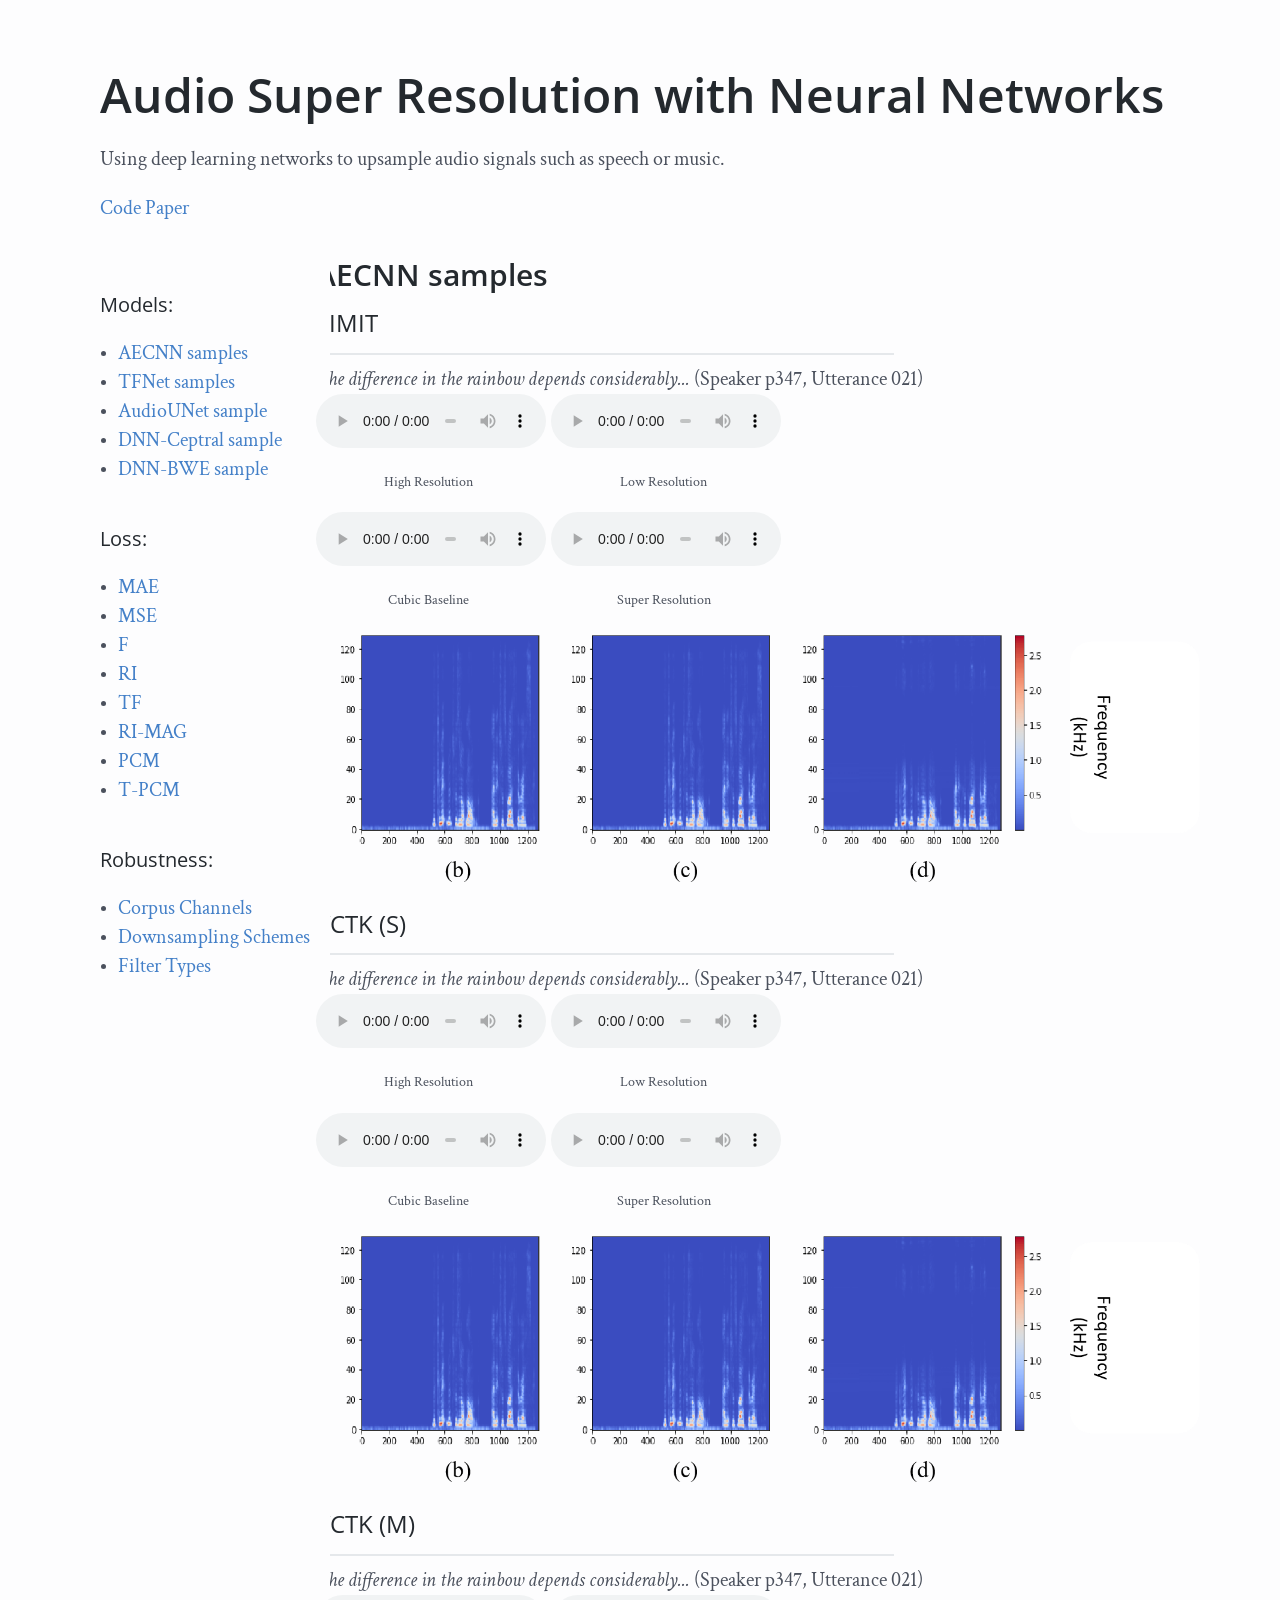
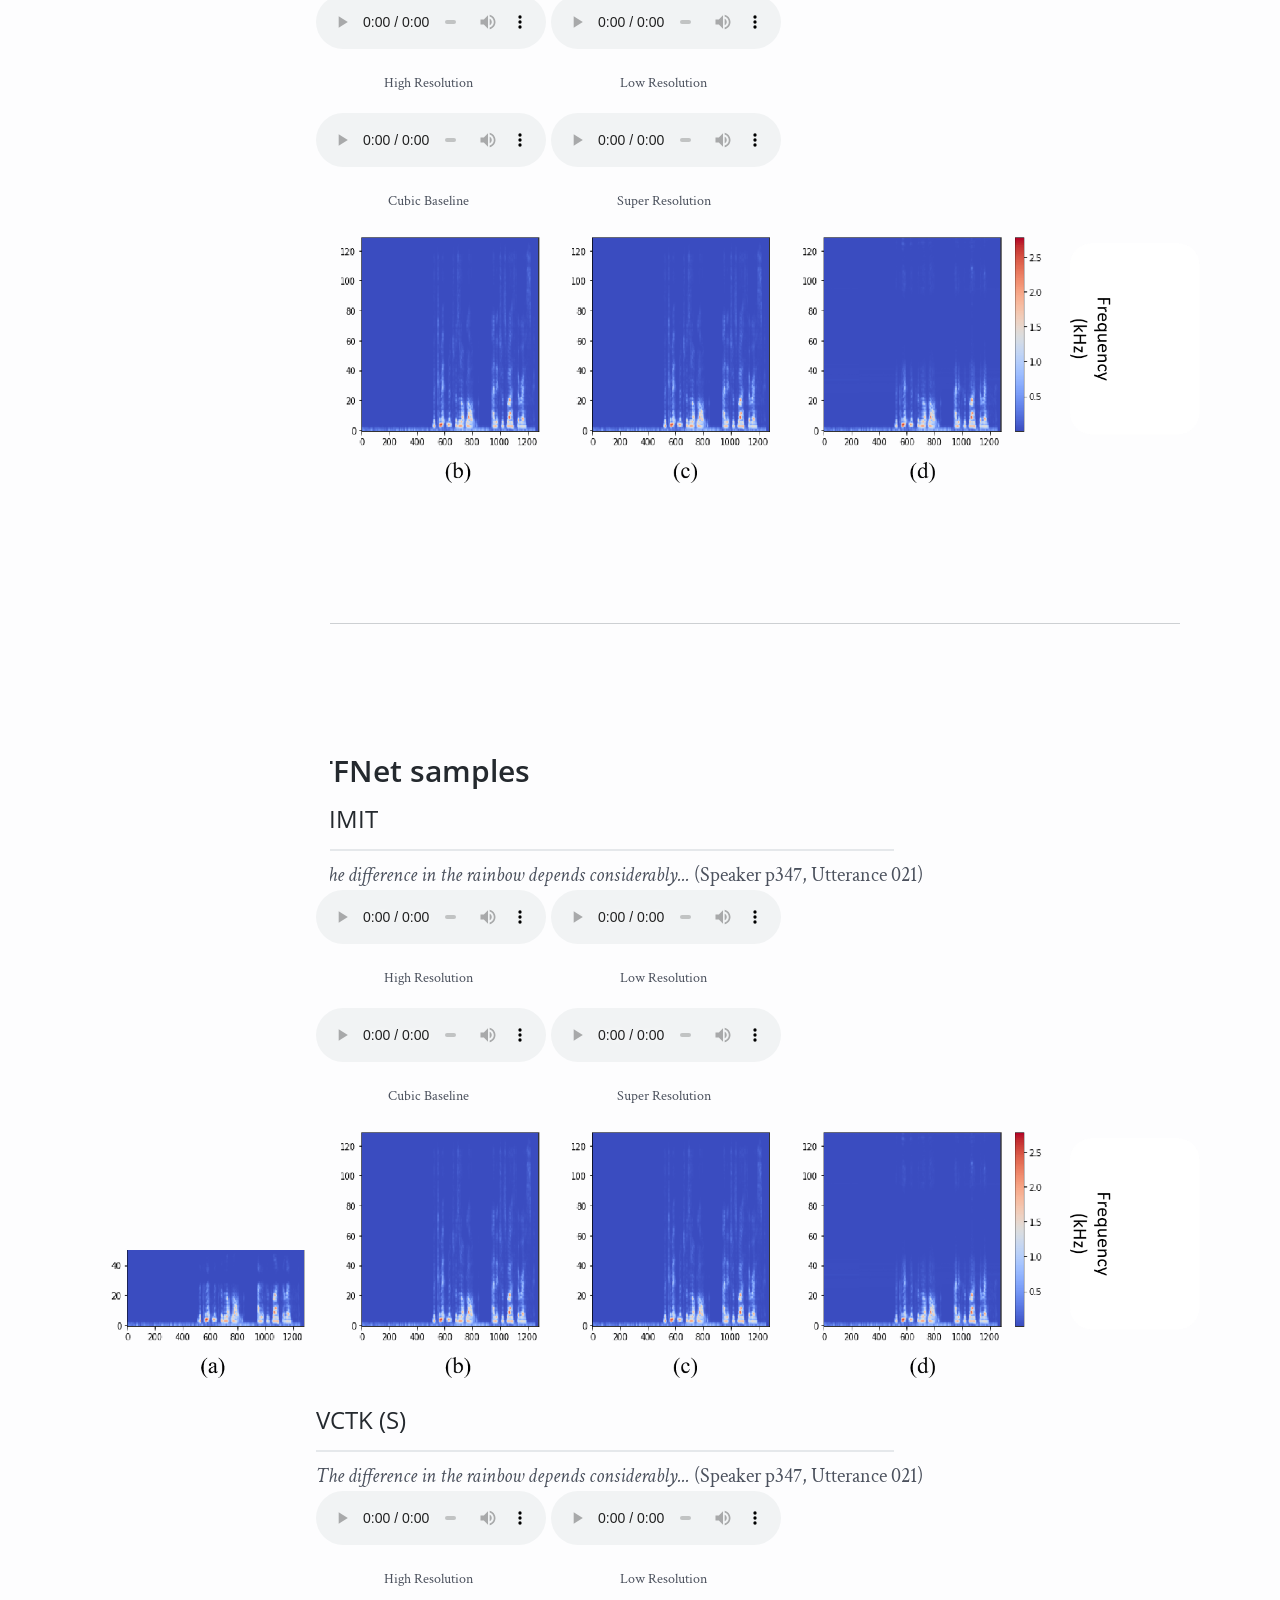
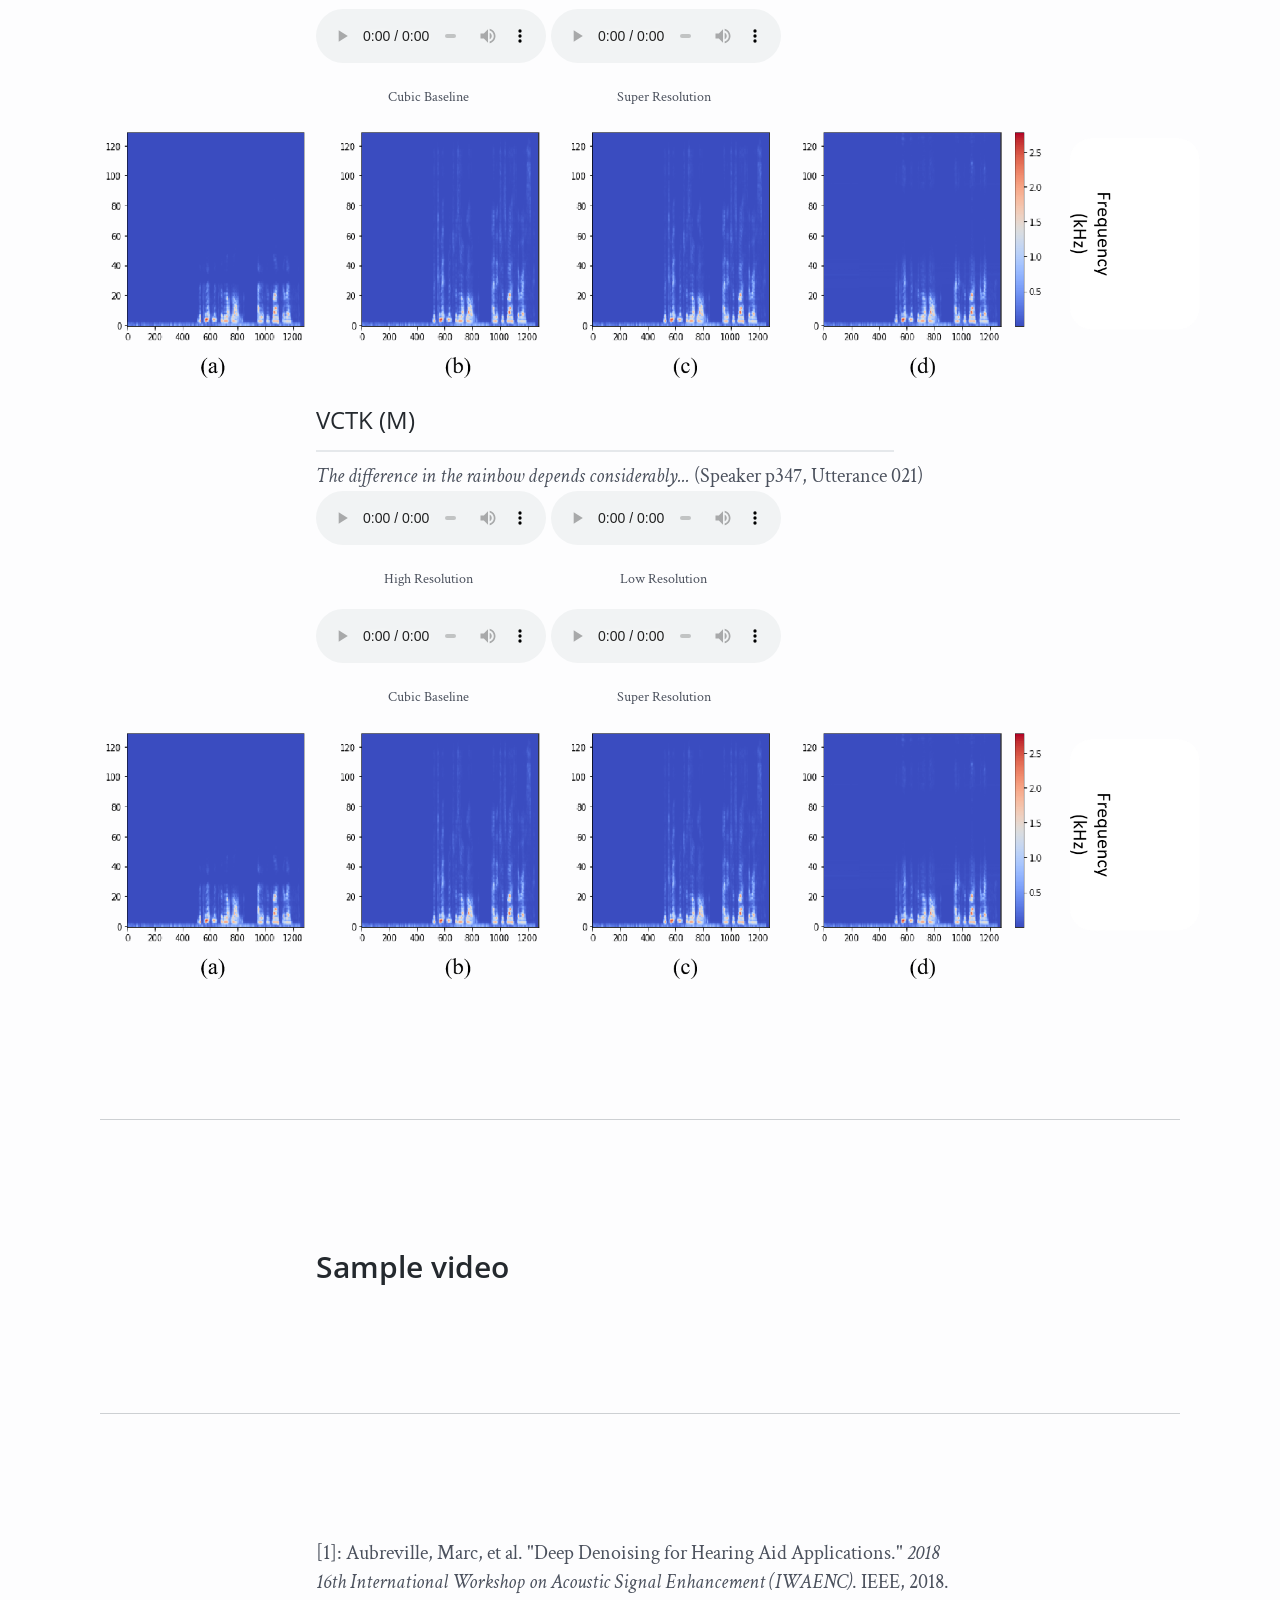
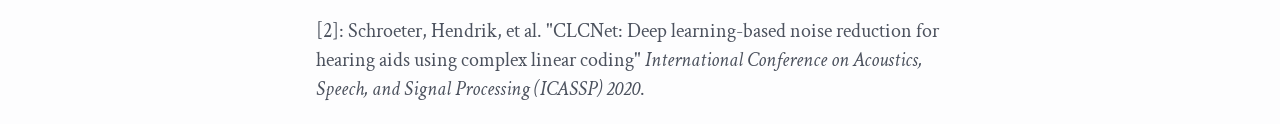
==== SR-display.github.io/index.html @ 7fb0a6fd "Add files via upload" ====
<!DOCTYPE html>
<html lang="en">

<head>
    <title>SR - Audio Samples</title>

    <link href="https://fonts.googleapis.com/css?family=Crimson+Text:400,400i" rel="stylesheet">
    <link href="https://fonts.googleapis.com/css?family=Open+Sans:400,600" rel="stylesheet">
    <link rel="stylesheet" type="text/css" href="index.css">

    <meta charset="utf-8">
    <meta name="viewport" content="width=device-width, initial-scale=1.0">
</head>


<nav>
    <h4>Models:</h4>
        <p>
        <ul class='toc'>
            <li><a href='#AECNN'>AECNN samples</a></li>
            <li><a href='#TFNet'>TFNet samples</a></li>
            <li><a href='#AudioUNet'>AudioUNet sample</a></li>
            <li><a href='#DNN-Ceptral'>DNN-Ceptral sample</a></li>
            <li><a href='#DNN-BWE'>DNN-BWE sample</a></li>
        </ul>
        </p>
    <h4>Loss:</h4>
        <p>
        <ul class='toc'>
            <li><a href='#MAE'>MAE</a></li>
            <li><a href='#MSE'>MSE</a></li>
            <li><a href='#F'>F</a></li>
            <li><a href='#RI'>RI</a></li>
            <li><a href='#TF'>TF</a></li>
            <li><a href='#RI-MAG'>RI-MAG</a></li>
            <li><a href='#PCM'>PCM</a></li>
            <li><a href='#T-PCM'>T-PCM</a></li>
        </ul>
        </p>
    <h4>Robustness:</h4>
        <p>
        <ul class='toc'>
            <li><a href='#Corpus Channels'>Corpus Channels</a></li>
            <li><a href='#Downsampling Schemes'>Downsampling Schemes</a></li>
            <li><a href='#Filter Types'>Filter Types</a></li>
        </ul>
        </p>
</nav>
<body>

    <div class="jumbotron">
        <h2>Audio Super Resolution with Neural Networks</h2>
        <!-- <p>Volodymyr Kuleshov, Zayd S. Enam, Stefano Ermon</p> -->
        <p class="abstract">Using deep learning networks to upsample audio signals such as speech or music.</p>
        <p><a class="btn btn-primary" href="https://github.com/kuleshov/audio-super-res">Code</a> <a class="btn btn-primary" href="https://arxiv.org/abs/1708.00853">Paper</a></p> 
    </div>

    <div id='AECNN' class='section'>
        <h2>AECNN samples</h2>
    </div>
    <div id='timit_aecnn' class='section'>
        <h3>TIMIT</h3>
      <div class="panel panel-default">
        <div class="panel-heading"><em>The difference in the rainbow depends considerably...</em> (Speaker p347, Utterance 021)</div>
        <div class="panel-body">
          <div class="audio">
            <audio controls="">
              <source src="https://raw.githubusercontent.com/kuleshov/audio-super-res/master/samples/msp/4/msp.1.4.hr.wav" type="audio/wav" />
              Your browser does not support the audio element.
            </audio>
            <p style="font-size:14px" align="center">High Resolution</p>
          </div>
          <div class="audio">
            <audio controls="">
              <source src="https://raw.githubusercontent.com/kuleshov/audio-super-res/master/samples/msp/4/msp.1.4.lr.wav" type="audio/wav" />
              Your browser does not support the audio element.
            </audio>
            <p style="font-size:14px" align="center">Low Resolution</p>
          </div>
          <div class="audio">
            <audio controls="">
              <source src="https://raw.githubusercontent.com/kuleshov/audio-super-res/master/samples/msp/4/msp.1.4.sp.wav" type="audio/wav" />
              Your browser does not support the audio element.
            </audio>
            <p style="font-size:14px" align="center">Cubic Baseline</p>
          </div>
          <div class="audio">
            <audio controls="">
              <source src="https://raw.githubusercontent.com/kuleshov/audio-super-res/master/samples/msp/4/msp.1.4.pr.wav" type="audio/wav" />
              Your browser does not support the audio element.
            </audio>
            <p style="font-size:14px" align="center">Super Resolution</p>
          </div>
        </div>
      </div>
    </div>	

    <div align="center">
    <img src="./docs/test.png" width=1100/>
    </div>

    <div id='vctk_s_aecnn' class='section'>
        <h3>VCTK (S)</h3>

      <div class="panel panel-default">
        <div class="panel-heading"><em>The difference in the rainbow depends considerably...</em> (Speaker p347, Utterance 021)</div>
        <div class="panel-body">
          <div class="audio">
            <audio controls="">
              <source src="https://raw.githubusercontent.com/kuleshov/audio-super-res/master/samples/msp/4/msp.1.4.hr.wav" type="audio/wav" />
              Your browser does not support the audio element.
            </audio>
            <p style="font-size:14px" align="center">High Resolution</p>
          </div>
          <div class="audio">
            <audio controls="">
              <source src="https://raw.githubusercontent.com/kuleshov/audio-super-res/master/samples/msp/4/msp.1.4.lr.wav" type="audio/wav" />
              Your browser does not support the audio element.
            </audio>
            <p style="font-size:14px" align="center">Low Resolution</p>
          </div>
          <div class="audio">
            <audio controls="">
              <source src="https://raw.githubusercontent.com/kuleshov/audio-super-res/master/samples/msp/4/msp.1.4.sp.wav" type="audio/wav" />
              Your browser does not support the audio element.
            </audio>
            <p style="font-size:14px" align="center">Cubic Baseline</p>
          </div>
          <div class="audio">
            <audio controls="">
              <source src="https://raw.githubusercontent.com/kuleshov/audio-super-res/master/samples/msp/4/msp.1.4.pr.wav" type="audio/wav" />
              Your browser does not support the audio element.
            </audio>
            <p style="font-size:14px" align="center">Super Resolution</p>
          </div>
        </div>
      </div>
    </div>	

    <div align="center">
    <img src="./docs/test.png" width=1100/>
    </div>

    <div id='vctk_m_aecnn' class='section'>
        <h3>VCTK (M)</h3>

      <div class="panel panel-default">
        <div class="panel-heading"><em>The difference in the rainbow depends considerably...</em> (Speaker p347, Utterance 021)</div>
        <div class="panel-body">
          <div class="audio">
            <audio controls="">
              <source src="https://raw.githubusercontent.com/kuleshov/audio-super-res/master/samples/msp/4/msp.1.4.hr.wav" type="audio/wav" />
              Your browser does not support the audio element.
            </audio>
            <p style="font-size:14px" align="center">High Resolution</p>
          </div>
          <div class="audio">
            <audio controls="">
              <source src="https://raw.githubusercontent.com/kuleshov/audio-super-res/master/samples/msp/4/msp.1.4.lr.wav" type="audio/wav" />
              Your browser does not support the audio element.
            </audio>
            <p style="font-size:14px" align="center">Low Resolution</p>
          </div>
          <div class="audio">
            <audio controls="">
              <source src="https://raw.githubusercontent.com/kuleshov/audio-super-res/master/samples/msp/4/msp.1.4.sp.wav" type="audio/wav" />
              Your browser does not support the audio element.
            </audio>
            <p style="font-size:14px" align="center">Cubic Baseline</p>
          </div>
          <div class="audio">
            <audio controls="">
              <source src="https://raw.githubusercontent.com/kuleshov/audio-super-res/master/samples/msp/4/msp.1.4.pr.wav" type="audio/wav" />
              Your browser does not support the audio element.
            </audio>
            <p style="font-size:14px" align="center">Super Resolution</p>
          </div>
        </div>
      </div>
    </div>	

    <div align="center">
    <img src="./docs/test.png" width=1100/>
    </div>


    <hr>
    <div id='TFNet' class='section'>
        <h2>TFNet samples</h2>
    </div>
    <div id='timit_tfnet' class='section'>
        <h3>TIMIT</h3>
      <div class="panel panel-default">
        <div class="panel-heading"><em>The difference in the rainbow depends considerably...</em> (Speaker p347, Utterance 021)</div>
        <div class="panel-body">
          <div class="audio">
            <audio controls="">
              <source src="https://raw.githubusercontent.com/kuleshov/audio-super-res/master/samples/msp/4/msp.1.4.hr.wav" type="audio/wav" />
              Your browser does not support the audio element.
            </audio>
            <p style="font-size:14px" align="center">High Resolution</p>
          </div>
          <div class="audio">
            <audio controls="">
              <source src="https://raw.githubusercontent.com/kuleshov/audio-super-res/master/samples/msp/4/msp.1.4.lr.wav" type="audio/wav" />
              Your browser does not support the audio element.
            </audio>
            <p style="font-size:14px" align="center">Low Resolution</p>
          </div>
          <div class="audio">
            <audio controls="">
              <source src="https://raw.githubusercontent.com/kuleshov/audio-super-res/master/samples/msp/4/msp.1.4.sp.wav" type="audio/wav" />
              Your browser does not support the audio element.
            </audio>
            <p style="font-size:14px" align="center">Cubic Baseline</p>
          </div>
          <div class="audio">
            <audio controls="">
              <source src="https://raw.githubusercontent.com/kuleshov/audio-super-res/master/samples/msp/4/msp.1.4.pr.wav" type="audio/wav" />
              Your browser does not support the audio element.
            </audio>
            <p style="font-size:14px" align="center">Super Resolution</p>
          </div>
        </div>
      </div>
    </div>	

    <div align="center">
    <img src="./docs/test.png" width=1100/>
    </div>

    <div id='vctk_s_tfnet' class='section'>
        <h3>VCTK (S)</h3>

      <div class="panel panel-default">
        <div class="panel-heading"><em>The difference in the rainbow depends considerably...</em> (Speaker p347, Utterance 021)</div>
        <div class="panel-body">
          <div class="audio">
            <audio controls="">
              <source src="https://raw.githubusercontent.com/kuleshov/audio-super-res/master/samples/msp/4/msp.1.4.hr.wav" type="audio/wav" />
              Your browser does not support the audio element.
            </audio>
            <p style="font-size:14px" align="center">High Resolution</p>
          </div>
          <div class="audio">
            <audio controls="">
              <source src="https://raw.githubusercontent.com/kuleshov/audio-super-res/master/samples/msp/4/msp.1.4.lr.wav" type="audio/wav" />
              Your browser does not support the audio element.
            </audio>
            <p style="font-size:14px" align="center">Low Resolution</p>
          </div>
          <div class="audio">
            <audio controls="">
              <source src="https://raw.githubusercontent.com/kuleshov/audio-super-res/master/samples/msp/4/msp.1.4.sp.wav" type="audio/wav" />
              Your browser does not support the audio element.
            </audio>
            <p style="font-size:14px" align="center">Cubic Baseline</p>
          </div>
          <div class="audio">
            <audio controls="">
              <source src="https://raw.githubusercontent.com/kuleshov/audio-super-res/master/samples/msp/4/msp.1.4.pr.wav" type="audio/wav" />
              Your browser does not support the audio element.
            </audio>
            <p style="font-size:14px" align="center">Super Resolution</p>
          </div>
        </div>
      </div>
    </div>	

    <div align="center">
    <img src="./docs/test.png" width=1100/>
    </div>

    <div id='vctk_m_tfnet' class='section'>
        <h3>VCTK (M)</h3>

      <div class="panel panel-default">
        <div class="panel-heading"><em>The difference in the rainbow depends considerably...</em> (Speaker p347, Utterance 021)</div>
        <div class="panel-body">
          <div class="audio">
            <audio controls="">
              <source src="https://raw.githubusercontent.com/kuleshov/audio-super-res/master/samples/msp/4/msp.1.4.hr.wav" type="audio/wav" />
              Your browser does not support the audio element.
            </audio>
            <p style="font-size:14px" align="center">High Resolution</p>
          </div>
          <div class="audio">
            <audio controls="">
              <source src="https://raw.githubusercontent.com/kuleshov/audio-super-res/master/samples/msp/4/msp.1.4.lr.wav" type="audio/wav" />
              Your browser does not support the audio element.
            </audio>
            <p style="font-size:14px" align="center">Low Resolution</p>
          </div>
          <div class="audio">
            <audio controls="">
              <source src="https://raw.githubusercontent.com/kuleshov/audio-super-res/master/samples/msp/4/msp.1.4.sp.wav" type="audio/wav" />
              Your browser does not support the audio element.
            </audio>
            <p style="font-size:14px" align="center">Cubic Baseline</p>
          </div>
          <div class="audio">
            <audio controls="">
              <source src="https://raw.githubusercontent.com/kuleshov/audio-super-res/master/samples/msp/4/msp.1.4.pr.wav" type="audio/wav" />
              Your browser does not support the audio element.
            </audio>
            <p style="font-size:14px" align="center">Super Resolution</p>
          </div>
        </div>
      </div>
    </div>	

    <div align="center">
    <img src="./docs/test.png" width=1100/>
    </div>

    <hr>

    <div id='Video' class='section'>
        <h2>Sample video</h2>
    </div>


    <hr>
    <div id='refs' class='section'>
    <p>[1]: Aubreville, Marc, et al. "Deep Denoising for Hearing Aid Applications." <i>2018 16th International Workshop on Acoustic Signal Enhancement (IWAENC)</i>. IEEE, 2018.</p>
    <p>[2]: Schroeter, Hendrik, et al. "CLCNet: Deep learning-based noise reduction for hearing aids using complex linear coding" <i>International Conference on Acoustics, Speech, and Signal Processing (ICASSP) 2020</i>.</p>
    </div>

</body>
</html>
---- SR-display.github.io/index.css ----
* {
    margin: 0;
    padding: 0;
    border: None;
    box-sizing: border-box;
    font-family: "Crimson Text", serif;
    font-weight: 400;
    font-size: 20px;
    line-height: 145%;
    color: rgb(75, 81, 93);
}

body {
    background-color: rgb(253, 253, 254);
    margin: 60px 100px 0px 100px;
    min-width: 300px;
}

nav{
    position:  fixed;
    left:  100px;
    top:  250px;
    width:  230px;
    height:  2600px;
    background-color:   rgb(253, 253, 254);
}
.menus{
    margin:  0px 0;
    color: rgb(253, 253, 254);
}

h1, h2, h3, h4 {
    font-family: "Open Sans", sans-serif;
    color: rgb(36, 41, 46);
}

h1 {
    text-align:  center;
    font-size: 40px;
    font-weight: 600;
    margin-bottom: 40px;
}

h2 {
    font-size: 30px;
    font-weight: 600;
    margin: 30px 0px 0px 0px;
}

h3 {
    font-size: 24px;
    font-weight: 400;
    margin: 10px 70px 10px 0px;
    padding-bottom: 12px;
    border-bottom: 2px solid rgb(229,232,235);
}

h4 {
    font-size: 20px;
    font-weight: 400;
    margin: 40px 0px 10px 0px;
}

ul {
    display: table;
    padding-left: 8%;
    margin: 0px 0px;
}

li {
    font-size: 20px;
    margin-top: 10px;
}

li:first-of-type {
    margin-top: 0px;
}

li {
  font-size: 16px;
}

.jumbotron h2 {
  font-size: 48px;
}


a {
    color: rgb(68, 128, 200)
}

a:link {
    text-decoration: none;
}

a:visited {
    text-decoration: none;
}

audio {
  width: 230px;
}
.audio {
  width: 230px;
  float: left;
  margin-right: 5px;
}

audio:focus {
    outline: none;
}

select {
    margin: auto;
    margin-bottom: 20px;
    display: block;
    font-size: 20px;
    width: 170px;
}

hr {
    margin: 125px 0px;
    border-bottom: 1px solid rgb(205, 208, 211);
}

p {
    margin: 15px 0px 20px 0px;
    padding-right: 5px;
}

.section {
    margin-bottom: 100px;
    width: 60%;
    margin: auto;
    max-width: 1200px;
}

.toc > li {
    margin-top: 0px;
}

.text {
    font-size: 16px;
    text-align: center;
    font-style: italic;
    line-height: 120%;
}

.text2 {
    position: absolute;
    bottom: 60px;
}


.labeled-audio {
    text-align: center;
    display: inline;
    max-width: 375px;
    min-width: 305px;
    flex: 1 1 305px;
    margin: 15px 10px;
    position: relative;
}

.labeled-audio2 {
    min-height: 135px;
}

.labeled-audio2 > audio {
    position: absolute;
    left: 0px;
    bottom: 0px;
}

.labeled-audio > p {
    margin: 10px 0px 2px;
}

.playlist {
    display: flex;
    width: 100%;
    justify-content: space-around;
    flex-wrap: wrap;
    margin: 10px 40px 0px 0px;
}

.playlist-title {
    display: block;
    margin: 10px 20%;
    margin-top: 30px;
}
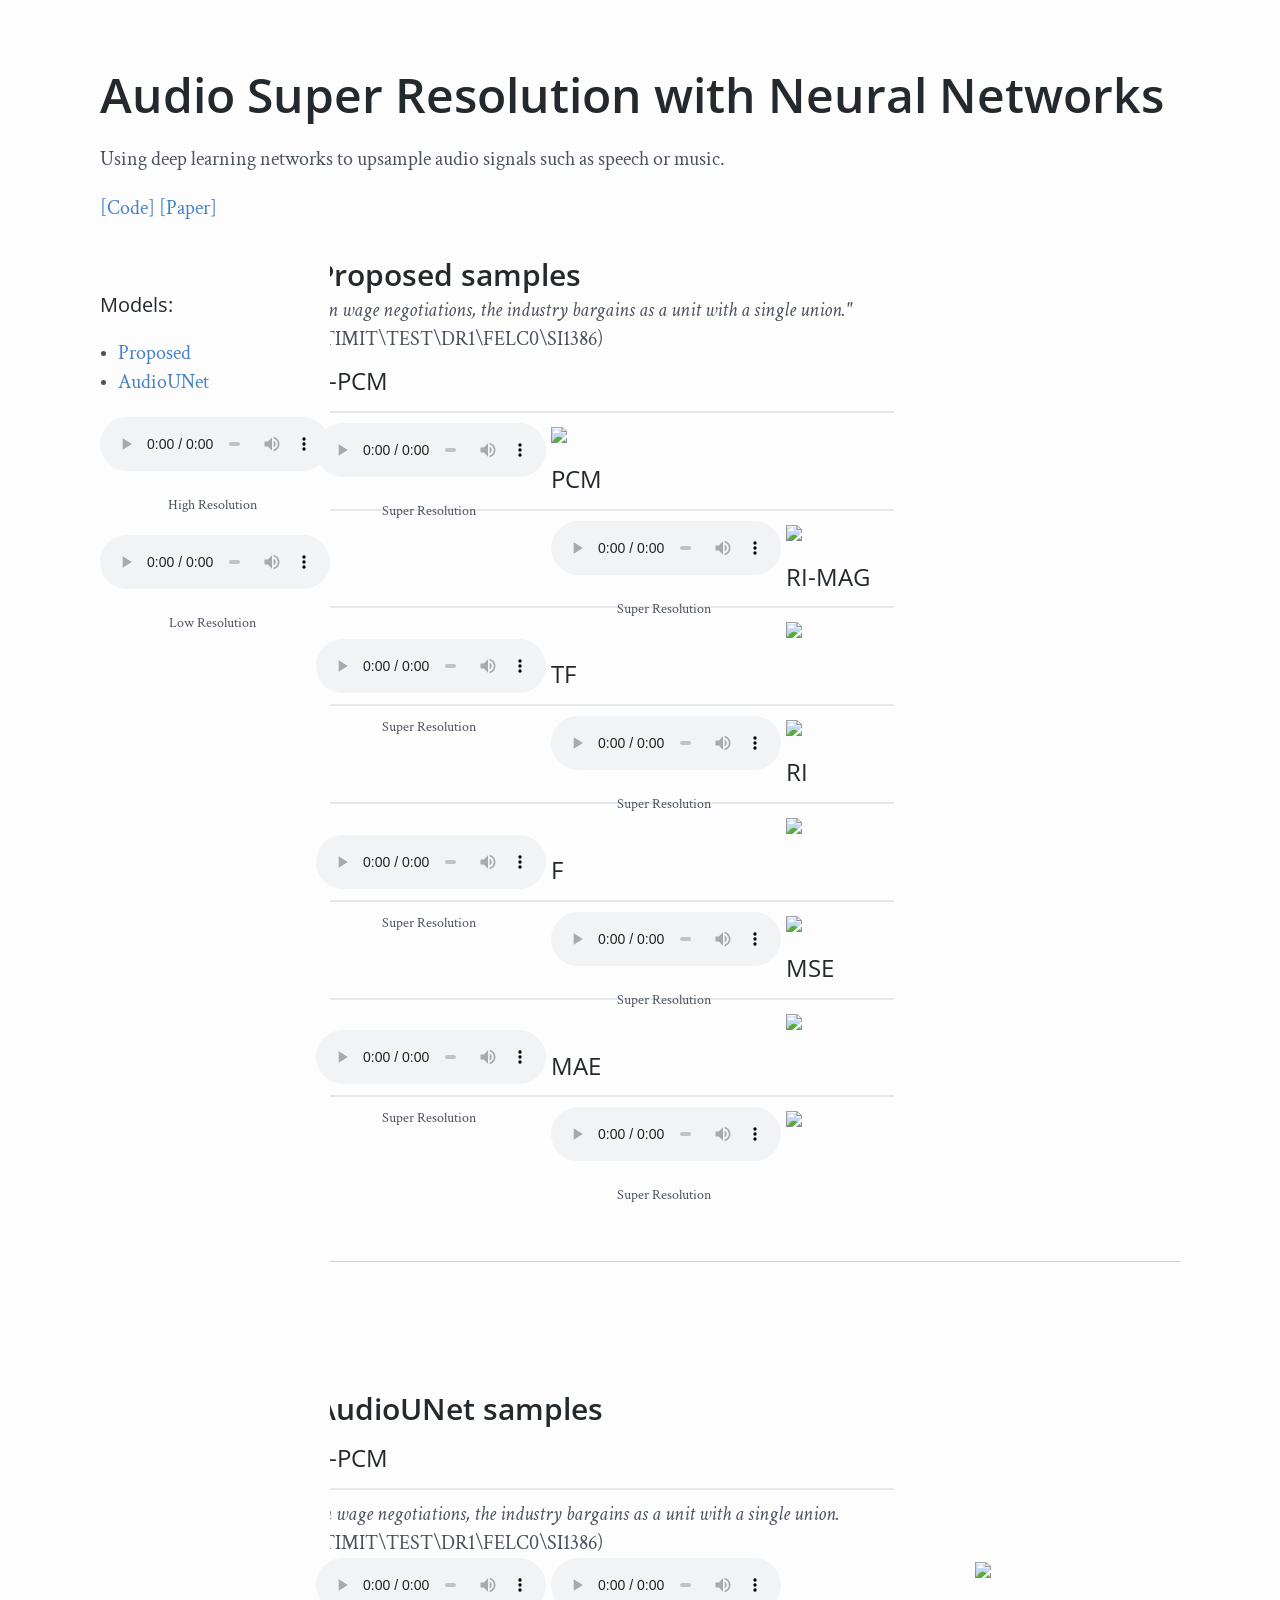
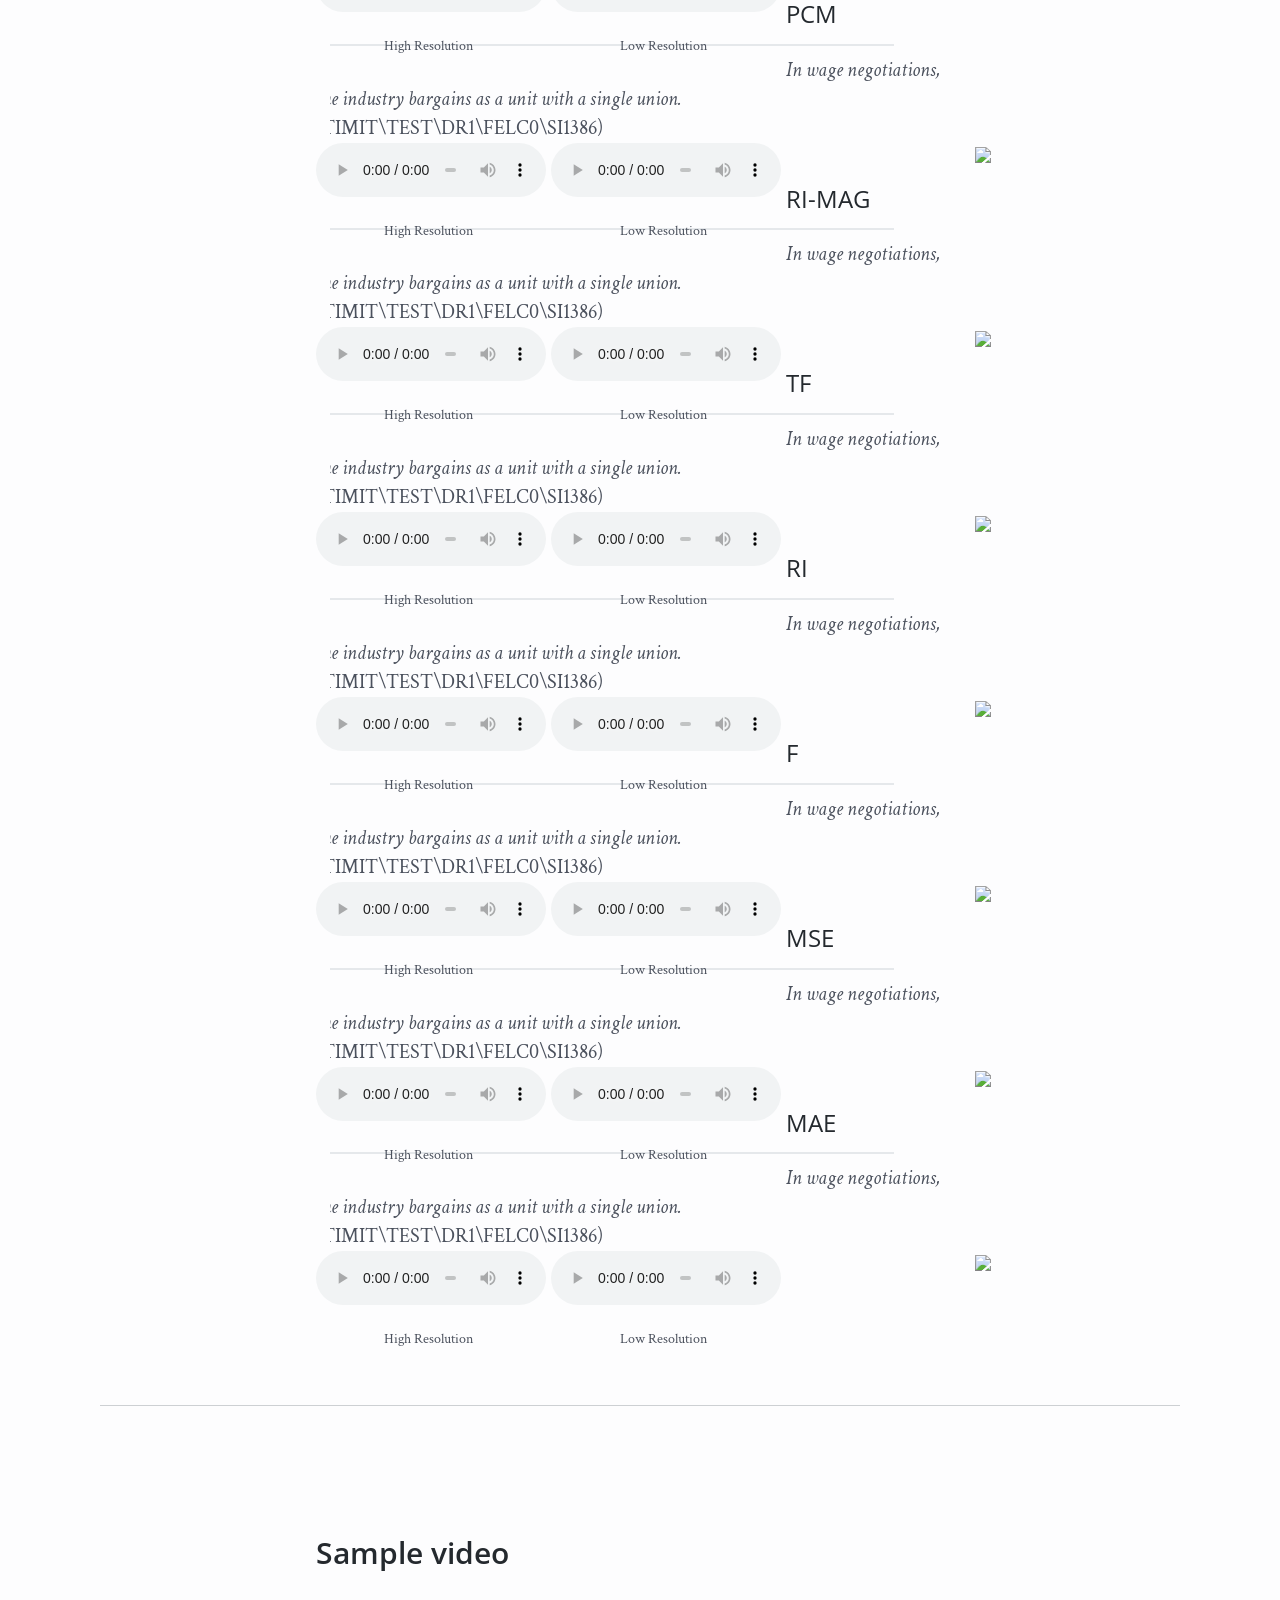
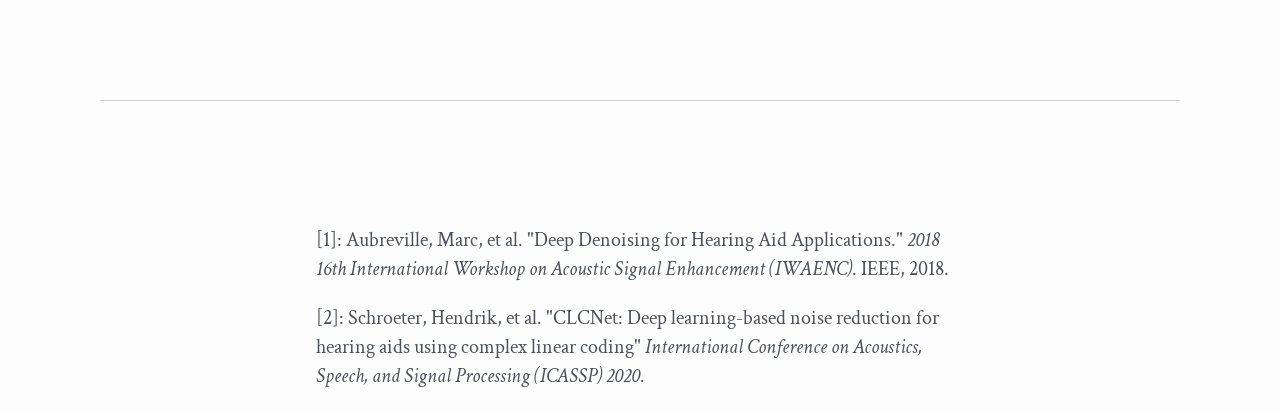
==== commit a610e836: "Add files via upload" ====
--- a/SR-display.github.io/index.html
+++ b/SR-display.github.io/index.html
@@ -17,34 +17,28 @@
     <h4>Models:</h4>
         <p>
         <ul class='toc'>
-            <li><a href='#AECNN'>AECNN samples</a></li>
-            <li><a href='#TFNet'>TFNet samples</a></li>
-            <li><a href='#AudioUNet'>AudioUNet sample</a></li>
-            <li><a href='#DNN-Ceptral'>DNN-Ceptral sample</a></li>
-            <li><a href='#DNN-BWE'>DNN-BWE sample</a></li>
+            <li><a href='#Proposed'>Proposed</a></li>
+            <li><a href='#AudioUNet'>AudioUNet</a></li>
         </ul>
         </p>
-    <h4>Loss:</h4>
-        <p>
-        <ul class='toc'>
-            <li><a href='#MAE'>MAE</a></li>
-            <li><a href='#MSE'>MSE</a></li>
-            <li><a href='#F'>F</a></li>
-            <li><a href='#RI'>RI</a></li>
-            <li><a href='#TF'>TF</a></li>
-            <li><a href='#RI-MAG'>RI-MAG</a></li>
-            <li><a href='#PCM'>PCM</a></li>
-            <li><a href='#T-PCM'>T-PCM</a></li>
-        </ul>
-        </p>
-    <h4>Robustness:</h4>
-        <p>
-        <ul class='toc'>
-            <li><a href='#Corpus Channels'>Corpus Channels</a></li>
-            <li><a href='#Downsampling Schemes'>Downsampling Schemes</a></li>
-            <li><a href='#Filter Types'>Filter Types</a></li>
-        </ul>
-        </p>
+   <div class="panel-body">
+          <div class="audio">
+            <audio controls="">
+              <source src="https://raw.githubusercontent.com/tan90xx/audio-super-resolution-tf/main/data/SI1386.WAV.wav" type="audio/wav" />
+              Your browser does not support the audio element.
+            </audio>
+            <p style="font-size:14px" align="center">High Resolution</p>
+          </div>
+    </div>
+   <div class="panel-body">
+          <div class="audio">
+            <audio controls="">
+              <source src="https://raw.githubusercontent.com/tan90xx/audio-super-resolution-tf/main/data/SI1386.WAV.wav.lr.wav" type="audio/wav" />
+              Your browser does not support the audio element.
+            </audio>
+            <p style="font-size:14px" align="center">Low Resolution</p>
+          </div>
+    </div>
 </nav>
 <body>
 
@@ -52,266 +46,373 @@
         <h2>Audio Super Resolution with Neural Networks</h2>
         <!-- <p>Volodymyr Kuleshov, Zayd S. Enam, Stefano Ermon</p> -->
         <p class="abstract">Using deep learning networks to upsample audio signals such as speech or music.</p>
-        <p><a class="btn btn-primary" href="https://github.com/kuleshov/audio-super-res">Code</a> <a class="btn btn-primary" href="https://arxiv.org/abs/1708.00853">Paper</a></p> 
-    </div>
-
-    <div id='AECNN' class='section'>
-        <h2>AECNN samples</h2>
-    </div>
-    <div id='timit_aecnn' class='section'>
-        <h3>TIMIT</h3>
-      <div class="panel panel-default">
-        <div class="panel-heading"><em>The difference in the rainbow depends considerably...</em> (Speaker p347, Utterance 021)</div>
-        <div class="panel-body">
-          <div class="audio">
-            <audio controls="">
-              <source src="https://raw.githubusercontent.com/kuleshov/audio-super-res/master/samples/msp/4/msp.1.4.hr.wav" type="audio/wav" />
-              Your browser does not support the audio element.
-            </audio>
-            <p style="font-size:14px" align="center">High Resolution</p>
-          </div>
-          <div class="audio">
-            <audio controls="">
-              <source src="https://raw.githubusercontent.com/kuleshov/audio-super-res/master/samples/msp/4/msp.1.4.lr.wav" type="audio/wav" />
-              Your browser does not support the audio element.
-            </audio>
-            <p style="font-size:14px" align="center">Low Resolution</p>
-          </div>
-          <div class="audio">
-            <audio controls="">
-              <source src="https://raw.githubusercontent.com/kuleshov/audio-super-res/master/samples/msp/4/msp.1.4.sp.wav" type="audio/wav" />
-              Your browser does not support the audio element.
-            </audio>
-            <p style="font-size:14px" align="center">Cubic Baseline</p>
-          </div>
-          <div class="audio">
-            <audio controls="">
-              <source src="https://raw.githubusercontent.com/kuleshov/audio-super-res/master/samples/msp/4/msp.1.4.pr.wav" type="audio/wav" />
-              Your browser does not support the audio element.
-            </audio>
-            <p style="font-size:14px" align="center">Super Resolution</p>
-          </div>
-        </div>
-      </div>
-    </div>	
-
-    <div align="center">
-    <img src="./docs/test.png" width=1100/>
-    </div>
-
-    <div id='vctk_s_aecnn' class='section'>
-        <h3>VCTK (S)</h3>
-
-      <div class="panel panel-default">
-        <div class="panel-heading"><em>The difference in the rainbow depends considerably...</em> (Speaker p347, Utterance 021)</div>
-        <div class="panel-body">
-          <div class="audio">
-            <audio controls="">
-              <source src="https://raw.githubusercontent.com/kuleshov/audio-super-res/master/samples/msp/4/msp.1.4.hr.wav" type="audio/wav" />
-              Your browser does not support the audio element.
-            </audio>
-            <p style="font-size:14px" align="center">High Resolution</p>
-          </div>
-          <div class="audio">
-            <audio controls="">
-              <source src="https://raw.githubusercontent.com/kuleshov/audio-super-res/master/samples/msp/4/msp.1.4.lr.wav" type="audio/wav" />
-              Your browser does not support the audio element.
-            </audio>
-            <p style="font-size:14px" align="center">Low Resolution</p>
-          </div>
-          <div class="audio">
-            <audio controls="">
-              <source src="https://raw.githubusercontent.com/kuleshov/audio-super-res/master/samples/msp/4/msp.1.4.sp.wav" type="audio/wav" />
-              Your browser does not support the audio element.
-            </audio>
-            <p style="font-size:14px" align="center">Cubic Baseline</p>
-          </div>
-          <div class="audio">
-            <audio controls="">
-              <source src="https://raw.githubusercontent.com/kuleshov/audio-super-res/master/samples/msp/4/msp.1.4.pr.wav" type="audio/wav" />
-              Your browser does not support the audio element.
-            </audio>
-            <p style="font-size:14px" align="center">Super Resolution</p>
-          </div>
-        </div>
-      </div>
-    </div>	
-
-    <div align="center">
-    <img src="./docs/test.png" width=1100/>
-    </div>
-
-    <div id='vctk_m_aecnn' class='section'>
-        <h3>VCTK (M)</h3>
-
-      <div class="panel panel-default">
-        <div class="panel-heading"><em>The difference in the rainbow depends considerably...</em> (Speaker p347, Utterance 021)</div>
-        <div class="panel-body">
-          <div class="audio">
-            <audio controls="">
-              <source src="https://raw.githubusercontent.com/kuleshov/audio-super-res/master/samples/msp/4/msp.1.4.hr.wav" type="audio/wav" />
-              Your browser does not support the audio element.
-            </audio>
-            <p style="font-size:14px" align="center">High Resolution</p>
-          </div>
-          <div class="audio">
-            <audio controls="">
-              <source src="https://raw.githubusercontent.com/kuleshov/audio-super-res/master/samples/msp/4/msp.1.4.lr.wav" type="audio/wav" />
-              Your browser does not support the audio element.
-            </audio>
-            <p style="font-size:14px" align="center">Low Resolution</p>
-          </div>
-          <div class="audio">
-            <audio controls="">
-              <source src="https://raw.githubusercontent.com/kuleshov/audio-super-res/master/samples/msp/4/msp.1.4.sp.wav" type="audio/wav" />
-              Your browser does not support the audio element.
-            </audio>
-            <p style="font-size:14px" align="center">Cubic Baseline</p>
-          </div>
-          <div class="audio">
-            <audio controls="">
-              <source src="https://raw.githubusercontent.com/kuleshov/audio-super-res/master/samples/msp/4/msp.1.4.pr.wav" type="audio/wav" />
-              Your browser does not support the audio element.
-            </audio>
-            <p style="font-size:14px" align="center">Super Resolution</p>
-          </div>
-        </div>
-      </div>
-    </div>	
-
-    <div align="center">
-    <img src="./docs/test.png" width=1100/>
-    </div>
-
+        <p><a class="btn btn-primary" href="https://github.com/tan90xx/audio-super-resolution-tf">[Code]</a> <a class="btn btn-primary" href="https://ieeexplore.ieee.org/document/9335252">[Paper]</a></p> 
+    </div>
+
+    <div id='Proposed' class='section'>
+        <h2>Proposed samples</h2>
+       <div class="panel-heading"><em>"In wage negotiations, the industry bargains as a unit with a single union."</em> (TIMIT\TEST\DR1\FELC0\SI1386)</div>
+    </div>
+
+    <div id='T-PCM' class='section'>
+        <h3>T-PCM</h3>
+      <div class="panel panel-default">
+        <div class="panel-body">
+          <div class="audio">
+            <audio controls="">
+              <source src="https://raw.githubusercontent.com/tan90xx/audio-super-resolution-tf/main/test_on_timit0.01/proposed/T-PCM/SI1386.WAV.wav.pr.wav" type="audio/wav" />
+              Your browser does not support the audio element.
+            </audio>
+            <p style="font-size:14px" align="center">Super Resolution</p>
+          </div>
+        </div>
+      </div>
+    </div>	
+    <div align="left">
+    <img src="https://raw.githubusercontent.com/tan90xx/audio-super-resolution-tf/main/test_on_timit0.01/proposed/T-PCM/下载.png" width=1000/>
+    </div>
+
+    <div id='PCM' class='section'>
+        <h3>PCM</h3>
+      <div class="panel panel-default">
+        <div class="panel-body">
+          <div class="audio">
+            <audio controls="">
+              <source src="https://raw.githubusercontent.com/tan90xx/audio-super-resolution-tf/main/test_on_timit0.01/proposed/PCM/SI1386.WAV.wav.pr.wav" type="audio/wav" />
+              Your browser does not support the audio element.
+            </audio>
+            <p style="font-size:14px" align="center">Super Resolution</p>
+          </div>
+        </div>
+      </div>
+    </div>	
+    <div align="left">
+    <img src="https://raw.githubusercontent.com/tan90xx/audio-super-resolution-tf/main/test_on_timit0.01/proposed/PCM/下载.png" width=1000/>
+    </div>
+
+    <div id='RI-MAG' class='section'>
+        <h3>RI-MAG</h3>
+      <div class="panel panel-default">
+        <div class="panel-body">
+          <div class="audio">
+            <audio controls="">
+              <source src="https://raw.githubusercontent.com/tan90xx/audio-super-resolution-tf/main/test_on_timit0.01/proposed/RI-MAG/SI1386.WAV.wav.pr.wav" type="audio/wav" />
+              Your browser does not support the audio element.
+            </audio>
+            <p style="font-size:14px" align="center">Super Resolution</p>
+          </div>
+        </div>
+      </div>
+    </div>	
+    <div align="left">
+    <img src="https://raw.githubusercontent.com/tan90xx/audio-super-resolution-tf/main/test_on_timit0.01/proposed/RI-MAG/下载.png" width=1000/>
+    </div>
+
+    <div id='TF' class='section'>
+        <h3>TF</h3>
+      <div class="panel panel-default">
+        <div class="panel-body">
+          <div class="audio">
+            <audio controls="">
+              <source src="https://raw.githubusercontent.com/tan90xx/audio-super-resolution-tf/main/test_on_timit0.01/proposed/TF/SI1386.WAV.wav.pr.wav" type="audio/wav" />
+              Your browser does not support the audio element.
+            </audio>
+            <p style="font-size:14px" align="center">Super Resolution</p>
+          </div>
+        </div>
+      </div>
+    </div>	
+    <div align="left">
+    <img src="https://raw.githubusercontent.com/tan90xx/audio-super-resolution-tf/main/test_on_timit0.01/proposed/TF/下载.png" width=1000/>
+    </div>
+
+
+    <div id='RI' class='section'>
+        <h3>RI</h3>
+      <div class="panel panel-default">
+        <div class="panel-body">
+          <div class="audio">
+            <audio controls="">
+              <source src="https://raw.githubusercontent.com/tan90xx/audio-super-resolution-tf/main/test_on_timit0.01/proposed/RI/SI1386.WAV.wav.pr.wav" type="audio/wav" />
+              Your browser does not support the audio element.
+            </audio>
+            <p style="font-size:14px" align="center">Super Resolution</p>
+          </div>
+        </div>
+      </div>
+    </div>	
+    <div align="left">
+    <img src="https://raw.githubusercontent.com/tan90xx/audio-super-resolution-tf/main/test_on_timit0.01/proposed/RI/下载.png" width=1000/>
+    </div>
+
+    <div id='F' class='section'>
+        <h3>F</h3>
+      <div class="panel panel-default">
+        <div class="panel-body">
+          <div class="audio">
+            <audio controls="">
+              <source src="https://raw.githubusercontent.com/tan90xx/audio-super-resolution-tf/main/test_on_timit0.01/proposed/F/SI1386.WAV.wav.pr.wav" type="audio/wav" />
+              Your browser does not support the audio element.
+            </audio>
+            <p style="font-size:14px" align="center">Super Resolution</p>
+          </div>
+        </div>
+      </div>
+    </div>	
+    <div align="left">
+    <img src="https://raw.githubusercontent.com/tan90xx/audio-super-resolution-tf/main/test_on_timit0.01/proposed/F/下载.png" width=1000/>
+    </div>
+
+
+    <div id='MSE' class='section'>
+        <h3>MSE</h3>
+      <div class="panel panel-default">
+        <div class="panel-body">
+          <div class="audio">
+            <audio controls="">
+              <source src="https://raw.githubusercontent.com/tan90xx/audio-super-resolution-tf/main/test_on_timit0.01/proposed/MSE/SI1386.WAV.wav.pr.wav" type="audio/wav" />
+              Your browser does not support the audio element.
+            </audio>
+            <p style="font-size:14px" align="center">Super Resolution</p>
+          </div>
+        </div>
+      </div>
+    </div>	
+    <div align="left">
+    <img src="https://raw.githubusercontent.com/tan90xx/audio-super-resolution-tf/main/test_on_timit0.01/proposed/MSE/下载.png" width=1000/>
+    </div>
+
+    <div id='MAE' class='section'>
+        <h3>MAE</h3>
+      <div class="panel panel-default">
+        <div class="panel-body">
+          <div class="audio">
+            <audio controls="">
+              <source src="https://raw.githubusercontent.com/tan90xx/audio-super-resolution-tf/main/test_on_timit0.01/proposed/MAE/SI1386.WAV.wav.pr.wav" type="audio/wav" />
+              Your browser does not support the audio element.
+            </audio>
+            <p style="font-size:14px" align="center">Super Resolution</p>
+          </div>
+        </div>
+      </div>
+    </div>	
+    <div align="left">
+    <img src="https://raw.githubusercontent.com/tan90xx/audio-super-resolution-tf/main/test_on_timit0.01/proposed/MAE/下载.png" width=1000/>
+    </div>
 
     <hr>
-    <div id='TFNet' class='section'>
-        <h2>TFNet samples</h2>
-    </div>
-    <div id='timit_tfnet' class='section'>
-        <h3>TIMIT</h3>
-      <div class="panel panel-default">
-        <div class="panel-heading"><em>The difference in the rainbow depends considerably...</em> (Speaker p347, Utterance 021)</div>
-        <div class="panel-body">
-          <div class="audio">
-            <audio controls="">
-              <source src="https://raw.githubusercontent.com/kuleshov/audio-super-res/master/samples/msp/4/msp.1.4.hr.wav" type="audio/wav" />
-              Your browser does not support the audio element.
-            </audio>
-            <p style="font-size:14px" align="center">High Resolution</p>
-          </div>
-          <div class="audio">
-            <audio controls="">
-              <source src="https://raw.githubusercontent.com/kuleshov/audio-super-res/master/samples/msp/4/msp.1.4.lr.wav" type="audio/wav" />
-              Your browser does not support the audio element.
-            </audio>
-            <p style="font-size:14px" align="center">Low Resolution</p>
-          </div>
-          <div class="audio">
-            <audio controls="">
-              <source src="https://raw.githubusercontent.com/kuleshov/audio-super-res/master/samples/msp/4/msp.1.4.sp.wav" type="audio/wav" />
-              Your browser does not support the audio element.
-            </audio>
-            <p style="font-size:14px" align="center">Cubic Baseline</p>
-          </div>
-          <div class="audio">
-            <audio controls="">
-              <source src="https://raw.githubusercontent.com/kuleshov/audio-super-res/master/samples/msp/4/msp.1.4.pr.wav" type="audio/wav" />
-              Your browser does not support the audio element.
-            </audio>
-            <p style="font-size:14px" align="center">Super Resolution</p>
-          </div>
-        </div>
-      </div>
-    </div>	
-
-    <div align="center">
-    <img src="./docs/test.png" width=1100/>
-    </div>
-
-    <div id='vctk_s_tfnet' class='section'>
-        <h3>VCTK (S)</h3>
-
-      <div class="panel panel-default">
-        <div class="panel-heading"><em>The difference in the rainbow depends considerably...</em> (Speaker p347, Utterance 021)</div>
-        <div class="panel-body">
-          <div class="audio">
-            <audio controls="">
-              <source src="https://raw.githubusercontent.com/kuleshov/audio-super-res/master/samples/msp/4/msp.1.4.hr.wav" type="audio/wav" />
-              Your browser does not support the audio element.
-            </audio>
-            <p style="font-size:14px" align="center">High Resolution</p>
-          </div>
-          <div class="audio">
-            <audio controls="">
-              <source src="https://raw.githubusercontent.com/kuleshov/audio-super-res/master/samples/msp/4/msp.1.4.lr.wav" type="audio/wav" />
-              Your browser does not support the audio element.
-            </audio>
-            <p style="font-size:14px" align="center">Low Resolution</p>
-          </div>
-          <div class="audio">
-            <audio controls="">
-              <source src="https://raw.githubusercontent.com/kuleshov/audio-super-res/master/samples/msp/4/msp.1.4.sp.wav" type="audio/wav" />
-              Your browser does not support the audio element.
-            </audio>
-            <p style="font-size:14px" align="center">Cubic Baseline</p>
-          </div>
-          <div class="audio">
-            <audio controls="">
-              <source src="https://raw.githubusercontent.com/kuleshov/audio-super-res/master/samples/msp/4/msp.1.4.pr.wav" type="audio/wav" />
-              Your browser does not support the audio element.
-            </audio>
-            <p style="font-size:14px" align="center">Super Resolution</p>
-          </div>
-        </div>
-      </div>
-    </div>	
-
-    <div align="center">
-    <img src="./docs/test.png" width=1100/>
-    </div>
-
-    <div id='vctk_m_tfnet' class='section'>
-        <h3>VCTK (M)</h3>
-
-      <div class="panel panel-default">
-        <div class="panel-heading"><em>The difference in the rainbow depends considerably...</em> (Speaker p347, Utterance 021)</div>
-        <div class="panel-body">
-          <div class="audio">
-            <audio controls="">
-              <source src="https://raw.githubusercontent.com/kuleshov/audio-super-res/master/samples/msp/4/msp.1.4.hr.wav" type="audio/wav" />
-              Your browser does not support the audio element.
-            </audio>
-            <p style="font-size:14px" align="center">High Resolution</p>
-          </div>
-          <div class="audio">
-            <audio controls="">
-              <source src="https://raw.githubusercontent.com/kuleshov/audio-super-res/master/samples/msp/4/msp.1.4.lr.wav" type="audio/wav" />
-              Your browser does not support the audio element.
-            </audio>
-            <p style="font-size:14px" align="center">Low Resolution</p>
-          </div>
-          <div class="audio">
-            <audio controls="">
-              <source src="https://raw.githubusercontent.com/kuleshov/audio-super-res/master/samples/msp/4/msp.1.4.sp.wav" type="audio/wav" />
-              Your browser does not support the audio element.
-            </audio>
-            <p style="font-size:14px" align="center">Cubic Baseline</p>
-          </div>
-          <div class="audio">
-            <audio controls="">
-              <source src="https://raw.githubusercontent.com/kuleshov/audio-super-res/master/samples/msp/4/msp.1.4.pr.wav" type="audio/wav" />
-              Your browser does not support the audio element.
-            </audio>
-            <p style="font-size:14px" align="center">Super Resolution</p>
-          </div>
-        </div>
-      </div>
-    </div>	
-
-    <div align="center">
-    <img src="./docs/test.png" width=1100/>
-    </div>
+    <div id='AudioUNet' class='section'>
+        <h2>AudioUNet samples</h2>
+    </div>
+    <div id='T-PCM' class='section'>
+        <h3>T-PCM</h3>
+      <div class="panel panel-default">
+        <div class="panel-heading"><em>In wage negotiations, the industry bargains as a unit with a single union.</em> (TIMIT\TEST\DR1\FELC0\SI1386)</div>
+        <div class="panel-body">
+          <div class="audio">
+            <audio controls="">
+              <source src="https://raw.githubusercontent.com/tan90xx/audio-super-resolution-tf/main/test_on_timit0.01/audiounet/T-PCM/SI1386.WAV.wav.pr.wav" type="audio/wav" />
+              Your browser does not support the audio element.
+            </audio>
+            <p style="font-size:14px" align="center">High Resolution</p>
+          </div>
+          <div class="audio">
+            <audio controls="">
+              <source src="https://raw.githubusercontent.com/tan90xx/audio-super-resolution-tf/main/test_on_timit0.01/audiounet/T-PCM/SI1386.WAV.wav.pr.wav" type="audio/wav" />
+              Your browser does not support the audio element.
+            </audio>
+            <p style="font-size:14px" align="center">Low Resolution</p>
+          </div>
+        </div>
+      </div>
+    </div>	
+    <div align="center">
+    <img src="https://raw.githubusercontent.com/tan90xx/audio-super-resolution-tf/main/test_on_timit0.01/audiounet/T-PCM/下载.png" width=1100/>
+    </div>
+
+    <div id='timit_audiounet' class='section'>
+        <h3>PCM</h3>
+      <div class="panel panel-default">
+        <div class="panel-heading"><em>In wage negotiations, the industry bargains as a unit with a single union.</em> (TIMIT\TEST\DR1\FELC0\SI1386)</div>
+        <div class="panel-body">
+          <div class="audio">
+            <audio controls="">
+              <source src="https://raw.githubusercontent.com/tan90xx/audio-super-resolution-tf/main/test_on_timit0.01/audiounet/PCM/SI1386.WAV.wav.pr.wav" type="audio/wav" />
+              Your browser does not support the audio element.
+            </audio>
+            <p style="font-size:14px" align="center">High Resolution</p>
+          </div>
+          <div class="audio">
+            <audio controls="">
+              <source src="https://raw.githubusercontent.com/tan90xx/audio-super-resolution-tf/main/test_on_timit0.01/audiounet/PCM/SI1386.WAV.wav.pr.wav" type="audio/wav" />
+              Your browser does not support the audio element.
+            </audio>
+            <p style="font-size:14px" align="center">Low Resolution</p>
+          </div>
+        </div>
+      </div>
+    </div>	
+    <div align="center">
+    <img src="https://raw.githubusercontent.com/tan90xx/audio-super-resolution-tf/main/test_on_timit0.01/audiounet/PCM/下载.png" width=1100/>
+    </div>
+
+    <div id='timit_audiounet' class='section'>
+        <h3>RI-MAG</h3>
+      <div class="panel panel-default">
+        <div class="panel-heading"><em>In wage negotiations, the industry bargains as a unit with a single union.</em> (TIMIT\TEST\DR1\FELC0\SI1386)</div>
+        <div class="panel-body">
+          <div class="audio">
+            <audio controls="">
+              <source src="https://raw.githubusercontent.com/tan90xx/audio-super-resolution-tf/main/test_on_timit0.01/audiounet/RI-MAG/SI1386.WAV.wav.pr.wav" type="audio/wav" />
+              Your browser does not support the audio element.
+            </audio>
+            <p style="font-size:14px" align="center">High Resolution</p>
+          </div>
+          <div class="audio">
+            <audio controls="">
+              <source src="https://raw.githubusercontent.com/tan90xx/audio-super-resolution-tf/main/test_on_timit0.01/audiounet/RI-MAG/SI1386.WAV.wav.pr.wav" type="audio/wav" />
+              Your browser does not support the audio element.
+            </audio>
+            <p style="font-size:14px" align="center">Low Resolution</p>
+          </div>
+        </div>
+      </div>
+    </div>	
+    <div align="center">
+    <img src="https://raw.githubusercontent.com/tan90xx/audio-super-resolution-tf/main/test_on_timit0.01/audiounet/RI-MAG/下载.png" width=1100/>
+    </div>
+
+    <div id='timit_audiounet' class='section'>
+        <h3>TF</h3>
+      <div class="panel panel-default">
+        <div class="panel-heading"><em>In wage negotiations, the industry bargains as a unit with a single union.</em> (TIMIT\TEST\DR1\FELC0\SI1386)</div>
+        <div class="panel-body">
+          <div class="audio">
+            <audio controls="">
+              <source src="https://raw.githubusercontent.com/tan90xx/audio-super-resolution-tf/main/test_on_timit0.01/audiounet/TF/SI1386.WAV.wav.pr.wav" type="audio/wav" />
+              Your browser does not support the audio element.
+            </audio>
+            <p style="font-size:14px" align="center">High Resolution</p>
+          </div>
+          <div class="audio">
+            <audio controls="">
+              <source src="https://raw.githubusercontent.com/tan90xx/audio-super-resolution-tf/main/test_on_timit0.01/audiounet/TF/SI1386.WAV.wav.pr.wav" type="audio/wav" />
+              Your browser does not support the audio element.
+            </audio>
+            <p style="font-size:14px" align="center">Low Resolution</p>
+          </div>
+        </div>
+      </div>
+    </div>	
+    <div align="center">
+    <img src="https://raw.githubusercontent.com/tan90xx/audio-super-resolution-tf/main/test_on_timit0.01/audiounet/TF/下载.png" width=1100/>
+    </div>
+
+
+    <div id='timit_audiounet' class='section'>
+        <h3>RI</h3>
+      <div class="panel panel-default">
+        <div class="panel-heading"><em>In wage negotiations, the industry bargains as a unit with a single union.</em> (TIMIT\TEST\DR1\FELC0\SI1386)</div>
+        <div class="panel-body">
+          <div class="audio">
+            <audio controls="">
+              <source src="https://raw.githubusercontent.com/tan90xx/audio-super-resolution-tf/main/test_on_timit0.01/audiounet/RI/SI1386.WAV.wav.pr.wav" type="audio/wav" />
+              Your browser does not support the audio element.
+            </audio>
+            <p style="font-size:14px" align="center">High Resolution</p>
+          </div>
+          <div class="audio">
+            <audio controls="">
+              <source src="https://raw.githubusercontent.com/tan90xx/audio-super-resolution-tf/main/test_on_timit0.01/audiounet/RI/SI1386.WAV.wav.pr.wav" type="audio/wav" />
+              Your browser does not support the audio element.
+            </audio>
+            <p style="font-size:14px" align="center">Low Resolution</p>
+          </div>
+        </div>
+      </div>
+    </div>	
+    <div align="center">
+    <img src="https://raw.githubusercontent.com/tan90xx/audio-super-resolution-tf/main/test_on_timit0.01/audiounet/RI/下载.png" width=1100/>
+    </div>
+
+    <div id='timit_audiounet' class='section'>
+        <h3>F</h3>
+      <div class="panel panel-default">
+        <div class="panel-heading"><em>In wage negotiations, the industry bargains as a unit with a single union.</em> (TIMIT\TEST\DR1\FELC0\SI1386)</div>
+        <div class="panel-body">
+          <div class="audio">
+            <audio controls="">
+              <source src="https://raw.githubusercontent.com/tan90xx/audio-super-resolution-tf/main/test_on_timit0.01/audiounet/F/SI1386.WAV.wav.pr.wav" type="audio/wav" />
+              Your browser does not support the audio element.
+            </audio>
+            <p style="font-size:14px" align="center">High Resolution</p>
+          </div>
+          <div class="audio">
+            <audio controls="">
+              <source src="https://raw.githubusercontent.com/tan90xx/audio-super-resolution-tf/main/test_on_timit0.01/audiounet/F/SI1386.WAV.wav.pr.wav" type="audio/wav" />
+              Your browser does not support the audio element.
+            </audio>
+            <p style="font-size:14px" align="center">Low Resolution</p>
+          </div>
+        </div>
+      </div>
+    </div>	
+    <div align="center">
+    <img src="https://raw.githubusercontent.com/tan90xx/audio-super-resolution-tf/main/test_on_timit0.01/audiounet/F/下载.png" width=1100/>
+    </div>
+
+
+    <div id='timit_audiounet' class='section'>
+        <h3>MSE</h3>
+      <div class="panel panel-default">
+        <div class="panel-heading"><em>In wage negotiations, the industry bargains as a unit with a single union.</em> (TIMIT\TEST\DR1\FELC0\SI1386)</div>
+        <div class="panel-body">
+          <div class="audio">
+            <audio controls="">
+              <source src="https://raw.githubusercontent.com/tan90xx/audio-super-resolution-tf/main/test_on_timit0.01/audiounet/MSE/SI1386.WAV.wav.pr.wav" type="audio/wav" />
+              Your browser does not support the audio element.
+            </audio>
+            <p style="font-size:14px" align="center">High Resolution</p>
+          </div>
+          <div class="audio">
+            <audio controls="">
+              <source src="https://raw.githubusercontent.com/tan90xx/audio-super-resolution-tf/main/test_on_timit0.01/audiounet/MSE/SI1386.WAV.wav.pr.wav" type="audio/wav" />
+              Your browser does not support the audio element.
+            </audio>
+            <p style="font-size:14px" align="center">Low Resolution</p>
+          </div>
+        </div>
+      </div>
+    </div>	
+    <div align="center">
+    <img src="https://raw.githubusercontent.com/tan90xx/audio-super-resolution-tf/main/test_on_timit0.01/audiounet/MSE/下载.png" width=1100/>
+    </div>
+
+    <div id='timit_audiounet' class='section'>
+        <h3>MAE</h3>
+      <div class="panel panel-default">
+        <div class="panel-heading"><em>In wage negotiations, the industry bargains as a unit with a single union.</em> (TIMIT\TEST\DR1\FELC0\SI1386)</div>
+        <div class="panel-body">
+          <div class="audio">
+            <audio controls="">
+              <source src="https://raw.githubusercontent.com/tan90xx/audio-super-resolution-tf/main/test_on_timit0.01/audiounet/MAE/SI1386.WAV.wav.pr.wav" type="audio/wav" />
+              Your browser does not support the audio element.
+            </audio>
+            <p style="font-size:14px" align="center">High Resolution</p>
+          </div>
+          <div class="audio">
+            <audio controls="">
+              <source src="https://raw.githubusercontent.com/tan90xx/audio-super-resolution-tf/main/test_on_timit0.01/audiounet/MAE/SI1386.WAV.wav.pr.wav" type="audio/wav" />
+              Your browser does not support the audio element.
+            </audio>
+            <p style="font-size:14px" align="center">Low Resolution</p>
+          </div>
+        </div>
+      </div>
+    </div>	
+    <div align="center">
+    <img src="https://raw.githubusercontent.com/tan90xx/audio-super-resolution-tf/main/test_on_timit0.01/audiounet/MAE/下载.png" width=1100/>
+    </div> 
 
     <hr>
 
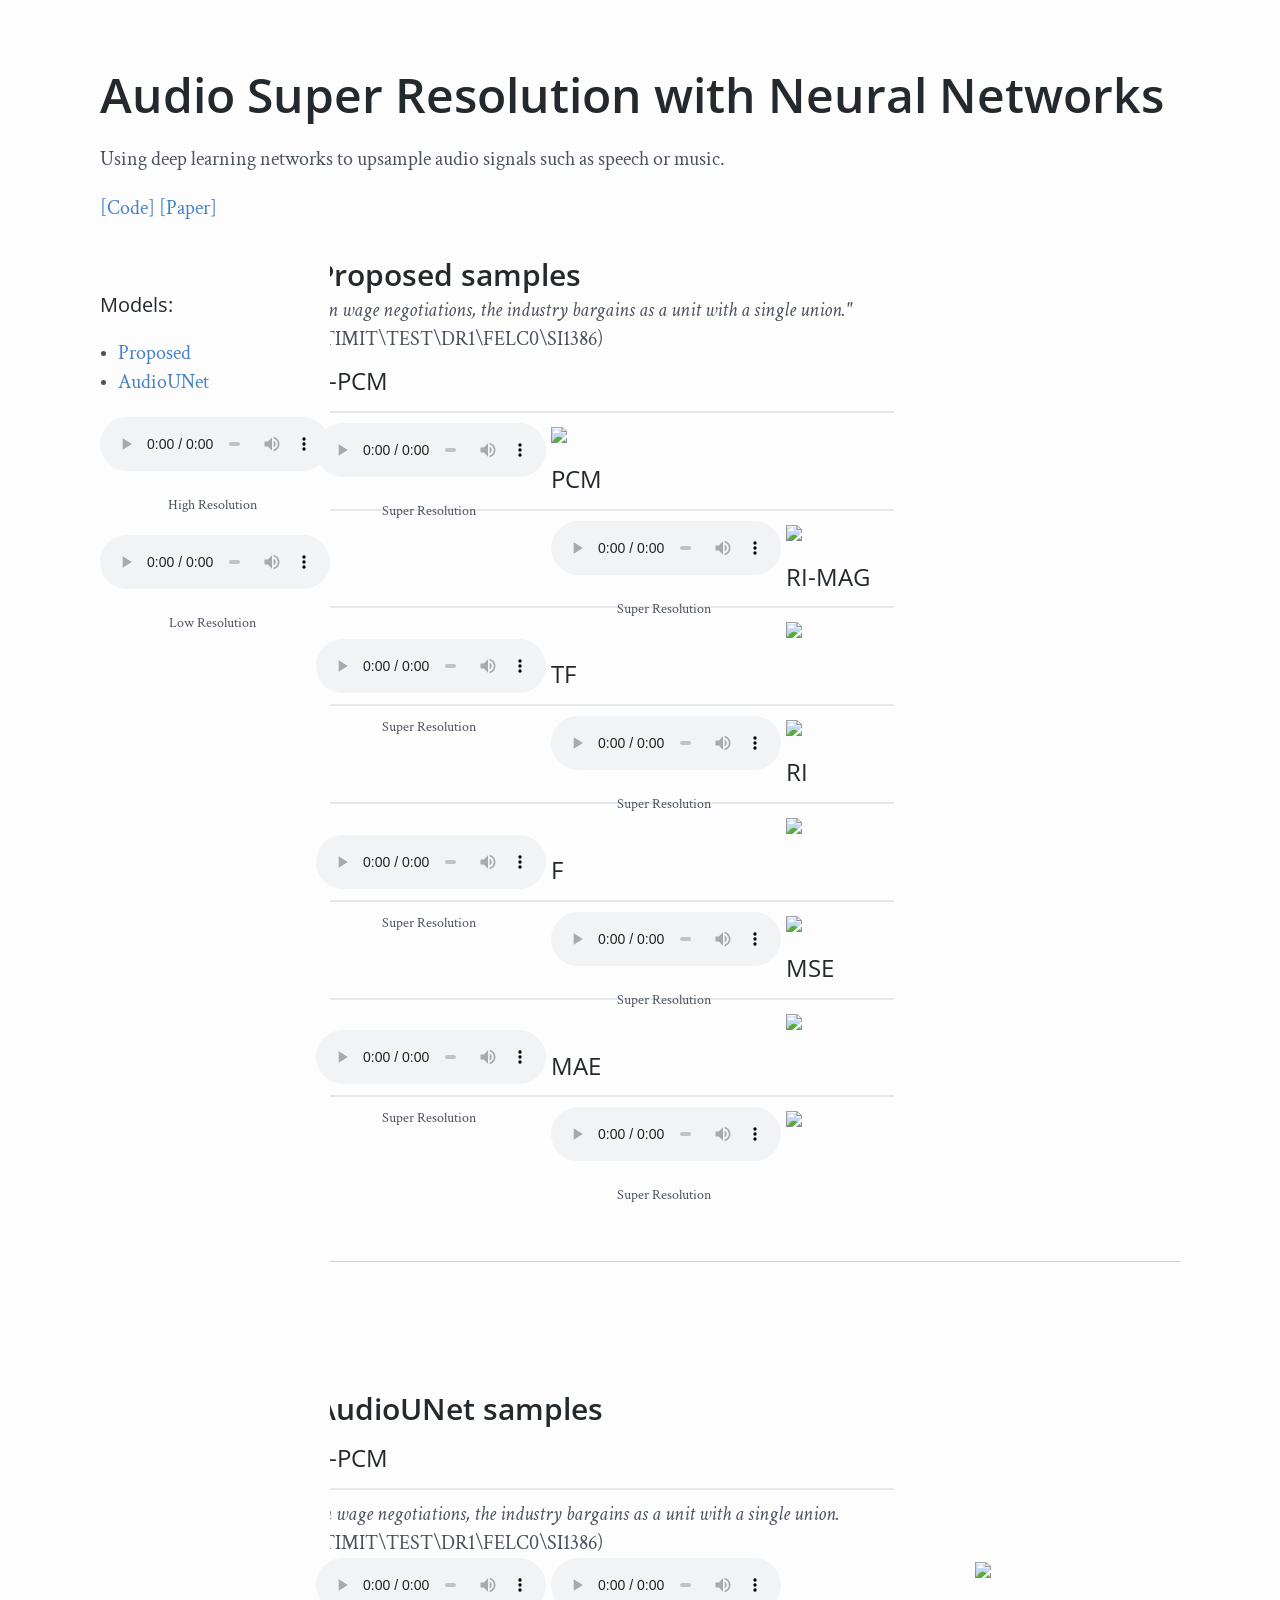
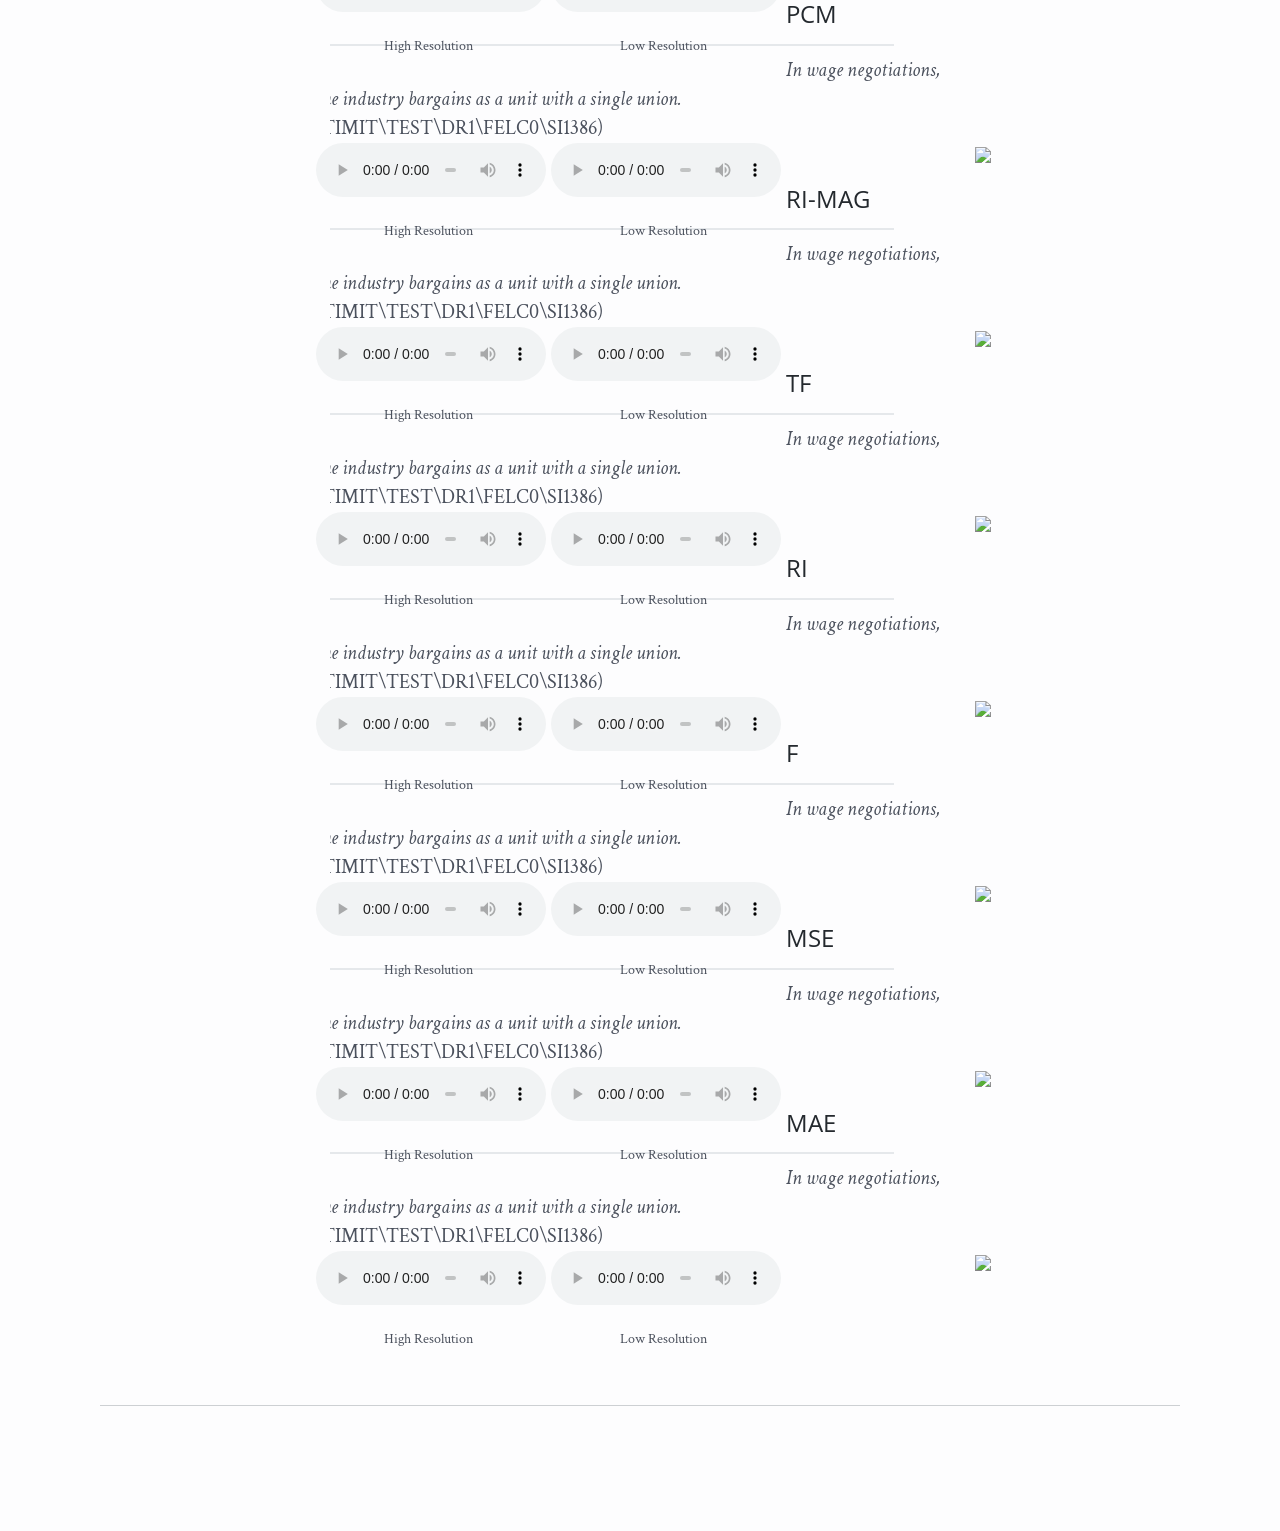
==== commit 2af9bfee: "Re upload" ====
--- a/SR-display.github.io/index.html
+++ b/SR-display.github.io/index.html
@@ -24,7 +24,7 @@
    <div class="panel-body">
           <div class="audio">
             <audio controls="">
-              <source src="https://raw.githubusercontent.com/tan90xx/audio-super-resolution-tf/main/data/SI1386.WAV.wav" type="audio/wav" />
+              <source src="https://raw.githubusercontent.com/tan90xx/audio-super-resolution-tf/main/data/samples/SI1386.WAV.wav" type="audio/wav" />
               Your browser does not support the audio element.
             </audio>
             <p style="font-size:14px" align="center">High Resolution</p>
@@ -33,7 +33,7 @@
    <div class="panel-body">
           <div class="audio">
             <audio controls="">
-              <source src="https://raw.githubusercontent.com/tan90xx/audio-super-resolution-tf/main/data/SI1386.WAV.wav.lr.wav" type="audio/wav" />
+              <source src="https://raw.githubusercontent.com/tan90xx/audio-super-resolution-tf/main/data/samples/SI1386.WAV.wav.lr.wav" type="audio/wav" />
               Your browser does not support the audio element.
             </audio>
             <p style="font-size:14px" align="center">Low Resolution</p>
@@ -60,16 +60,16 @@
         <div class="panel-body">
           <div class="audio">
             <audio controls="">
-              <source src="https://raw.githubusercontent.com/tan90xx/audio-super-resolution-tf/main/test_on_timit0.01/proposed/T-PCM/SI1386.WAV.wav.pr.wav" type="audio/wav" />
-              Your browser does not support the audio element.
-            </audio>
-            <p style="font-size:14px" align="center">Super Resolution</p>
-          </div>
-        </div>
-      </div>
-    </div>	
-    <div align="left">
-    <img src="https://raw.githubusercontent.com/tan90xx/audio-super-resolution-tf/main/test_on_timit0.01/proposed/T-PCM/下载.png" width=1000/>
+              <source src="https://raw.githubusercontent.com/tan90xx/audio-super-resolution-tf/main/samples/test_timit0.01/proposed/T-PCM/SI1386.WAV.wav.pr.wav" type="audio/wav" />
+              Your browser does not support the audio element.
+            </audio>
+            <p style="font-size:14px" align="center">Super Resolution</p>
+          </div>
+        </div>
+      </div>
+    </div>	
+    <div align="left">
+    <img src="https://raw.githubusercontent.com/tan90xx/audio-super-resolution-tf/main/samples/test_timit0.01/proposed/T-PCM/下载.png" width=1000/>
     </div>
 
     <div id='PCM' class='section'>
@@ -78,16 +78,16 @@
         <div class="panel-body">
           <div class="audio">
             <audio controls="">
-              <source src="https://raw.githubusercontent.com/tan90xx/audio-super-resolution-tf/main/test_on_timit0.01/proposed/PCM/SI1386.WAV.wav.pr.wav" type="audio/wav" />
-              Your browser does not support the audio element.
-            </audio>
-            <p style="font-size:14px" align="center">Super Resolution</p>
-          </div>
-        </div>
-      </div>
-    </div>	
-    <div align="left">
-    <img src="https://raw.githubusercontent.com/tan90xx/audio-super-resolution-tf/main/test_on_timit0.01/proposed/PCM/下载.png" width=1000/>
+              <source src="https://raw.githubusercontent.com/tan90xx/audio-super-resolution-tf/main/samples/test_timit0.01/proposed/PCM/SI1386.WAV.wav.pr.wav" type="audio/wav" />
+              Your browser does not support the audio element.
+            </audio>
+            <p style="font-size:14px" align="center">Super Resolution</p>
+          </div>
+        </div>
+      </div>
+    </div>	
+    <div align="left">
+    <img src="https://raw.githubusercontent.com/tan90xx/audio-super-resolution-tf/main/samples/test_timit0.01/proposed/PCM/下载.png" width=1000/>
     </div>
 
     <div id='RI-MAG' class='section'>
@@ -96,16 +96,16 @@
         <div class="panel-body">
           <div class="audio">
             <audio controls="">
-              <source src="https://raw.githubusercontent.com/tan90xx/audio-super-resolution-tf/main/test_on_timit0.01/proposed/RI-MAG/SI1386.WAV.wav.pr.wav" type="audio/wav" />
-              Your browser does not support the audio element.
-            </audio>
-            <p style="font-size:14px" align="center">Super Resolution</p>
-          </div>
-        </div>
-      </div>
-    </div>	
-    <div align="left">
-    <img src="https://raw.githubusercontent.com/tan90xx/audio-super-resolution-tf/main/test_on_timit0.01/proposed/RI-MAG/下载.png" width=1000/>
+              <source src="https://raw.githubusercontent.com/tan90xx/audio-super-resolution-tf/main/samples/test_timit0.01/proposed/RI-MAG/SI1386.WAV.wav.pr.wav" type="audio/wav" />
+              Your browser does not support the audio element.
+            </audio>
+            <p style="font-size:14px" align="center">Super Resolution</p>
+          </div>
+        </div>
+      </div>
+    </div>	
+    <div align="left">
+    <img src="https://raw.githubusercontent.com/tan90xx/audio-super-resolution-tf/main/samples/test_timit0.01/proposed/RI-MAG/下载.png" width=1000/>
     </div>
 
     <div id='TF' class='section'>
@@ -114,16 +114,16 @@
         <div class="panel-body">
           <div class="audio">
             <audio controls="">
-              <source src="https://raw.githubusercontent.com/tan90xx/audio-super-resolution-tf/main/test_on_timit0.01/proposed/TF/SI1386.WAV.wav.pr.wav" type="audio/wav" />
-              Your browser does not support the audio element.
-            </audio>
-            <p style="font-size:14px" align="center">Super Resolution</p>
-          </div>
-        </div>
-      </div>
-    </div>	
-    <div align="left">
-    <img src="https://raw.githubusercontent.com/tan90xx/audio-super-resolution-tf/main/test_on_timit0.01/proposed/TF/下载.png" width=1000/>
+              <source src="https://raw.githubusercontent.com/tan90xx/audio-super-resolution-tf/main/samples/test_timit0.01/proposed/TF/SI1386.WAV.wav.pr.wav" type="audio/wav" />
+              Your browser does not support the audio element.
+            </audio>
+            <p style="font-size:14px" align="center">Super Resolution</p>
+          </div>
+        </div>
+      </div>
+    </div>	
+    <div align="left">
+    <img src="https://raw.githubusercontent.com/tan90xx/audio-super-resolution-tf/main/samples/test_timit0.01/proposed/TF/下载.png" width=1000/>
     </div>
 
 
@@ -133,16 +133,16 @@
         <div class="panel-body">
           <div class="audio">
             <audio controls="">
-              <source src="https://raw.githubusercontent.com/tan90xx/audio-super-resolution-tf/main/test_on_timit0.01/proposed/RI/SI1386.WAV.wav.pr.wav" type="audio/wav" />
-              Your browser does not support the audio element.
-            </audio>
-            <p style="font-size:14px" align="center">Super Resolution</p>
-          </div>
-        </div>
-      </div>
-    </div>	
-    <div align="left">
-    <img src="https://raw.githubusercontent.com/tan90xx/audio-super-resolution-tf/main/test_on_timit0.01/proposed/RI/下载.png" width=1000/>
+              <source src="https://raw.githubusercontent.com/tan90xx/audio-super-resolution-tf/main/samples/test_timit0.01/proposed/RI/SI1386.WAV.wav.pr.wav" type="audio/wav" />
+              Your browser does not support the audio element.
+            </audio>
+            <p style="font-size:14px" align="center">Super Resolution</p>
+          </div>
+        </div>
+      </div>
+    </div>	
+    <div align="left">
+    <img src="https://raw.githubusercontent.com/tan90xx/audio-super-resolution-tf/main/samples/test_timit0.01/proposed/RI/下载.png" width=1000/>
     </div>
 
     <div id='F' class='section'>
@@ -151,16 +151,16 @@
         <div class="panel-body">
           <div class="audio">
             <audio controls="">
-              <source src="https://raw.githubusercontent.com/tan90xx/audio-super-resolution-tf/main/test_on_timit0.01/proposed/F/SI1386.WAV.wav.pr.wav" type="audio/wav" />
-              Your browser does not support the audio element.
-            </audio>
-            <p style="font-size:14px" align="center">Super Resolution</p>
-          </div>
-        </div>
-      </div>
-    </div>	
-    <div align="left">
-    <img src="https://raw.githubusercontent.com/tan90xx/audio-super-resolution-tf/main/test_on_timit0.01/proposed/F/下载.png" width=1000/>
+              <source src="https://raw.githubusercontent.com/tan90xx/audio-super-resolution-tf/main/samples/test_timit0.01/proposed/F/SI1386.WAV.wav.pr.wav" type="audio/wav" />
+              Your browser does not support the audio element.
+            </audio>
+            <p style="font-size:14px" align="center">Super Resolution</p>
+          </div>
+        </div>
+      </div>
+    </div>	
+    <div align="left">
+    <img src="https://raw.githubusercontent.com/tan90xx/audio-super-resolution-tf/main/samples/test_timit0.01/proposed/F/下载.png" width=1000/>
     </div>
 
 
@@ -170,16 +170,16 @@
         <div class="panel-body">
           <div class="audio">
             <audio controls="">
-              <source src="https://raw.githubusercontent.com/tan90xx/audio-super-resolution-tf/main/test_on_timit0.01/proposed/MSE/SI1386.WAV.wav.pr.wav" type="audio/wav" />
-              Your browser does not support the audio element.
-            </audio>
-            <p style="font-size:14px" align="center">Super Resolution</p>
-          </div>
-        </div>
-      </div>
-    </div>	
-    <div align="left">
-    <img src="https://raw.githubusercontent.com/tan90xx/audio-super-resolution-tf/main/test_on_timit0.01/proposed/MSE/下载.png" width=1000/>
+              <source src="https://raw.githubusercontent.com/tan90xx/audio-super-resolution-tf/main/samples/test_timit0.01/proposed/MSE/SI1386.WAV.wav.pr.wav" type="audio/wav" />
+              Your browser does not support the audio element.
+            </audio>
+            <p style="font-size:14px" align="center">Super Resolution</p>
+          </div>
+        </div>
+      </div>
+    </div>	
+    <div align="left">
+    <img src="https://raw.githubusercontent.com/tan90xx/audio-super-resolution-tf/main/samples/test_timit0.01/proposed/MSE/下载.png" width=1000/>
     </div>
 
     <div id='MAE' class='section'>
@@ -188,16 +188,16 @@
         <div class="panel-body">
           <div class="audio">
             <audio controls="">
-              <source src="https://raw.githubusercontent.com/tan90xx/audio-super-resolution-tf/main/test_on_timit0.01/proposed/MAE/SI1386.WAV.wav.pr.wav" type="audio/wav" />
-              Your browser does not support the audio element.
-            </audio>
-            <p style="font-size:14px" align="center">Super Resolution</p>
-          </div>
-        </div>
-      </div>
-    </div>	
-    <div align="left">
-    <img src="https://raw.githubusercontent.com/tan90xx/audio-super-resolution-tf/main/test_on_timit0.01/proposed/MAE/下载.png" width=1000/>
+              <source src="https://raw.githubusercontent.com/tan90xx/audio-super-resolution-tf/main/samples/test_timit0.01/proposed/MAE/SI1386.WAV.wav.pr.wav" type="audio/wav" />
+              Your browser does not support the audio element.
+            </audio>
+            <p style="font-size:14px" align="center">Super Resolution</p>
+          </div>
+        </div>
+      </div>
+    </div>	
+    <div align="left">
+    <img src="https://raw.githubusercontent.com/tan90xx/audio-super-resolution-tf/main/samples/test_timit0.01/proposed/MAE/下载.png" width=1000/>
     </div>
 
     <hr>
@@ -211,23 +211,23 @@
         <div class="panel-body">
           <div class="audio">
             <audio controls="">
-              <source src="https://raw.githubusercontent.com/tan90xx/audio-super-resolution-tf/main/test_on_timit0.01/audiounet/T-PCM/SI1386.WAV.wav.pr.wav" type="audio/wav" />
-              Your browser does not support the audio element.
-            </audio>
-            <p style="font-size:14px" align="center">High Resolution</p>
-          </div>
-          <div class="audio">
-            <audio controls="">
-              <source src="https://raw.githubusercontent.com/tan90xx/audio-super-resolution-tf/main/test_on_timit0.01/audiounet/T-PCM/SI1386.WAV.wav.pr.wav" type="audio/wav" />
-              Your browser does not support the audio element.
-            </audio>
-            <p style="font-size:14px" align="center">Low Resolution</p>
-          </div>
-        </div>
-      </div>
-    </div>	
-    <div align="center">
-    <img src="https://raw.githubusercontent.com/tan90xx/audio-super-resolution-tf/main/test_on_timit0.01/audiounet/T-PCM/下载.png" width=1100/>
+              <source src="https://raw.githubusercontent.com/tan90xx/audio-super-resolution-tf/main/samples/test_timit0.01/audiounet/T-PCM/SI1386.WAV.wav.pr.wav" type="audio/wav" />
+              Your browser does not support the audio element.
+            </audio>
+            <p style="font-size:14px" align="center">High Resolution</p>
+          </div>
+          <div class="audio">
+            <audio controls="">
+              <source src="https://raw.githubusercontent.com/tan90xx/audio-super-resolution-tf/main/samples/test_timit0.01/audiounet/T-PCM/SI1386.WAV.wav.pr.wav" type="audio/wav" />
+              Your browser does not support the audio element.
+            </audio>
+            <p style="font-size:14px" align="center">Low Resolution</p>
+          </div>
+        </div>
+      </div>
+    </div>	
+    <div align="center">
+    <img src="https://raw.githubusercontent.com/tan90xx/audio-super-resolution-tf/main/samples/test_timit0.01/audiounet/T-PCM/下载.png" width=1100/>
     </div>
 
     <div id='timit_audiounet' class='section'>
@@ -237,23 +237,23 @@
         <div class="panel-body">
           <div class="audio">
             <audio controls="">
-              <source src="https://raw.githubusercontent.com/tan90xx/audio-super-resolution-tf/main/test_on_timit0.01/audiounet/PCM/SI1386.WAV.wav.pr.wav" type="audio/wav" />
-              Your browser does not support the audio element.
-            </audio>
-            <p style="font-size:14px" align="center">High Resolution</p>
-          </div>
-          <div class="audio">
-            <audio controls="">
-              <source src="https://raw.githubusercontent.com/tan90xx/audio-super-resolution-tf/main/test_on_timit0.01/audiounet/PCM/SI1386.WAV.wav.pr.wav" type="audio/wav" />
-              Your browser does not support the audio element.
-            </audio>
-            <p style="font-size:14px" align="center">Low Resolution</p>
-          </div>
-        </div>
-      </div>
-    </div>	
-    <div align="center">
-    <img src="https://raw.githubusercontent.com/tan90xx/audio-super-resolution-tf/main/test_on_timit0.01/audiounet/PCM/下载.png" width=1100/>
+              <source src="https://raw.githubusercontent.com/tan90xx/audio-super-resolution-tf/main/samples/test_timit0.01/audiounet/PCM/SI1386.WAV.wav.pr.wav" type="audio/wav" />
+              Your browser does not support the audio element.
+            </audio>
+            <p style="font-size:14px" align="center">High Resolution</p>
+          </div>
+          <div class="audio">
+            <audio controls="">
+              <source src="https://raw.githubusercontent.com/tan90xx/audio-super-resolution-tf/main/samples/test_timit0.01/audiounet/PCM/SI1386.WAV.wav.pr.wav" type="audio/wav" />
+              Your browser does not support the audio element.
+            </audio>
+            <p style="font-size:14px" align="center">Low Resolution</p>
+          </div>
+        </div>
+      </div>
+    </div>	
+    <div align="center">
+    <img src="https://raw.githubusercontent.com/tan90xx/audio-super-resolution-tf/main/samples/test_timit0.01/audiounet/PCM/下载.png" width=1100/>
     </div>
 
     <div id='timit_audiounet' class='section'>
@@ -263,23 +263,23 @@
         <div class="panel-body">
           <div class="audio">
             <audio controls="">
-              <source src="https://raw.githubusercontent.com/tan90xx/audio-super-resolution-tf/main/test_on_timit0.01/audiounet/RI-MAG/SI1386.WAV.wav.pr.wav" type="audio/wav" />
-              Your browser does not support the audio element.
-            </audio>
-            <p style="font-size:14px" align="center">High Resolution</p>
-          </div>
-          <div class="audio">
-            <audio controls="">
-              <source src="https://raw.githubusercontent.com/tan90xx/audio-super-resolution-tf/main/test_on_timit0.01/audiounet/RI-MAG/SI1386.WAV.wav.pr.wav" type="audio/wav" />
-              Your browser does not support the audio element.
-            </audio>
-            <p style="font-size:14px" align="center">Low Resolution</p>
-          </div>
-        </div>
-      </div>
-    </div>	
-    <div align="center">
-    <img src="https://raw.githubusercontent.com/tan90xx/audio-super-resolution-tf/main/test_on_timit0.01/audiounet/RI-MAG/下载.png" width=1100/>
+              <source src="https://raw.githubusercontent.com/tan90xx/audio-super-resolution-tf/main/samples/test_timit0.01/audiounet/RI-MAG/SI1386.WAV.wav.pr.wav" type="audio/wav" />
+              Your browser does not support the audio element.
+            </audio>
+            <p style="font-size:14px" align="center">High Resolution</p>
+          </div>
+          <div class="audio">
+            <audio controls="">
+              <source src="https://raw.githubusercontent.com/tan90xx/audio-super-resolution-tf/main/samples/test_timit0.01/audiounet/RI-MAG/SI1386.WAV.wav.pr.wav" type="audio/wav" />
+              Your browser does not support the audio element.
+            </audio>
+            <p style="font-size:14px" align="center">Low Resolution</p>
+          </div>
+        </div>
+      </div>
+    </div>	
+    <div align="center">
+    <img src="https://raw.githubusercontent.com/tan90xx/audio-super-resolution-tf/main/samples/test_timit0.01/audiounet/RI-MAG/下载.png" width=1100/>
     </div>
 
     <div id='timit_audiounet' class='section'>
@@ -289,23 +289,23 @@
         <div class="panel-body">
           <div class="audio">
             <audio controls="">
-              <source src="https://raw.githubusercontent.com/tan90xx/audio-super-resolution-tf/main/test_on_timit0.01/audiounet/TF/SI1386.WAV.wav.pr.wav" type="audio/wav" />
-              Your browser does not support the audio element.
-            </audio>
-            <p style="font-size:14px" align="center">High Resolution</p>
-          </div>
-          <div class="audio">
-            <audio controls="">
-              <source src="https://raw.githubusercontent.com/tan90xx/audio-super-resolution-tf/main/test_on_timit0.01/audiounet/TF/SI1386.WAV.wav.pr.wav" type="audio/wav" />
-              Your browser does not support the audio element.
-            </audio>
-            <p style="font-size:14px" align="center">Low Resolution</p>
-          </div>
-        </div>
-      </div>
-    </div>	
-    <div align="center">
-    <img src="https://raw.githubusercontent.com/tan90xx/audio-super-resolution-tf/main/test_on_timit0.01/audiounet/TF/下载.png" width=1100/>
+              <source src="https://raw.githubusercontent.com/tan90xx/audio-super-resolution-tf/main/samples/test_timit0.01/audiounet/TF/SI1386.WAV.wav.pr.wav" type="audio/wav" />
+              Your browser does not support the audio element.
+            </audio>
+            <p style="font-size:14px" align="center">High Resolution</p>
+          </div>
+          <div class="audio">
+            <audio controls="">
+              <source src="https://raw.githubusercontent.com/tan90xx/audio-super-resolution-tf/main/samples/test_timit0.01/audiounet/TF/SI1386.WAV.wav.pr.wav" type="audio/wav" />
+              Your browser does not support the audio element.
+            </audio>
+            <p style="font-size:14px" align="center">Low Resolution</p>
+          </div>
+        </div>
+      </div>
+    </div>	
+    <div align="center">
+    <img src="https://raw.githubusercontent.com/tan90xx/audio-super-resolution-tf/main/samples/test_timit0.01/audiounet/TF/下载.png" width=1100/>
     </div>
 
 
@@ -316,23 +316,23 @@
         <div class="panel-body">
           <div class="audio">
             <audio controls="">
-              <source src="https://raw.githubusercontent.com/tan90xx/audio-super-resolution-tf/main/test_on_timit0.01/audiounet/RI/SI1386.WAV.wav.pr.wav" type="audio/wav" />
-              Your browser does not support the audio element.
-            </audio>
-            <p style="font-size:14px" align="center">High Resolution</p>
-          </div>
-          <div class="audio">
-            <audio controls="">
-              <source src="https://raw.githubusercontent.com/tan90xx/audio-super-resolution-tf/main/test_on_timit0.01/audiounet/RI/SI1386.WAV.wav.pr.wav" type="audio/wav" />
-              Your browser does not support the audio element.
-            </audio>
-            <p style="font-size:14px" align="center">Low Resolution</p>
-          </div>
-        </div>
-      </div>
-    </div>	
-    <div align="center">
-    <img src="https://raw.githubusercontent.com/tan90xx/audio-super-resolution-tf/main/test_on_timit0.01/audiounet/RI/下载.png" width=1100/>
+              <source src="https://raw.githubusercontent.com/tan90xx/audio-super-resolution-tf/main/samples/test_timit0.01/audiounet/RI/SI1386.WAV.wav.pr.wav" type="audio/wav" />
+              Your browser does not support the audio element.
+            </audio>
+            <p style="font-size:14px" align="center">High Resolution</p>
+          </div>
+          <div class="audio">
+            <audio controls="">
+              <source src="https://raw.githubusercontent.com/tan90xx/audio-super-resolution-tf/main/samples/test_timit0.01/audiounet/RI/SI1386.WAV.wav.pr.wav" type="audio/wav" />
+              Your browser does not support the audio element.
+            </audio>
+            <p style="font-size:14px" align="center">Low Resolution</p>
+          </div>
+        </div>
+      </div>
+    </div>	
+    <div align="center">
+    <img src="https://raw.githubusercontent.com/tan90xx/audio-super-resolution-tf/main/samples/test_timit0.01/audiounet/RI/下载.png" width=1100/>
     </div>
 
     <div id='timit_audiounet' class='section'>
@@ -342,23 +342,23 @@
         <div class="panel-body">
           <div class="audio">
             <audio controls="">
-              <source src="https://raw.githubusercontent.com/tan90xx/audio-super-resolution-tf/main/test_on_timit0.01/audiounet/F/SI1386.WAV.wav.pr.wav" type="audio/wav" />
-              Your browser does not support the audio element.
-            </audio>
-            <p style="font-size:14px" align="center">High Resolution</p>
-          </div>
-          <div class="audio">
-            <audio controls="">
-              <source src="https://raw.githubusercontent.com/tan90xx/audio-super-resolution-tf/main/test_on_timit0.01/audiounet/F/SI1386.WAV.wav.pr.wav" type="audio/wav" />
-              Your browser does not support the audio element.
-            </audio>
-            <p style="font-size:14px" align="center">Low Resolution</p>
-          </div>
-        </div>
-      </div>
-    </div>	
-    <div align="center">
-    <img src="https://raw.githubusercontent.com/tan90xx/audio-super-resolution-tf/main/test_on_timit0.01/audiounet/F/下载.png" width=1100/>
+              <source src="https://raw.githubusercontent.com/tan90xx/audio-super-resolution-tf/main/samples/test_timit0.01/audiounet/F/SI1386.WAV.wav.pr.wav" type="audio/wav" />
+              Your browser does not support the audio element.
+            </audio>
+            <p style="font-size:14px" align="center">High Resolution</p>
+          </div>
+          <div class="audio">
+            <audio controls="">
+              <source src="https://raw.githubusercontent.com/tan90xx/audio-super-resolution-tf/main/samples/test_timit0.01/audiounet/F/SI1386.WAV.wav.pr.wav" type="audio/wav" />
+              Your browser does not support the audio element.
+            </audio>
+            <p style="font-size:14px" align="center">Low Resolution</p>
+          </div>
+        </div>
+      </div>
+    </div>	
+    <div align="center">
+    <img src="https://raw.githubusercontent.com/tan90xx/audio-super-resolution-tf/main/samples/test_timit0.01/audiounet/F/下载.png" width=1100/>
     </div>
 
 
@@ -369,23 +369,23 @@
         <div class="panel-body">
           <div class="audio">
             <audio controls="">
-              <source src="https://raw.githubusercontent.com/tan90xx/audio-super-resolution-tf/main/test_on_timit0.01/audiounet/MSE/SI1386.WAV.wav.pr.wav" type="audio/wav" />
-              Your browser does not support the audio element.
-            </audio>
-            <p style="font-size:14px" align="center">High Resolution</p>
-          </div>
-          <div class="audio">
-            <audio controls="">
-              <source src="https://raw.githubusercontent.com/tan90xx/audio-super-resolution-tf/main/test_on_timit0.01/audiounet/MSE/SI1386.WAV.wav.pr.wav" type="audio/wav" />
-              Your browser does not support the audio element.
-            </audio>
-            <p style="font-size:14px" align="center">Low Resolution</p>
-          </div>
-        </div>
-      </div>
-    </div>	
-    <div align="center">
-    <img src="https://raw.githubusercontent.com/tan90xx/audio-super-resolution-tf/main/test_on_timit0.01/audiounet/MSE/下载.png" width=1100/>
+              <source src="https://raw.githubusercontent.com/tan90xx/audio-super-resolution-tf/main/samples/test_timit0.01/audiounet/MSE/SI1386.WAV.wav.pr.wav" type="audio/wav" />
+              Your browser does not support the audio element.
+            </audio>
+            <p style="font-size:14px" align="center">High Resolution</p>
+          </div>
+          <div class="audio">
+            <audio controls="">
+              <source src="https://raw.githubusercontent.com/tan90xx/audio-super-resolution-tf/main/samples/test_timit0.01/audiounet/MSE/SI1386.WAV.wav.pr.wav" type="audio/wav" />
+              Your browser does not support the audio element.
+            </audio>
+            <p style="font-size:14px" align="center">Low Resolution</p>
+          </div>
+        </div>
+      </div>
+    </div>	
+    <div align="center">
+    <img src="https://raw.githubusercontent.com/tan90xx/audio-super-resolution-tf/main/samples/test_timit0.01/audiounet/MSE/下载.png" width=1100/>
     </div>
 
     <div id='timit_audiounet' class='section'>
@@ -395,37 +395,26 @@
         <div class="panel-body">
           <div class="audio">
             <audio controls="">
-              <source src="https://raw.githubusercontent.com/tan90xx/audio-super-resolution-tf/main/test_on_timit0.01/audiounet/MAE/SI1386.WAV.wav.pr.wav" type="audio/wav" />
-              Your browser does not support the audio element.
-            </audio>
-            <p style="font-size:14px" align="center">High Resolution</p>
-          </div>
-          <div class="audio">
-            <audio controls="">
-              <source src="https://raw.githubusercontent.com/tan90xx/audio-super-resolution-tf/main/test_on_timit0.01/audiounet/MAE/SI1386.WAV.wav.pr.wav" type="audio/wav" />
-              Your browser does not support the audio element.
-            </audio>
-            <p style="font-size:14px" align="center">Low Resolution</p>
-          </div>
-        </div>
-      </div>
-    </div>	
-    <div align="center">
-    <img src="https://raw.githubusercontent.com/tan90xx/audio-super-resolution-tf/main/test_on_timit0.01/audiounet/MAE/下载.png" width=1100/>
+              <source src="https://raw.githubusercontent.com/tan90xx/audio-super-resolution-tf/main/samples/test_timit0.01/audiounet/MAE/SI1386.WAV.wav.pr.wav" type="audio/wav" />
+              Your browser does not support the audio element.
+            </audio>
+            <p style="font-size:14px" align="center">High Resolution</p>
+          </div>
+          <div class="audio">
+            <audio controls="">
+              <source src="https://raw.githubusercontent.com/tan90xx/audio-super-resolution-tf/main/samples/test_timit0.01/audiounet/MAE/SI1386.WAV.wav.pr.wav" type="audio/wav" />
+              Your browser does not support the audio element.
+            </audio>
+            <p style="font-size:14px" align="center">Low Resolution</p>
+          </div>
+        </div>
+      </div>
+    </div>	
+    <div align="center">
+    <img src="https://raw.githubusercontent.com/tan90xx/audio-super-resolution-tf/main/samples/test_timit0.01/audiounet/MAE/下载.png" width=1100/>
     </div> 
 
     <hr>
-
-    <div id='Video' class='section'>
-        <h2>Sample video</h2>
-    </div>
-
-
-    <hr>
-    <div id='refs' class='section'>
-    <p>[1]: Aubreville, Marc, et al. "Deep Denoising for Hearing Aid Applications." <i>2018 16th International Workshop on Acoustic Signal Enhancement (IWAENC)</i>. IEEE, 2018.</p>
-    <p>[2]: Schroeter, Hendrik, et al. "CLCNet: Deep learning-based noise reduction for hearing aids using complex linear coding" <i>International Conference on Acoustics, Speech, and Signal Processing (ICASSP) 2020</i>.</p>
-    </div>
 
 </body>
 </html>
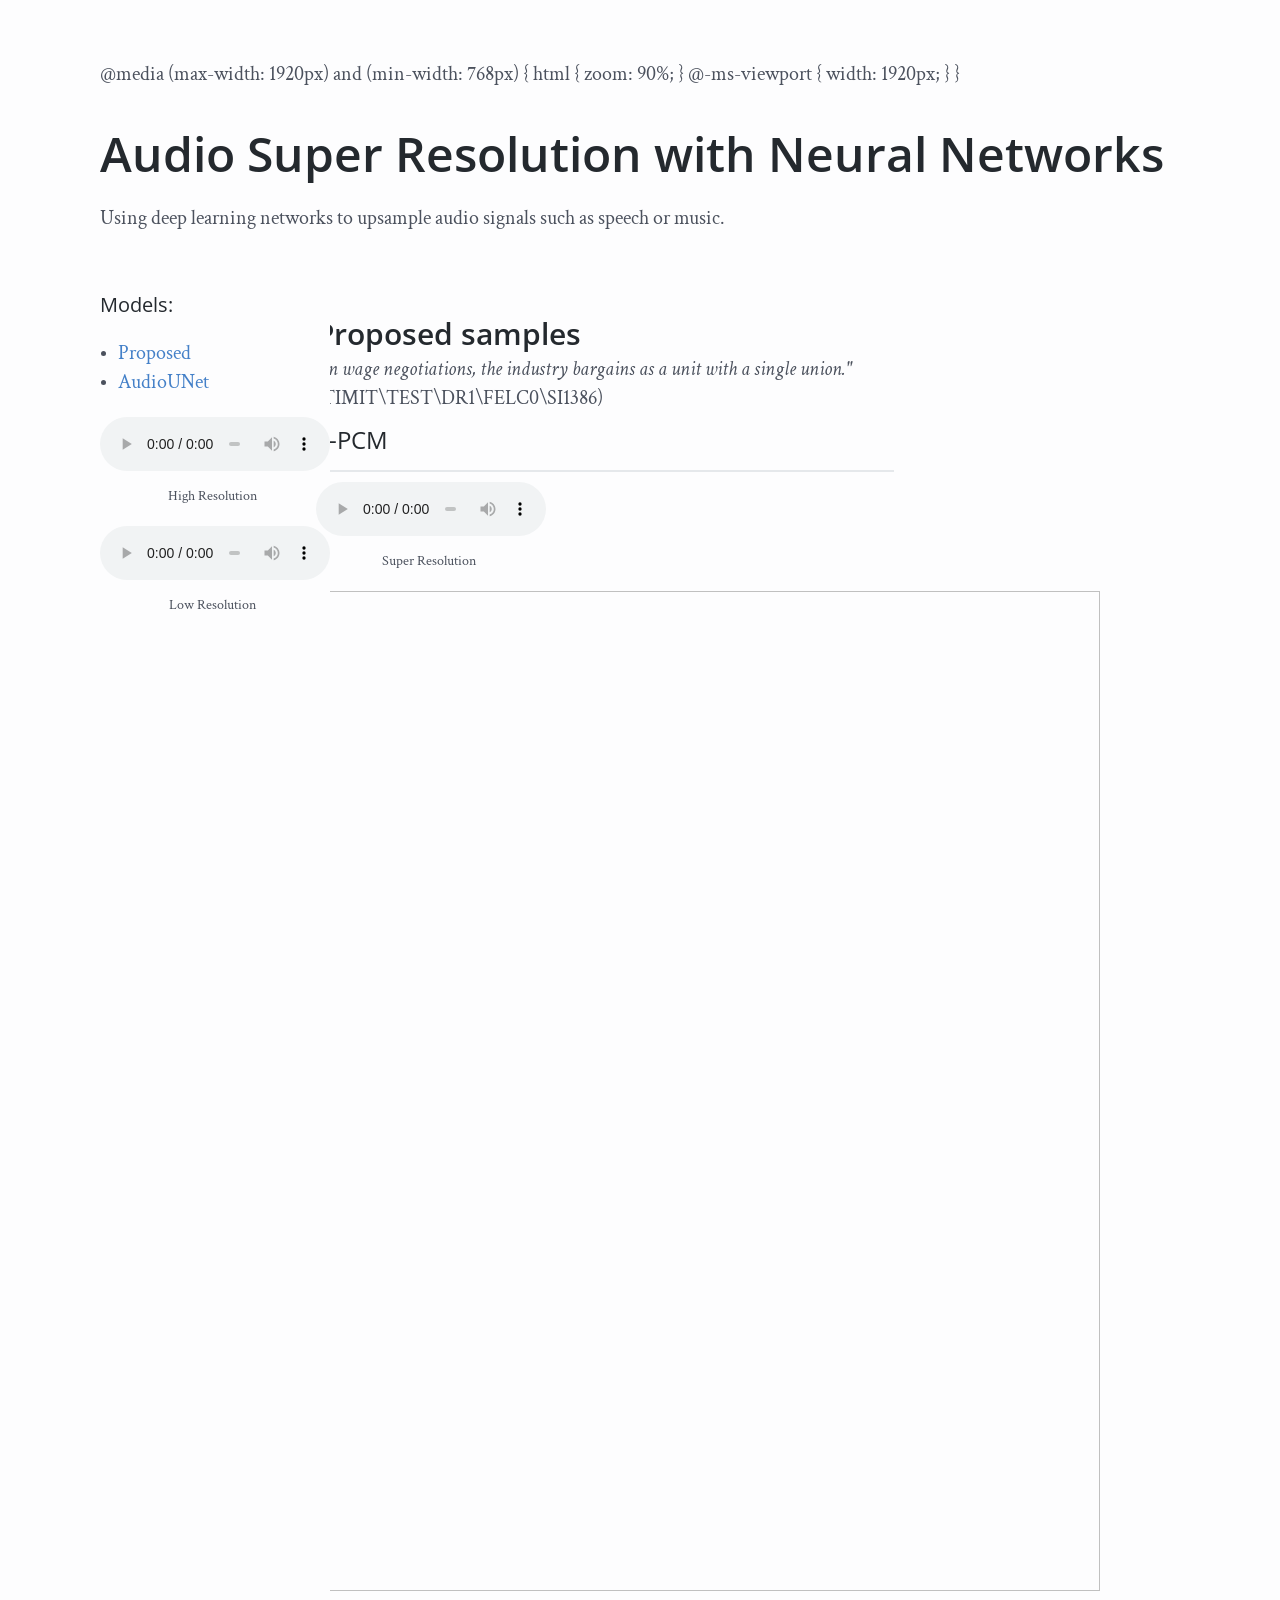
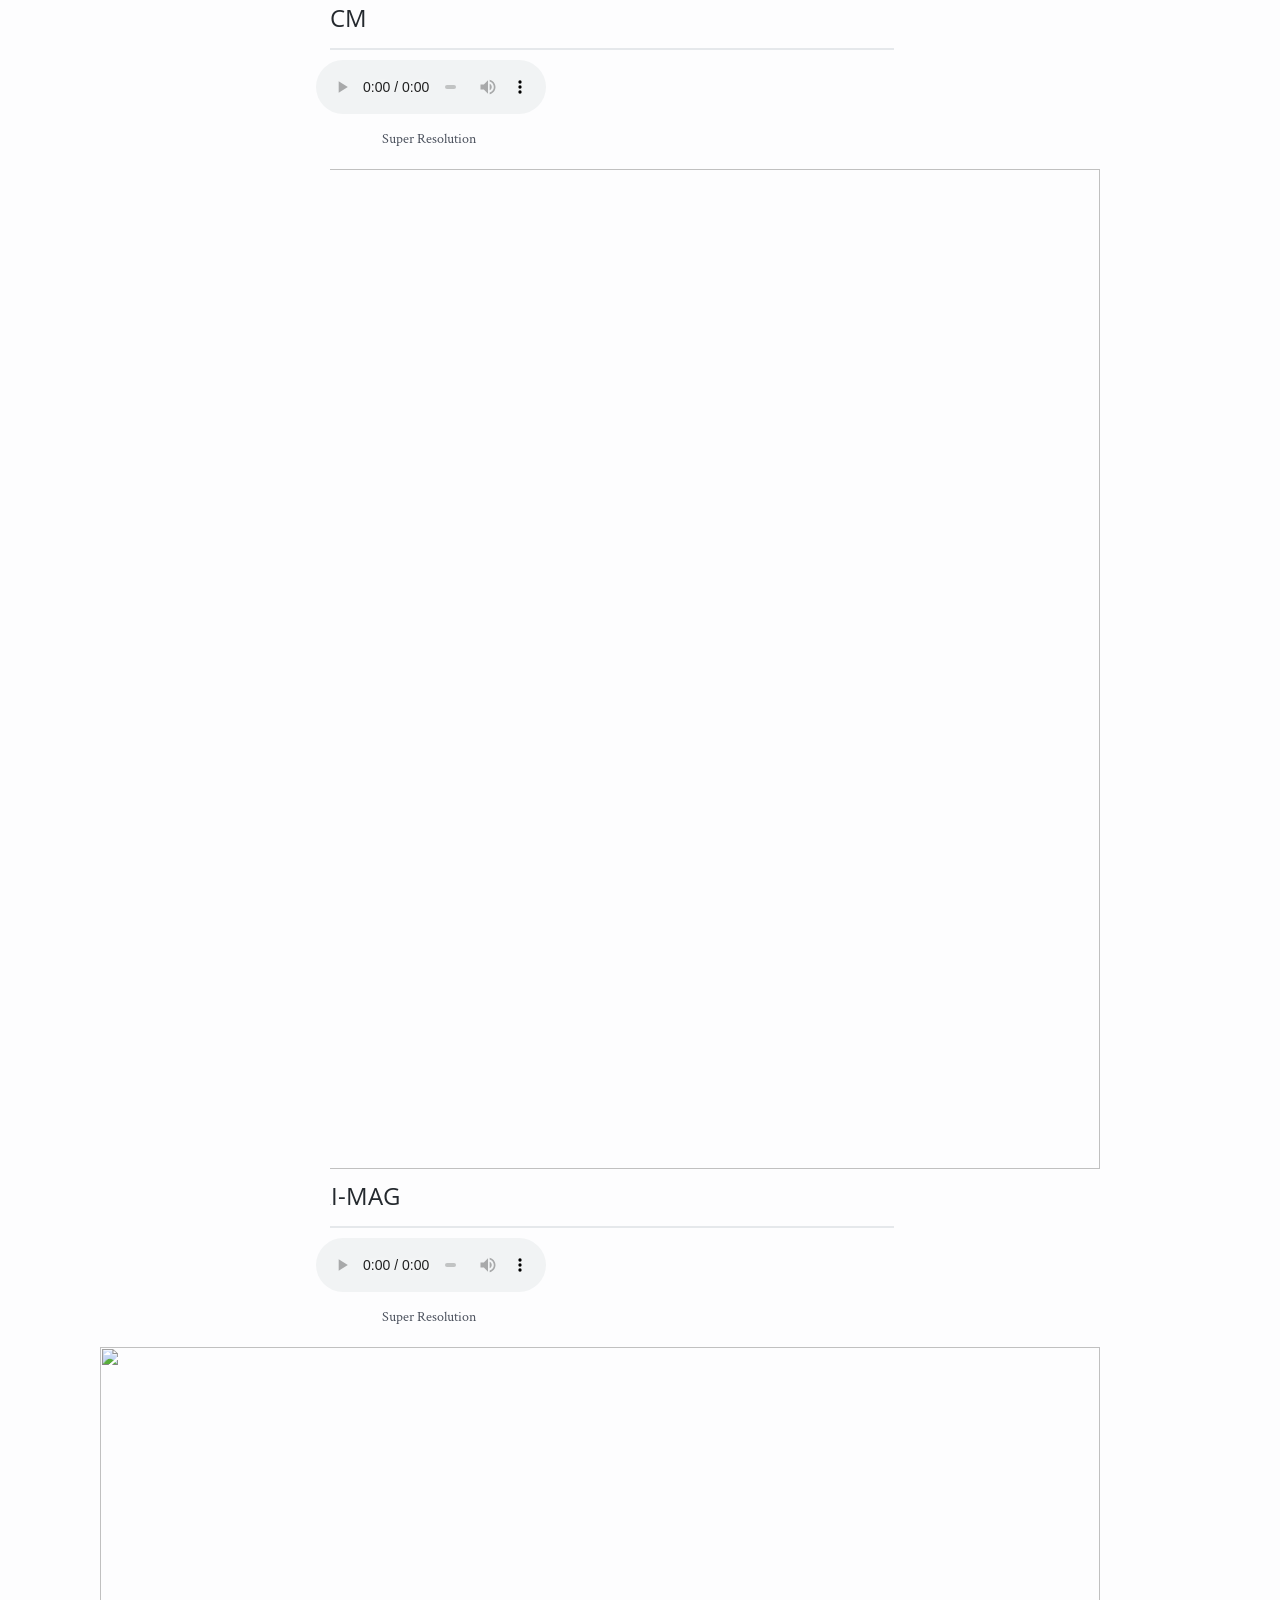
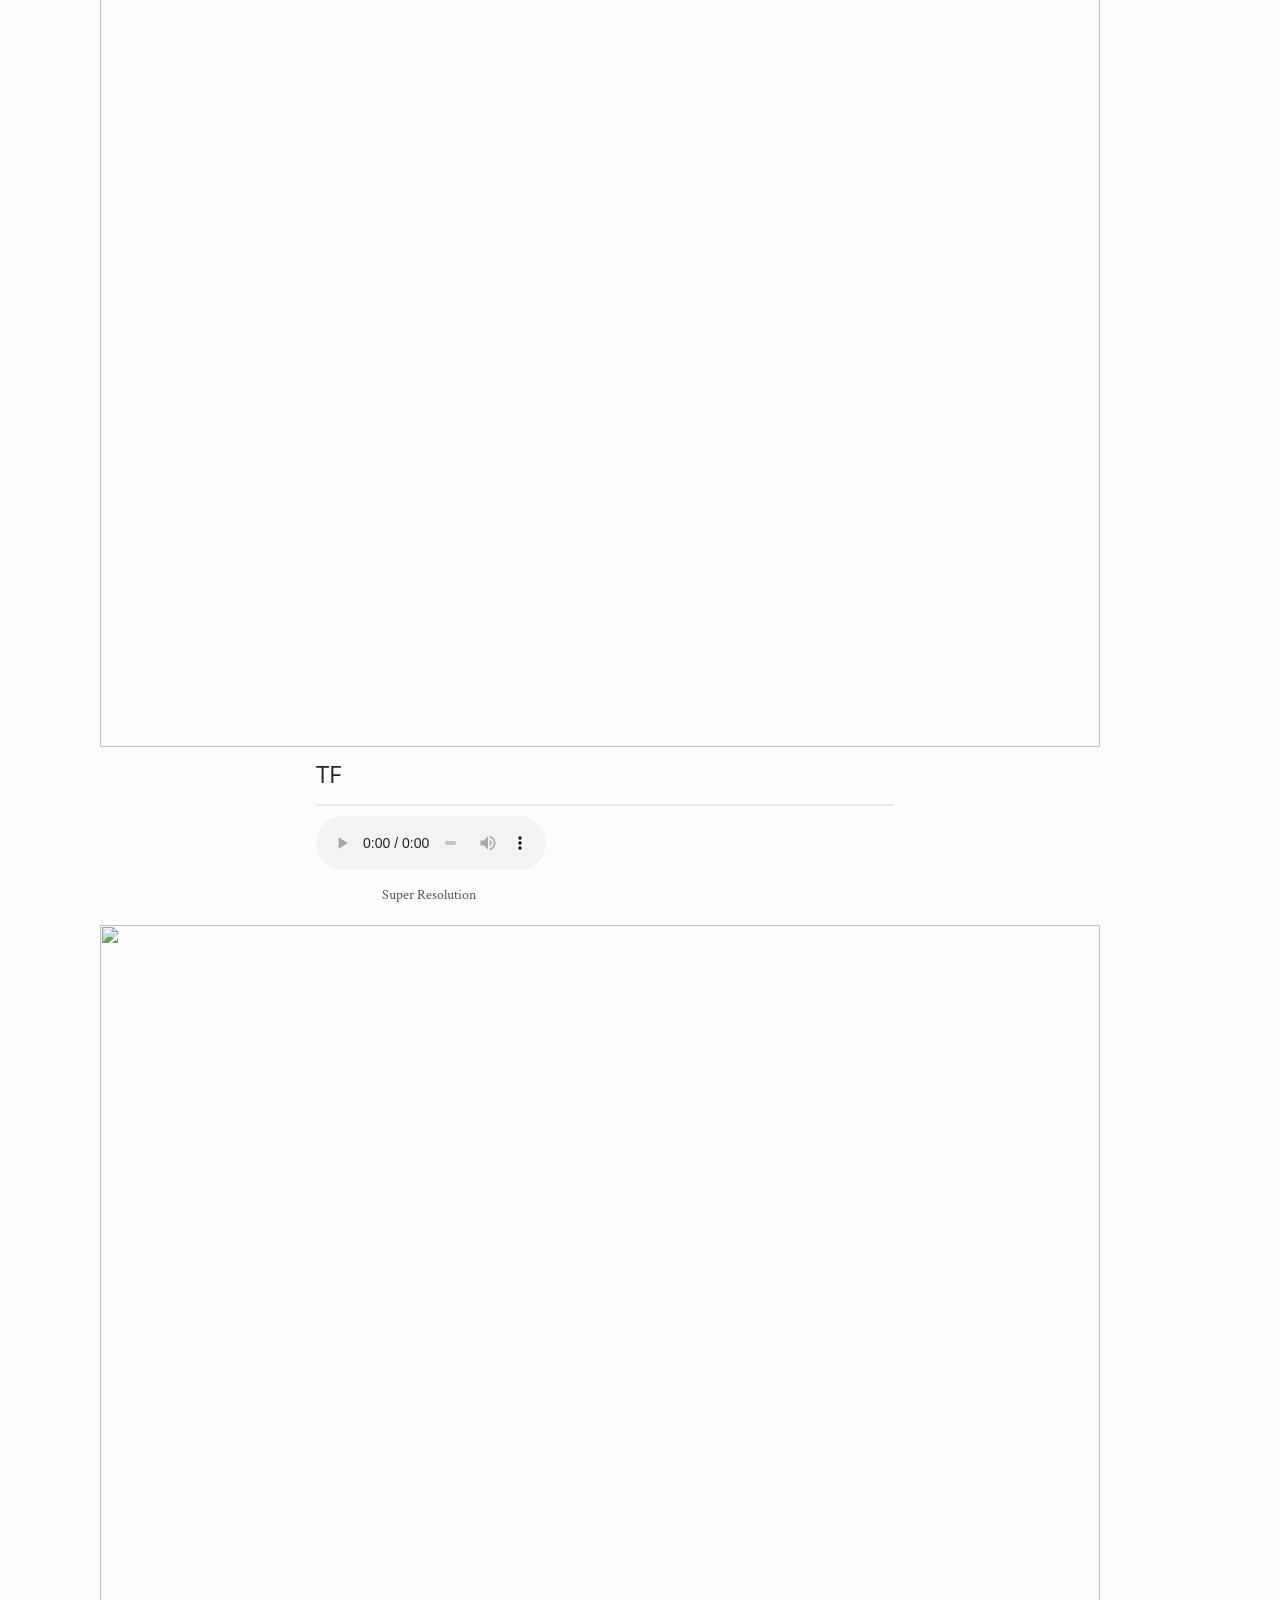
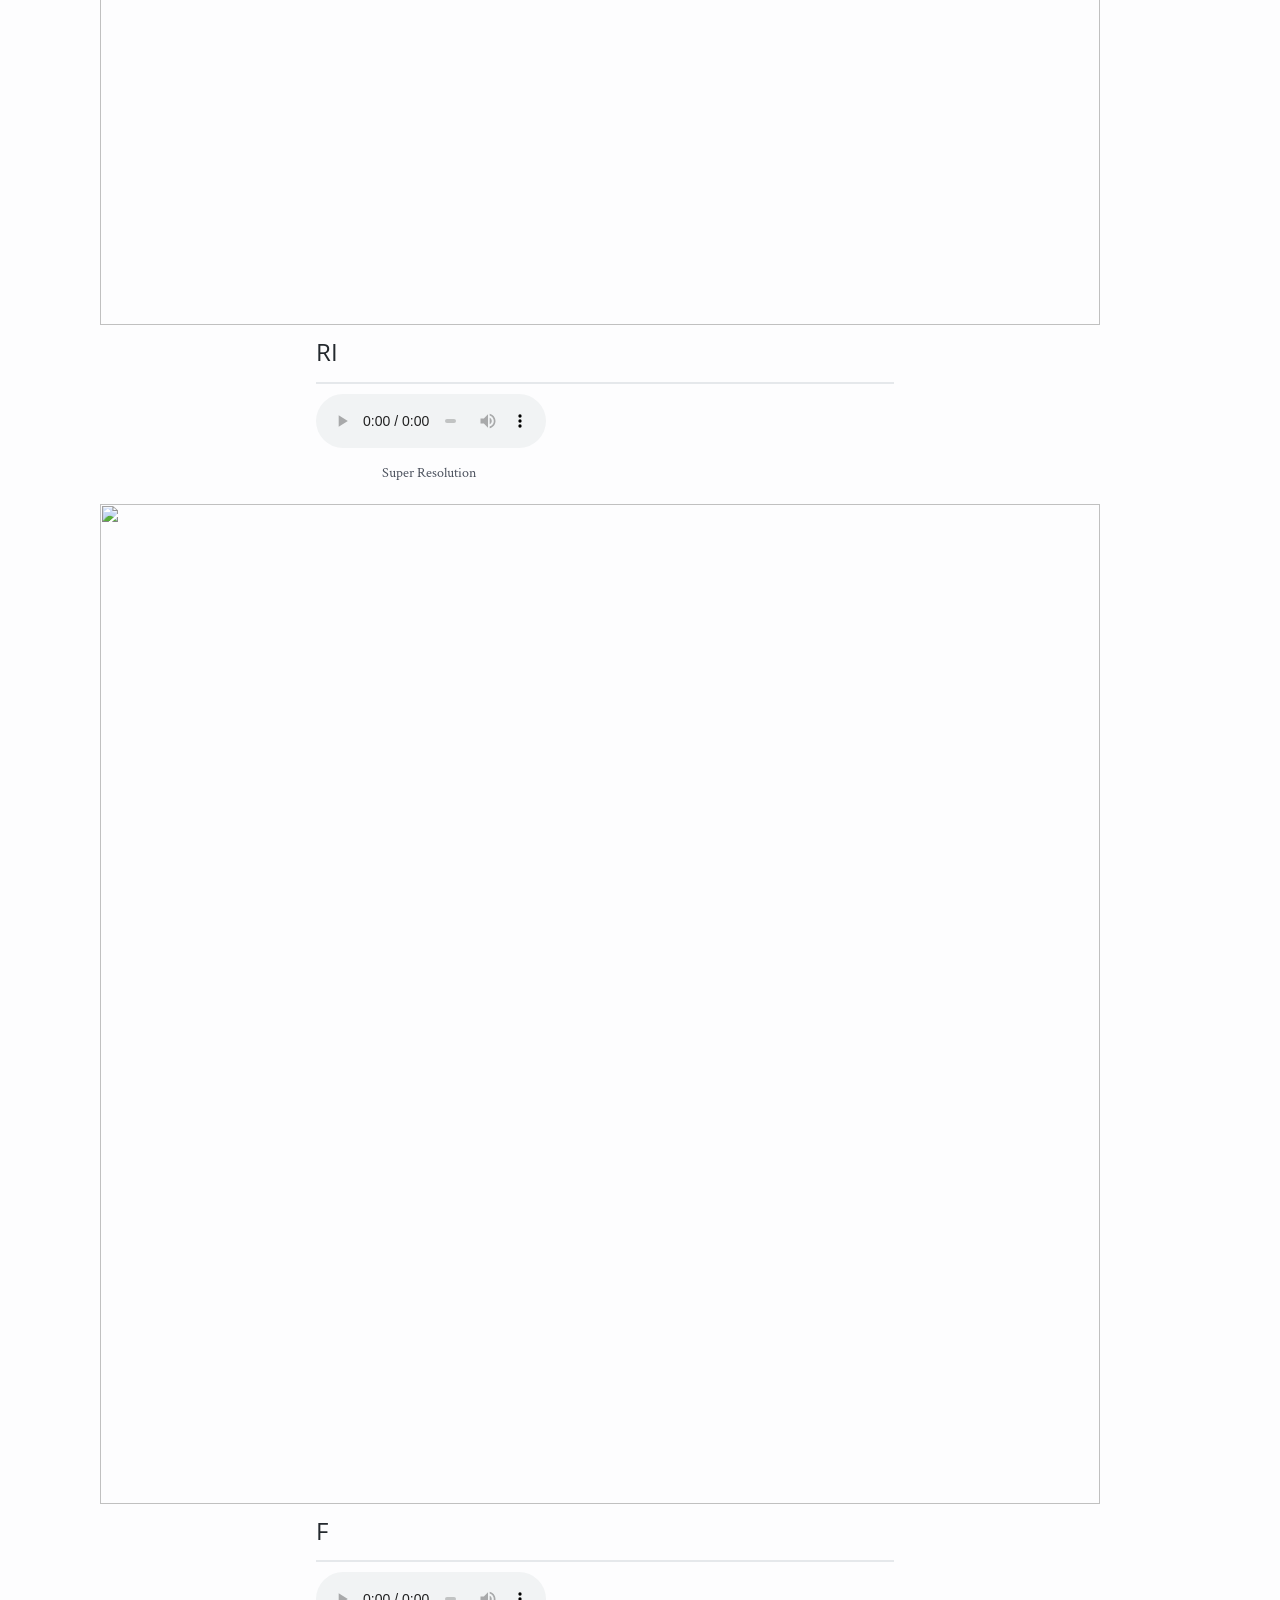
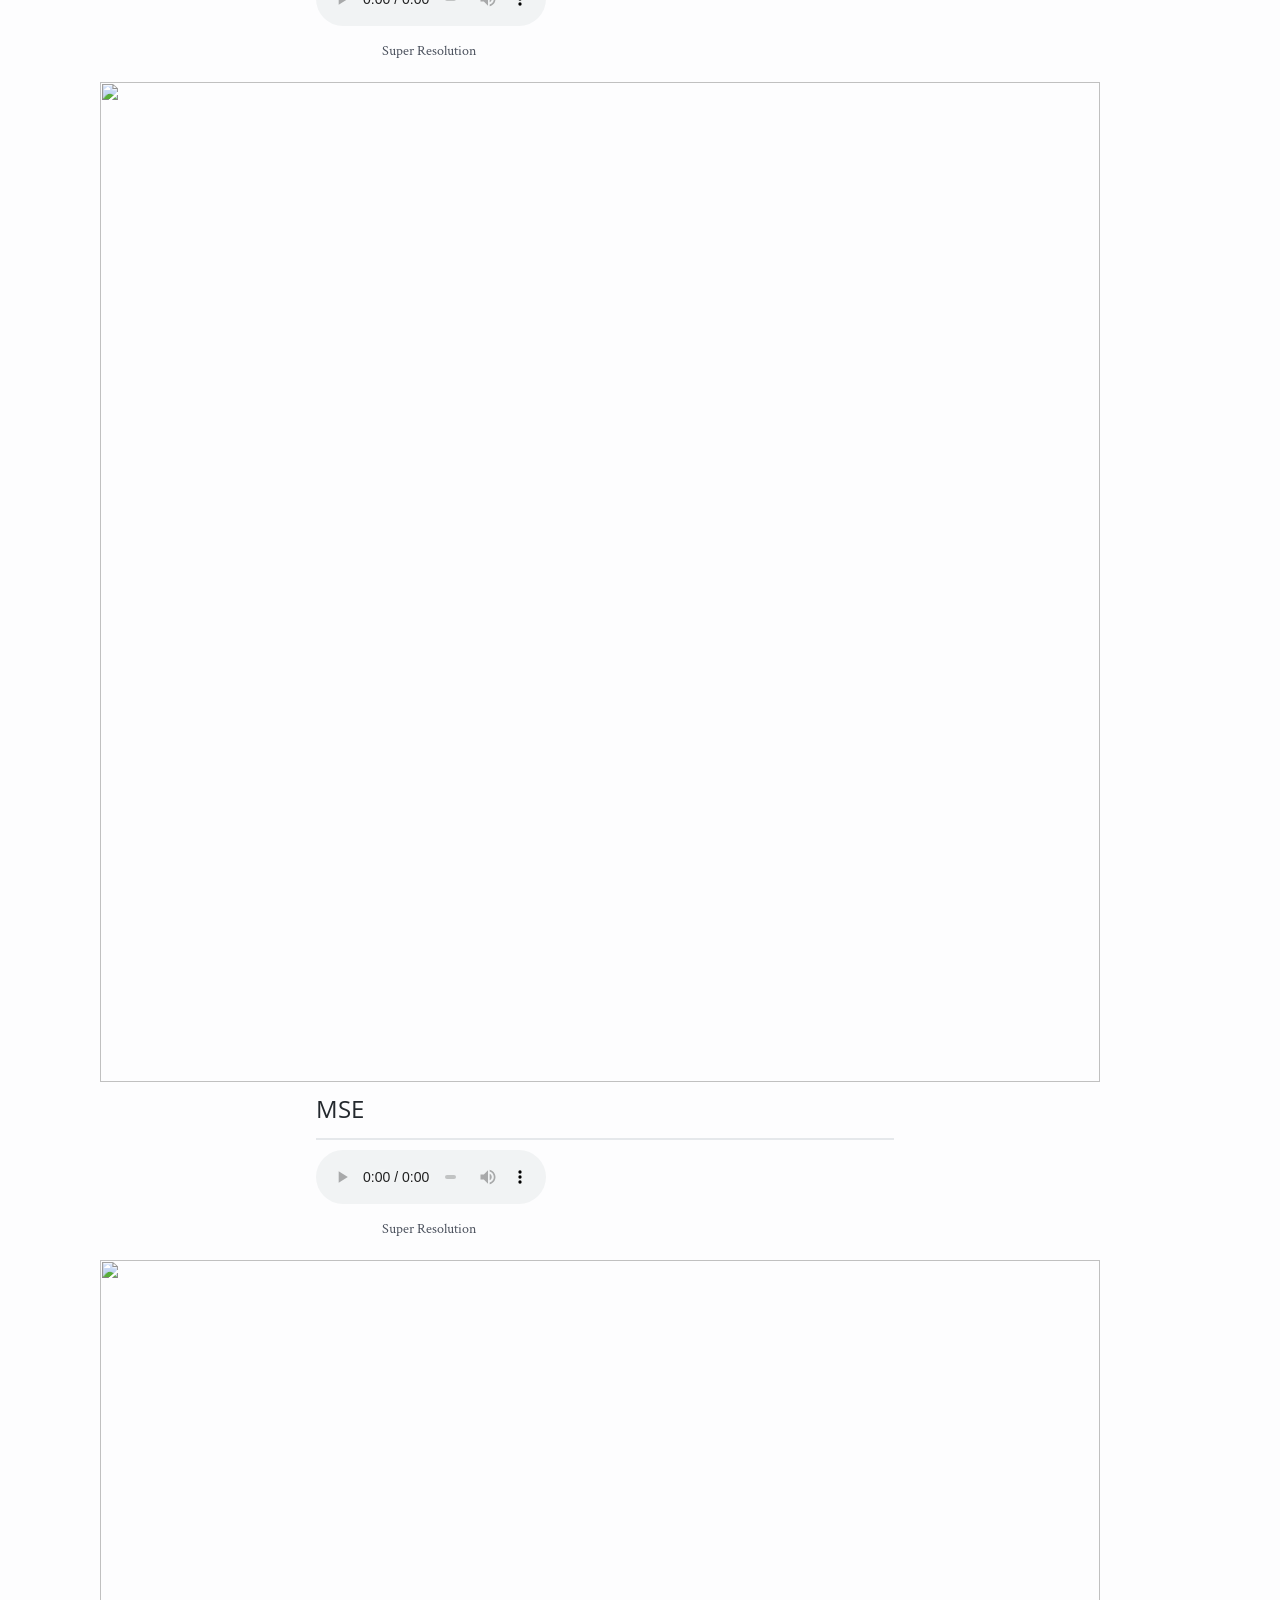
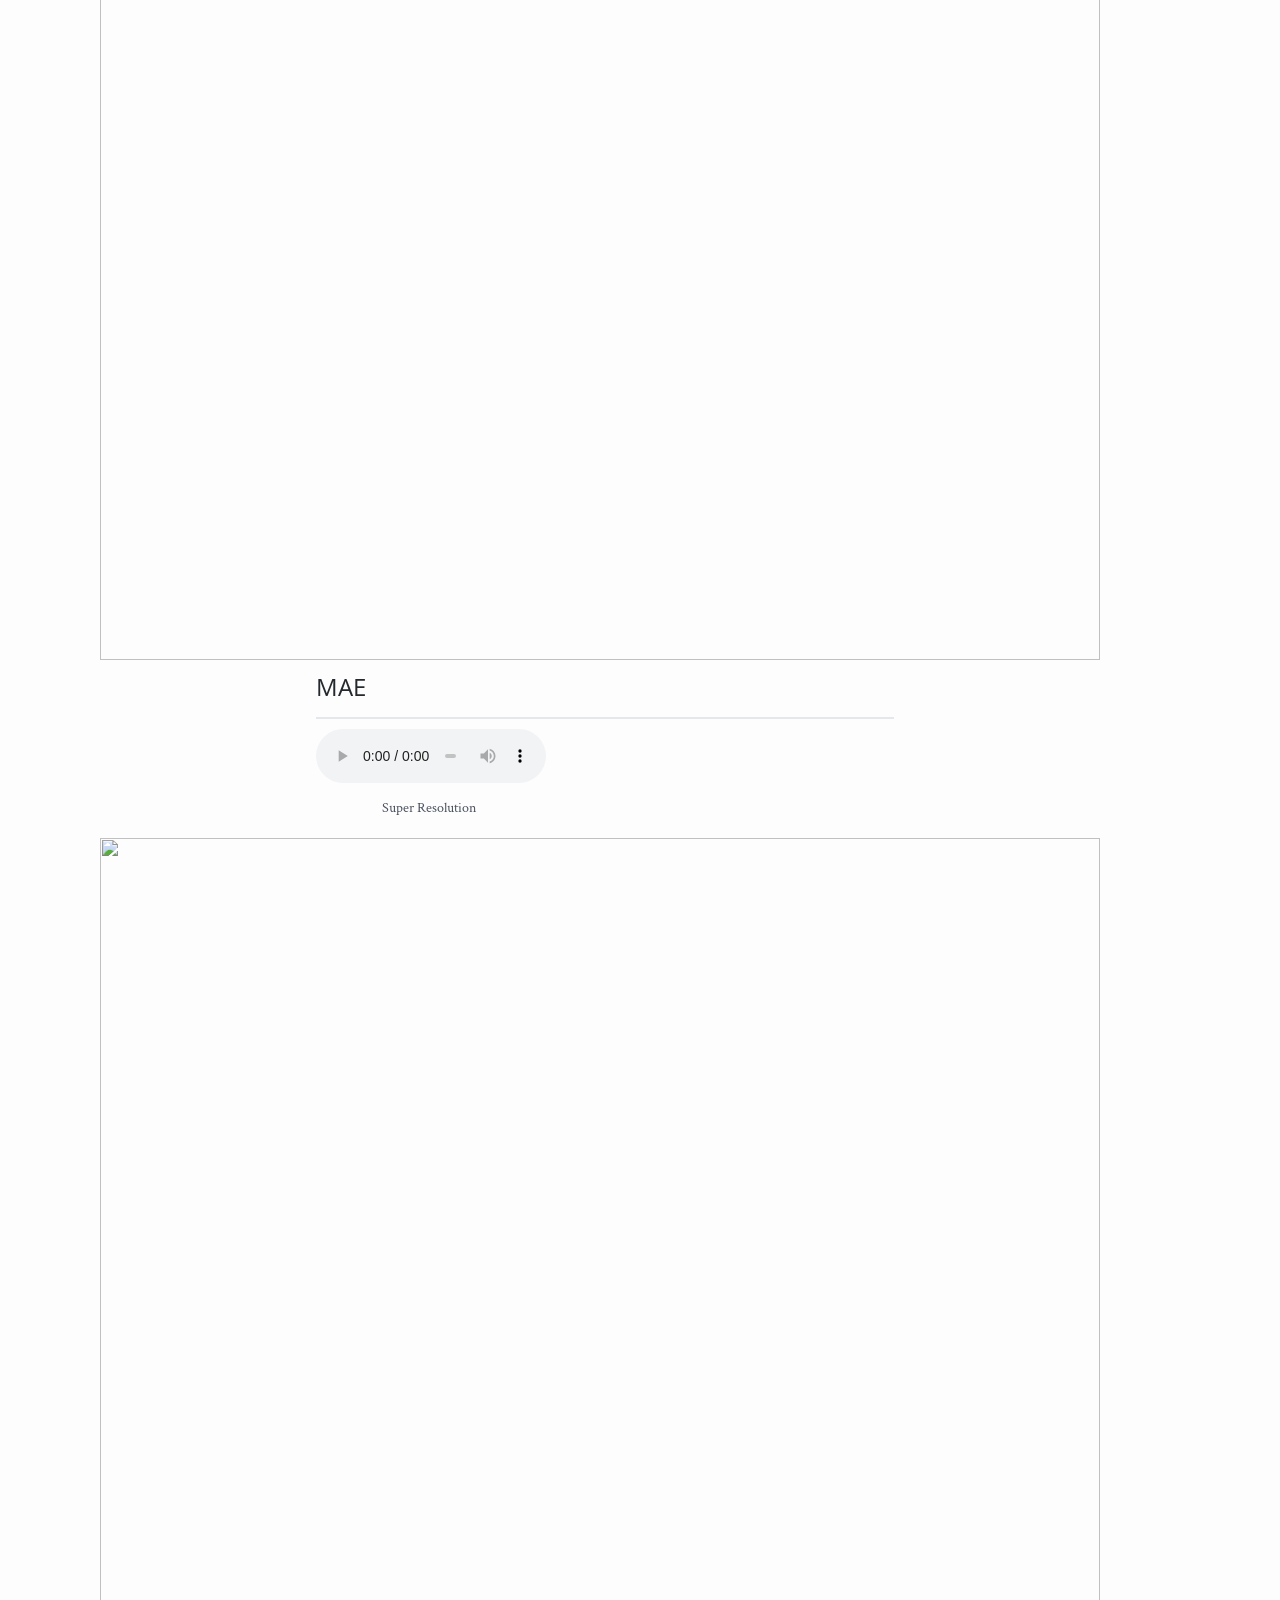
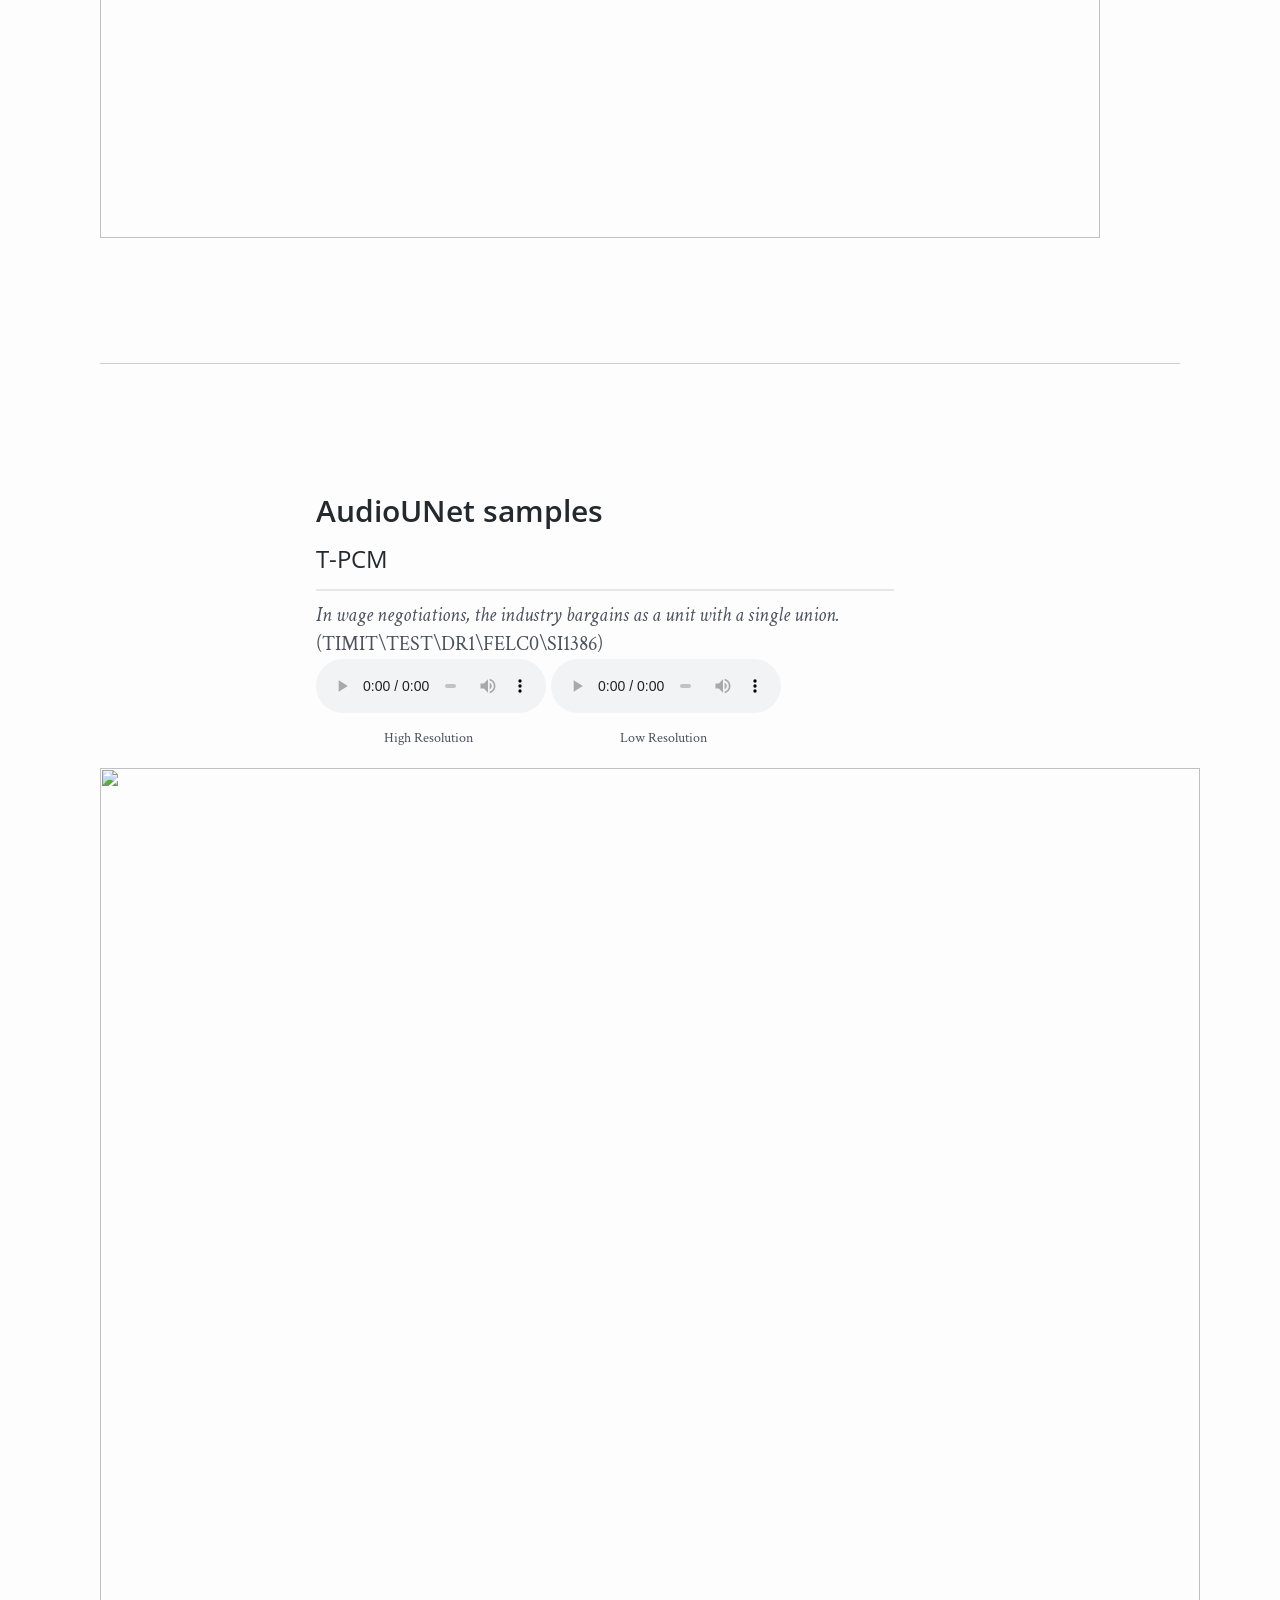
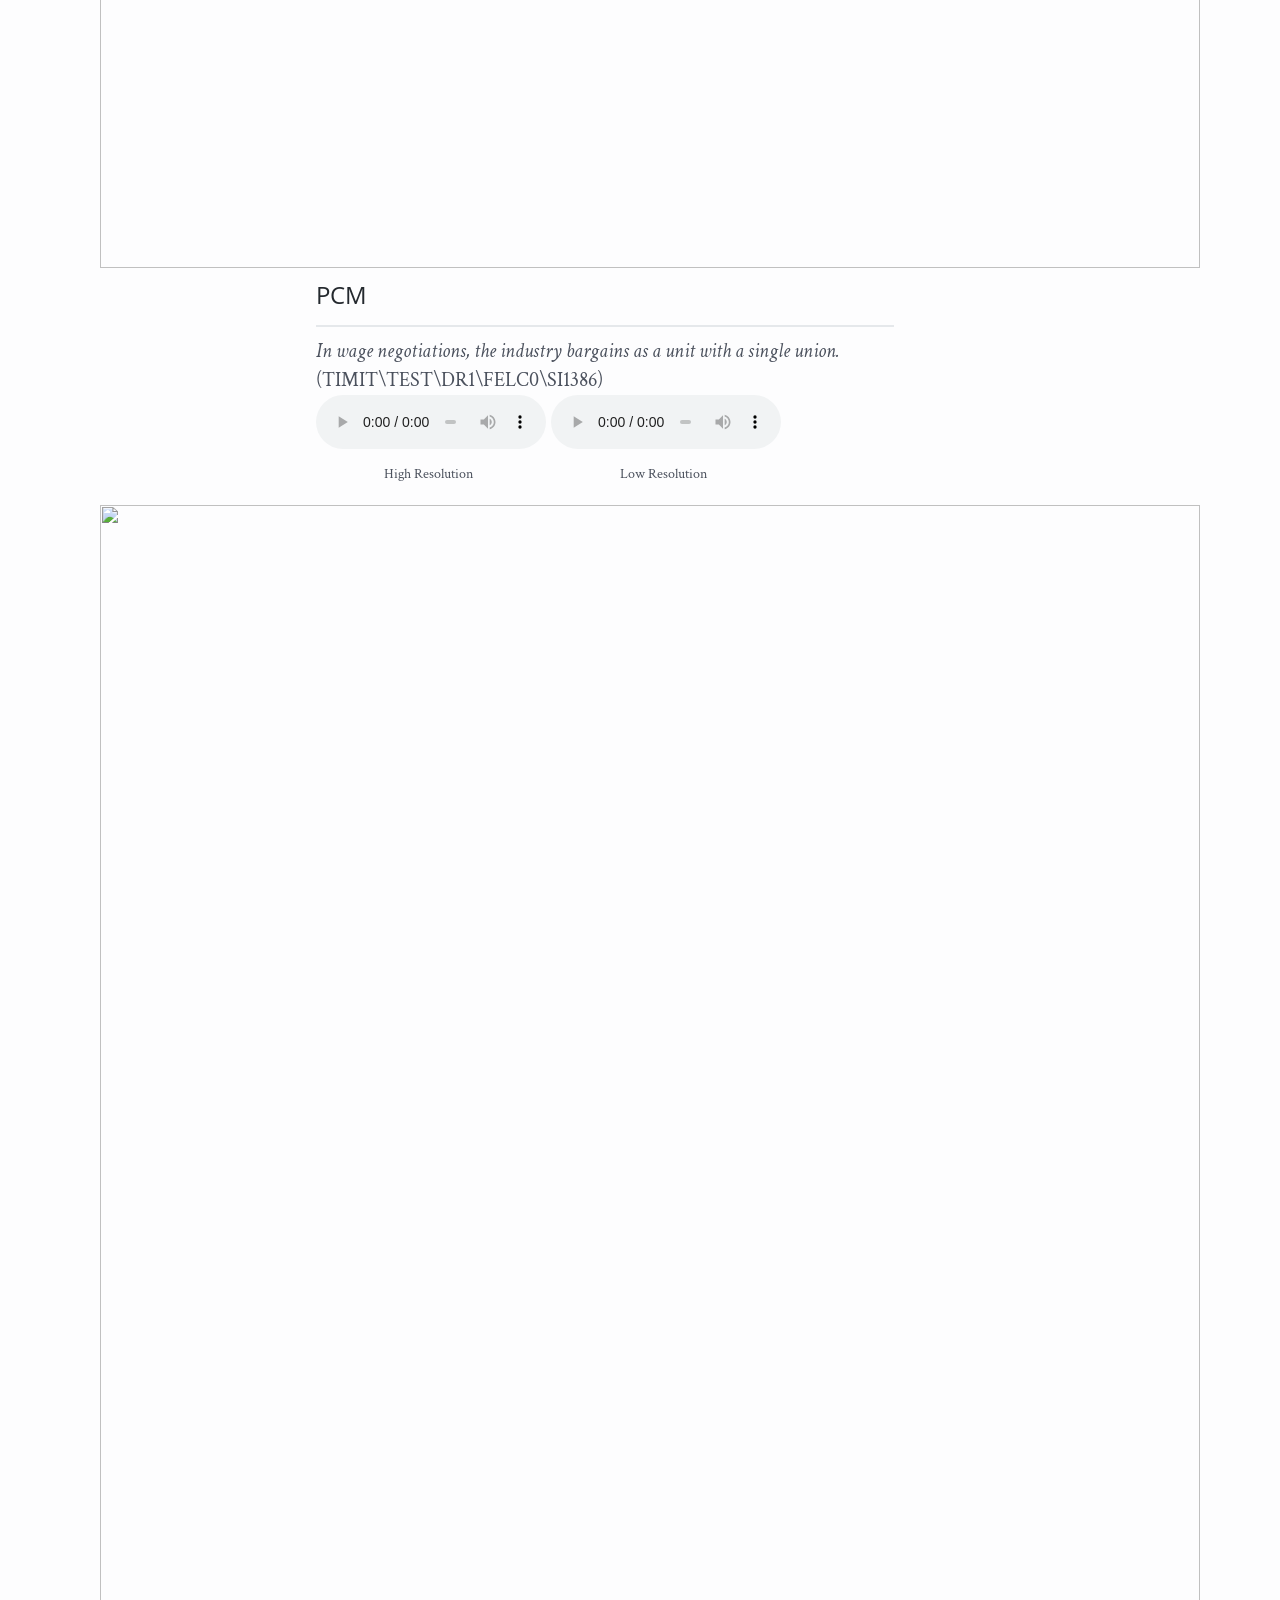
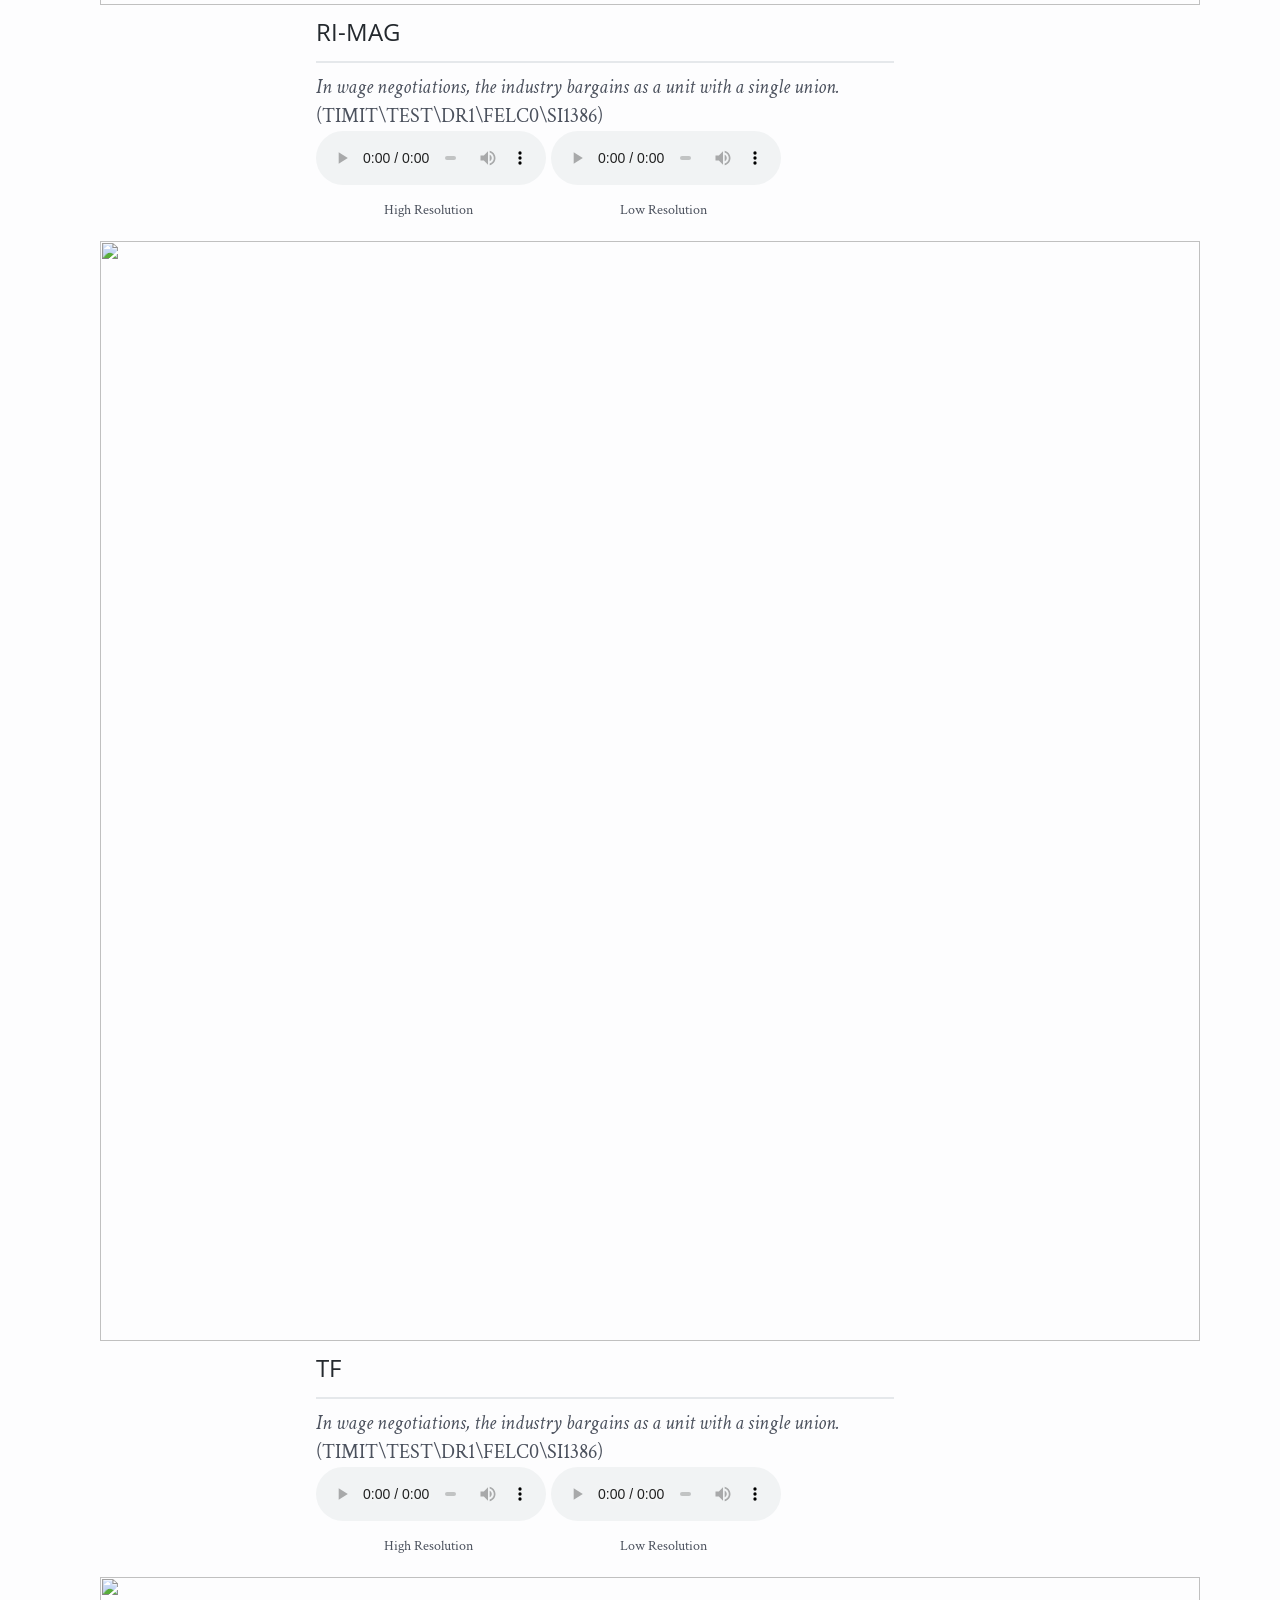
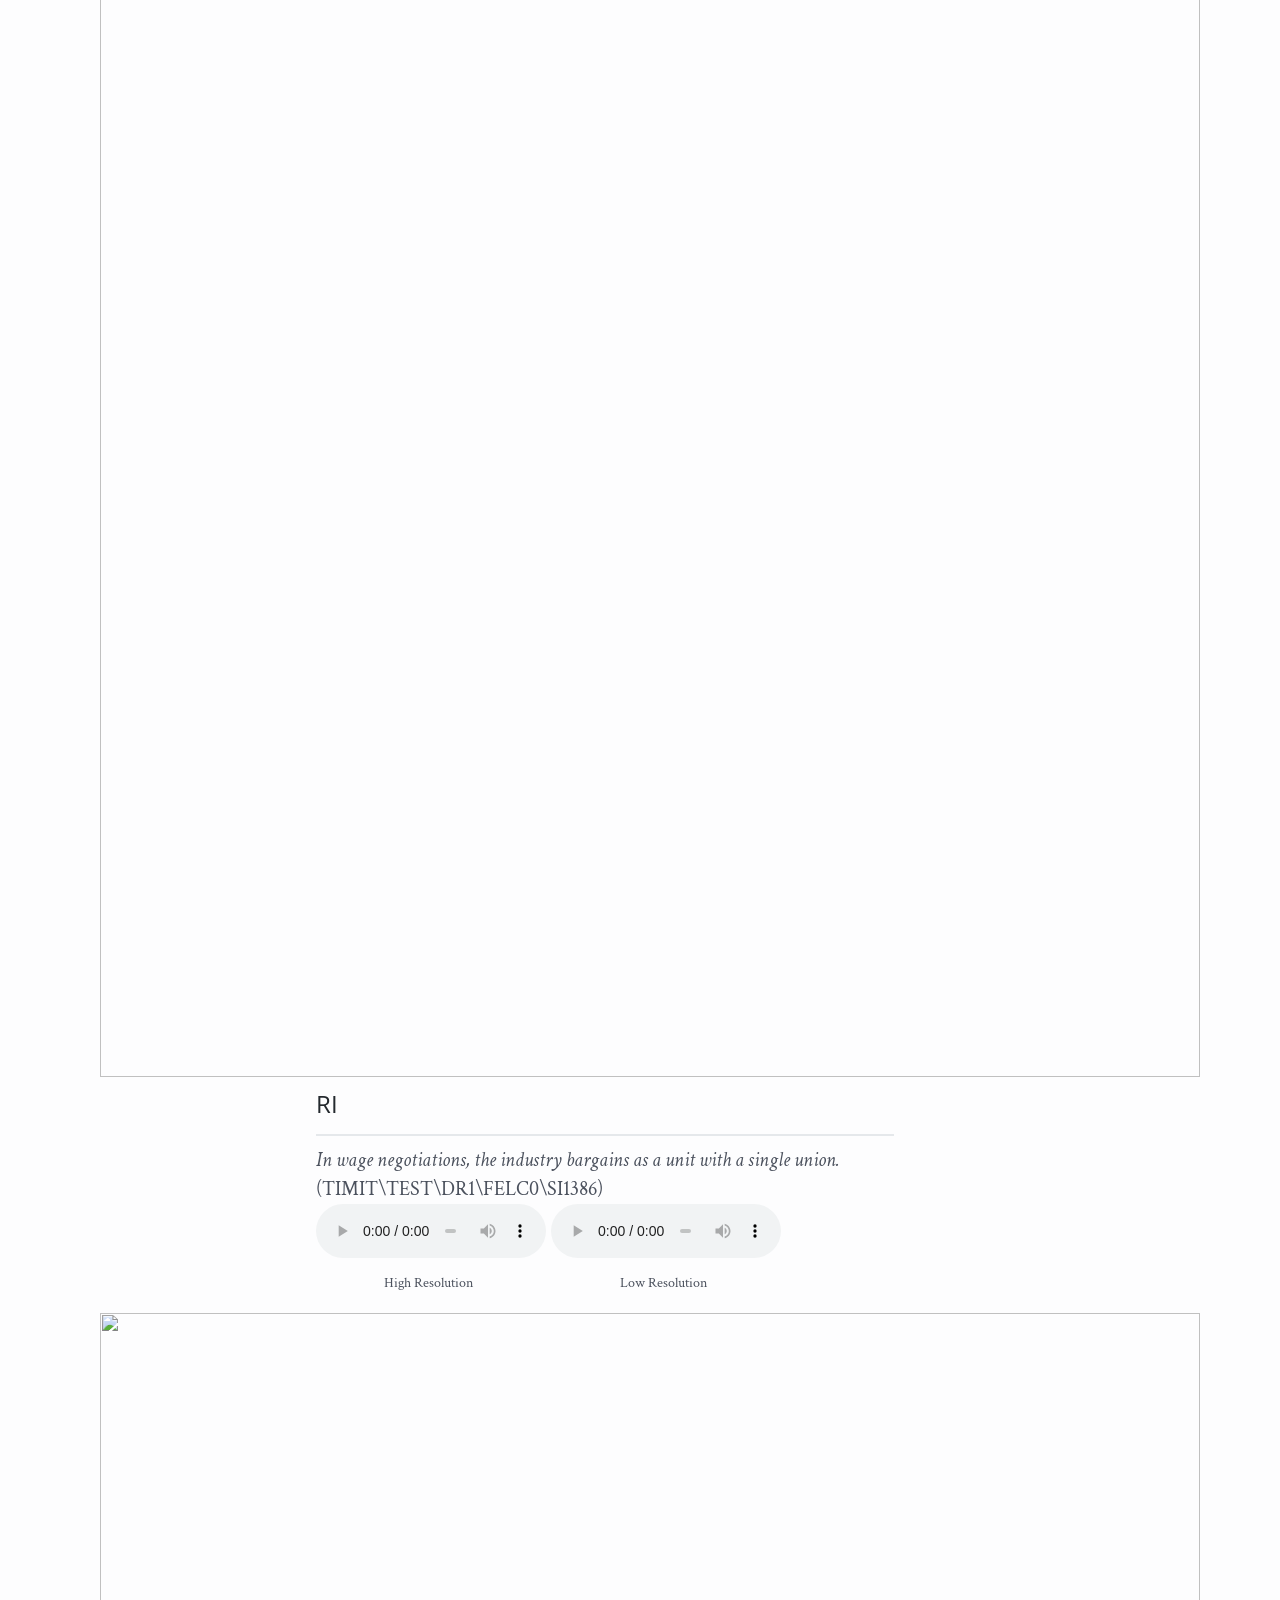
==== commit 1d9f3469: "Update index.html" ====
--- a/SR-display.github.io/index.html
+++ b/SR-display.github.io/index.html
@@ -1,3 +1,12 @@
+@media (max-width: 1920px) and (min-width: 768px) {
+  html {
+    zoom: 90%;
+  }
+  @-ms-viewport {
+    width: 1920px;
+  }
+}
+
 <!DOCTYPE html>
 <html lang="en">
 
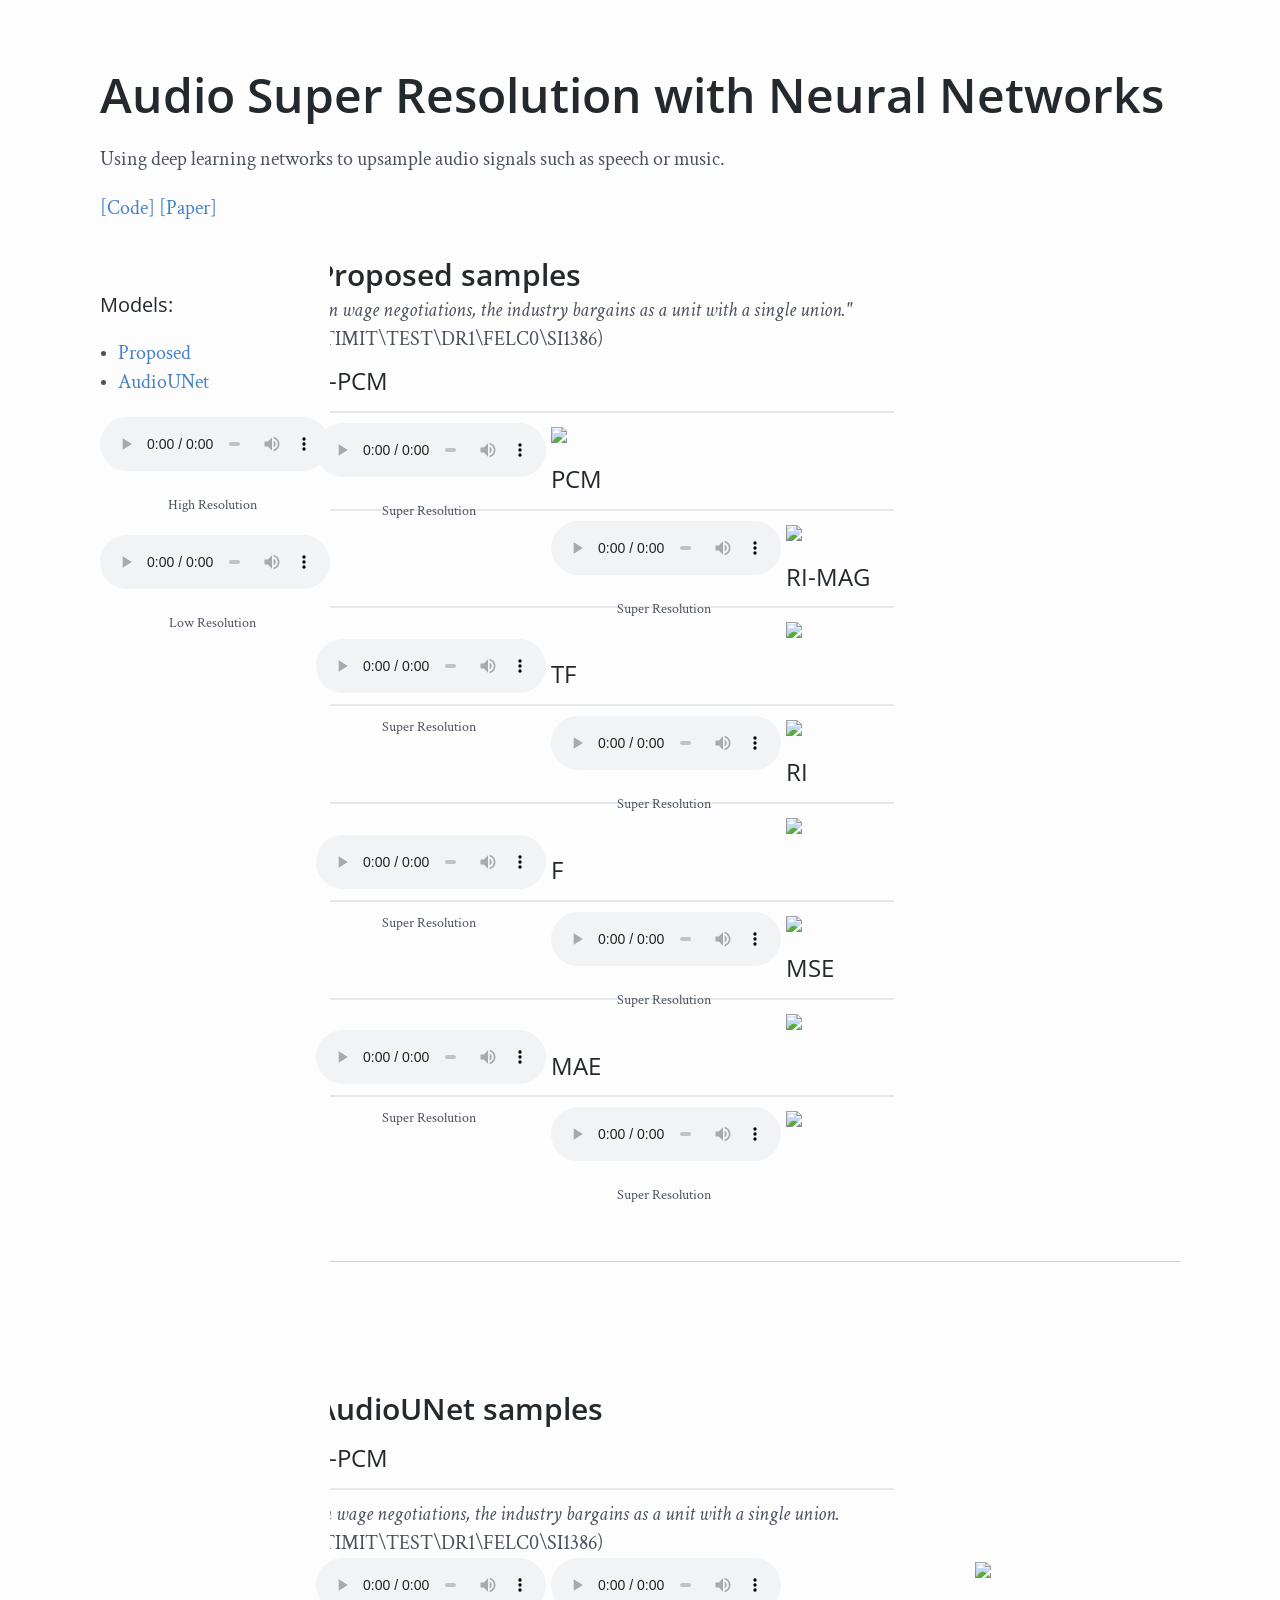
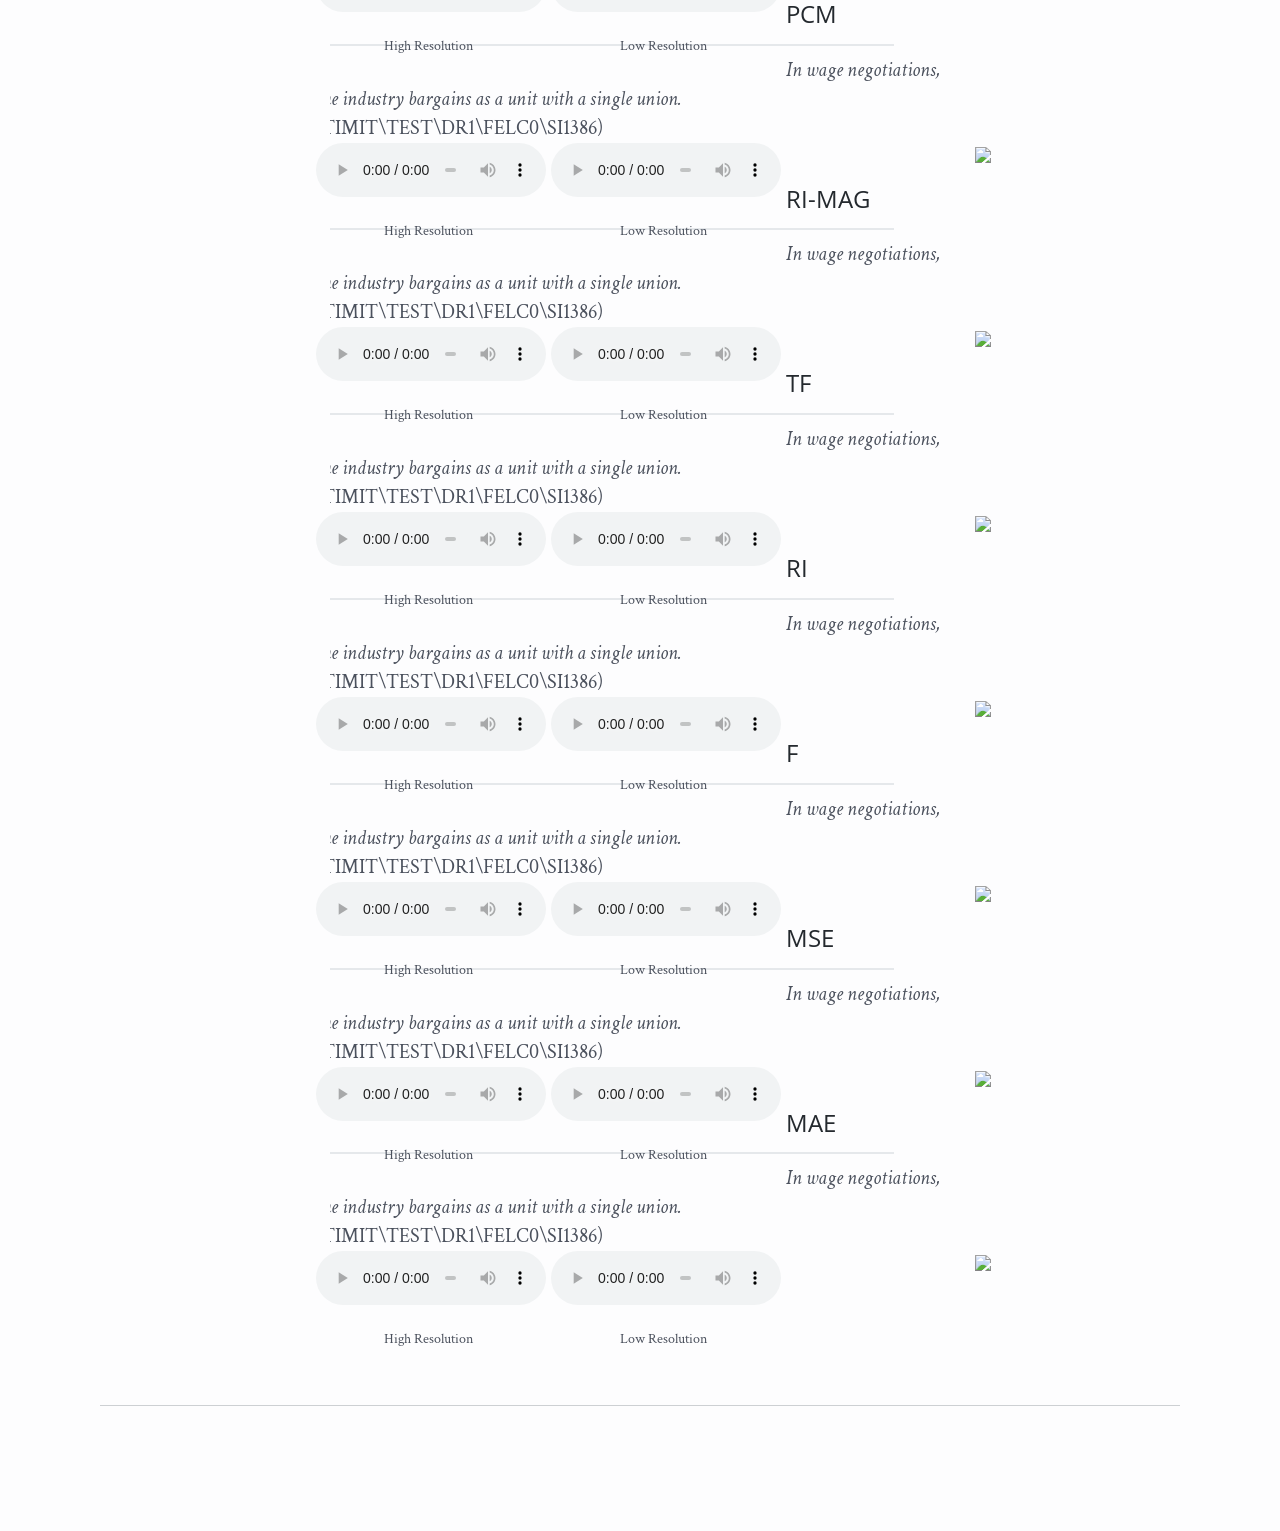
==== commit ce89a9cb: "Update index.html" ====
--- a/SR-display.github.io/index.html
+++ b/SR-display.github.io/index.html
@@ -1,12 +1,3 @@
-@media (max-width: 1920px) and (min-width: 768px) {
-  html {
-    zoom: 90%;
-  }
-  @-ms-viewport {
-    width: 1920px;
-  }
-}
-
 <!DOCTYPE html>
 <html lang="en">
 
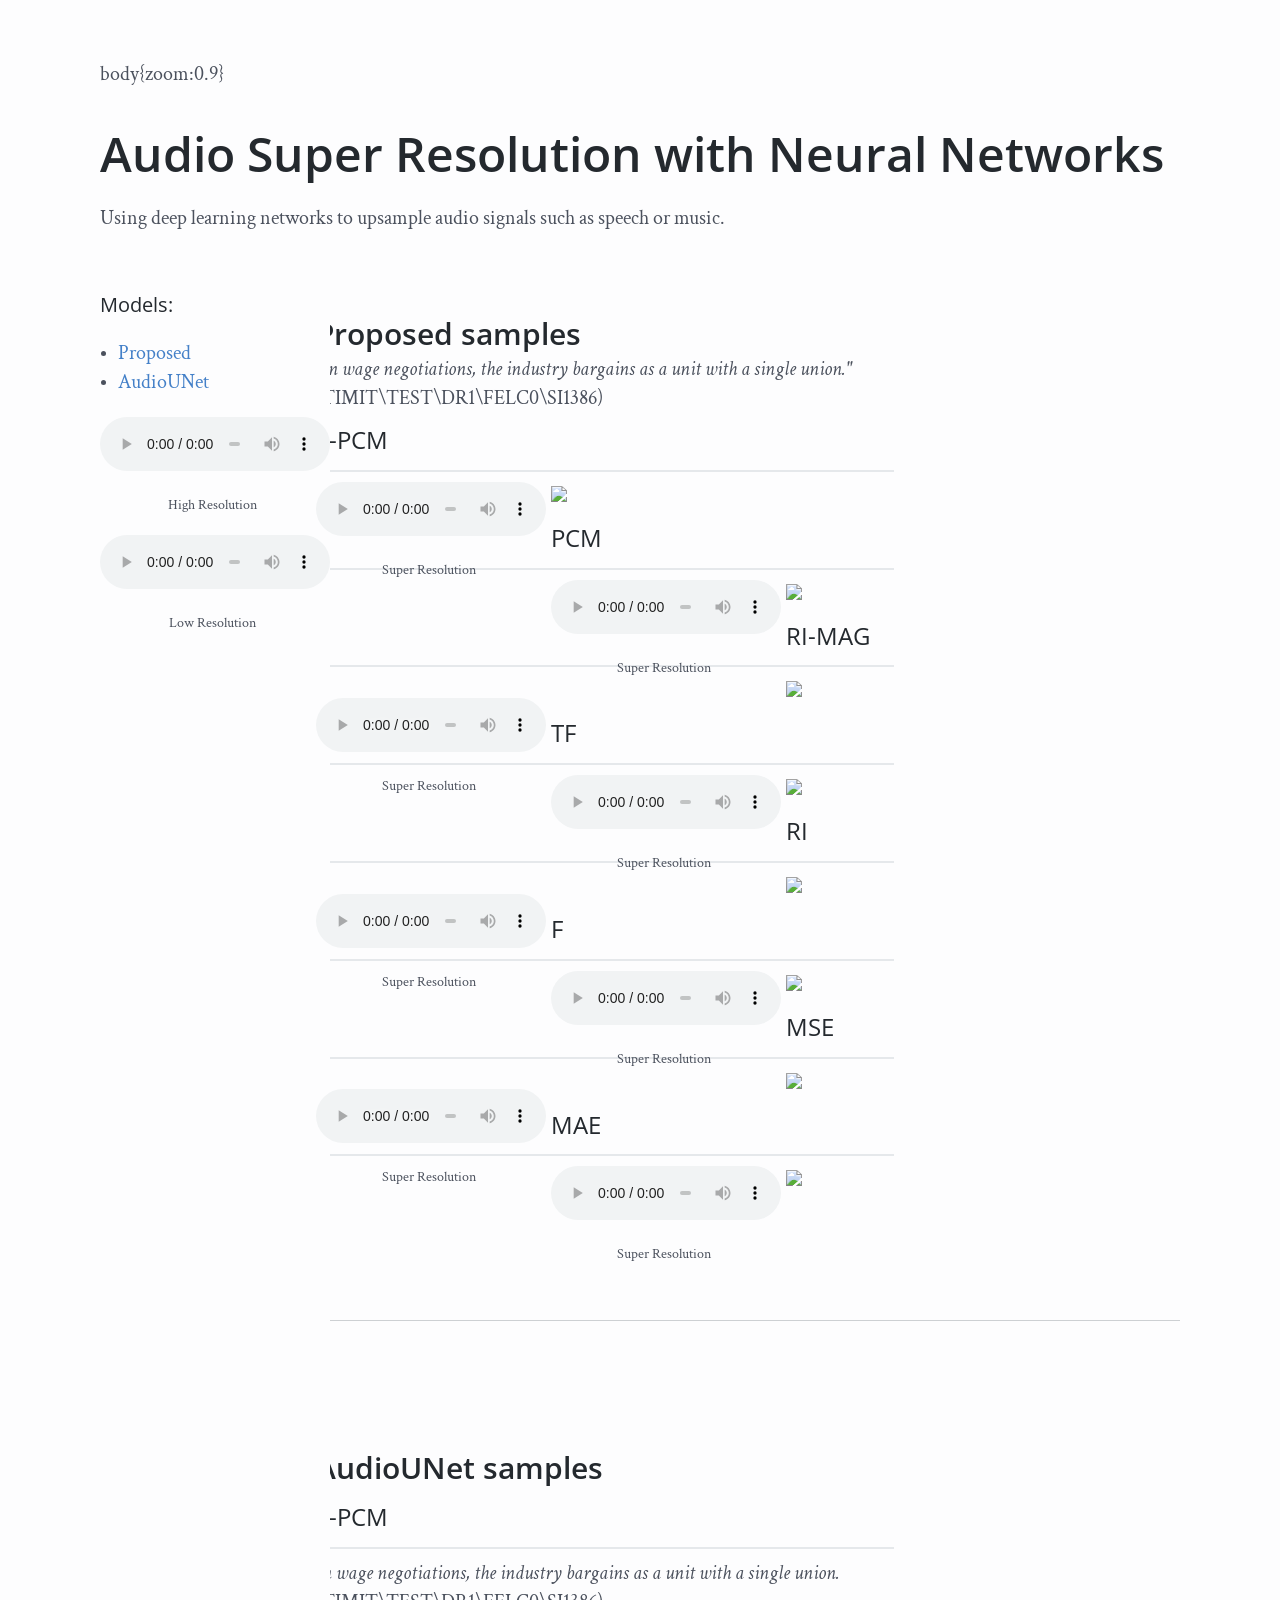
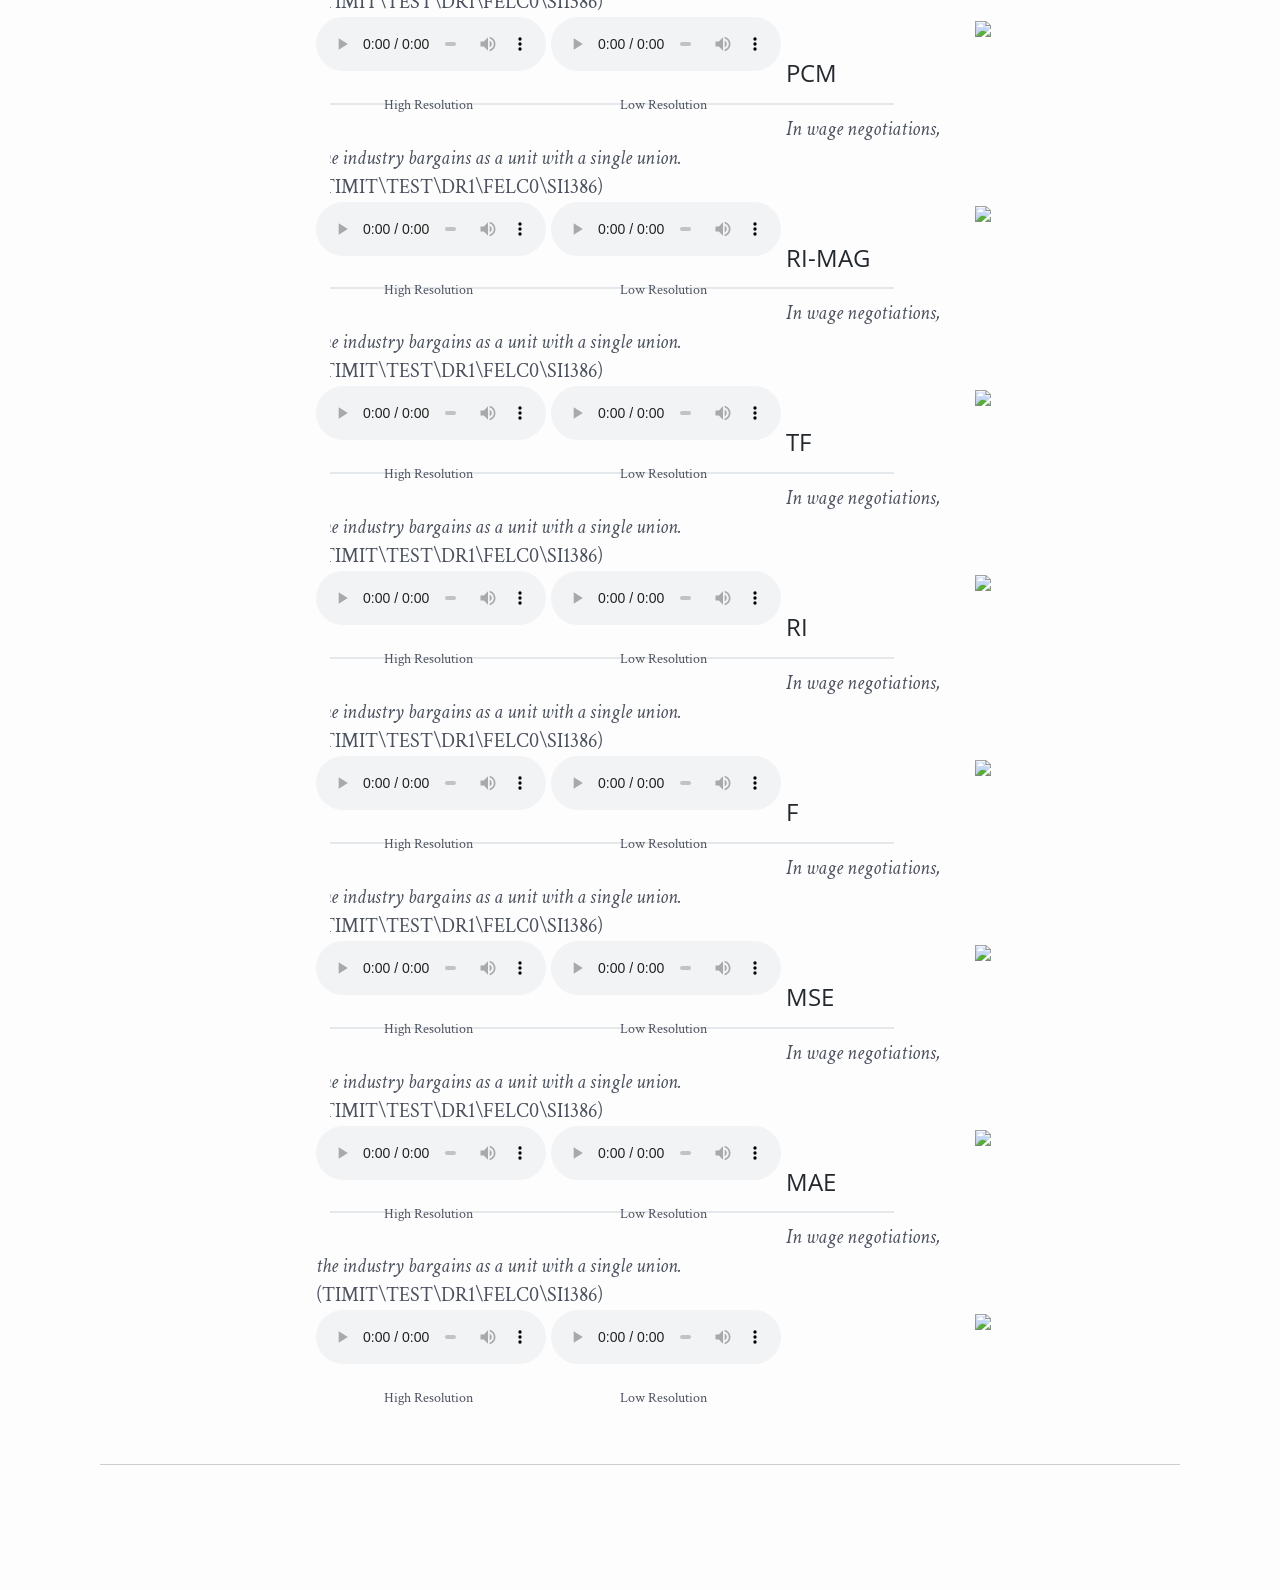
==== commit 040b5574: "Update index.html" ====
--- a/SR-display.github.io/index.html
+++ b/SR-display.github.io/index.html
@@ -1,6 +1,6 @@
 <!DOCTYPE html>
 <html lang="en">
-
+body{zoom:0.9}
 <head>
     <title>SR - Audio Samples</title>
 
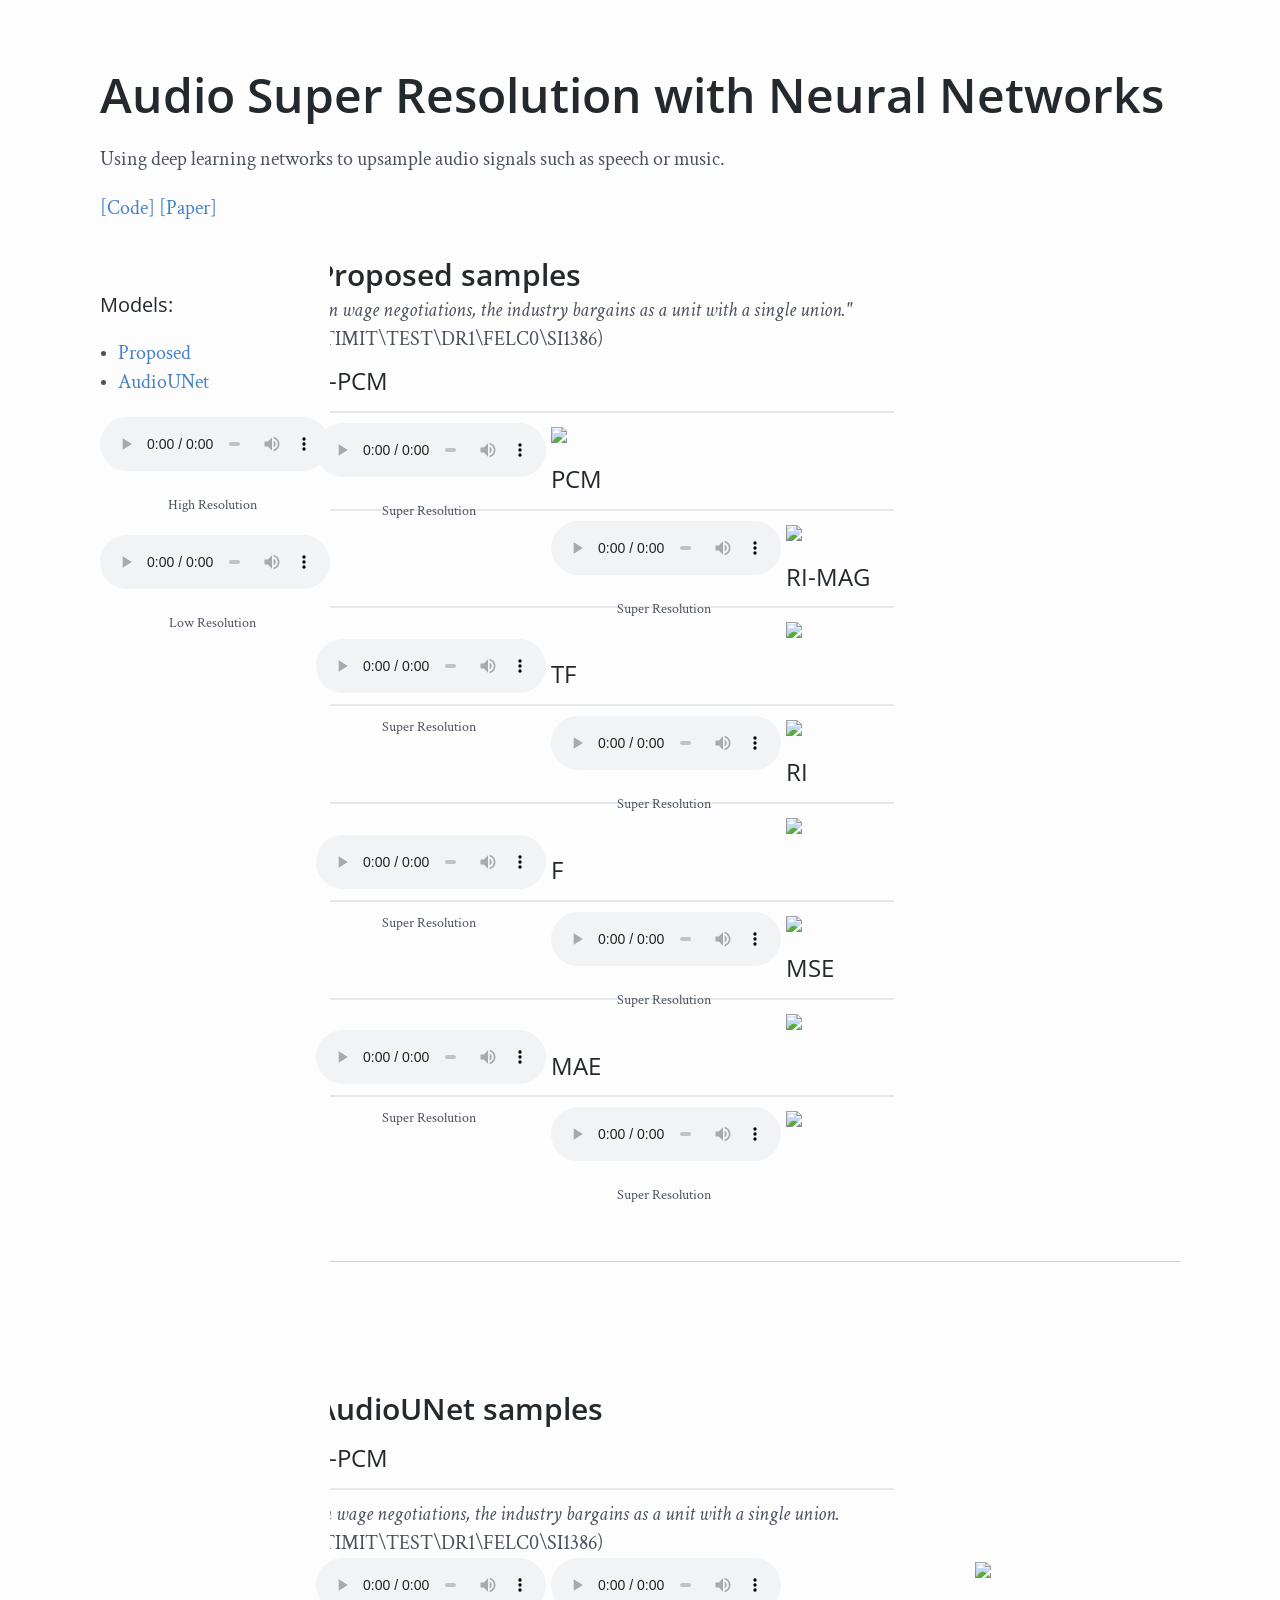
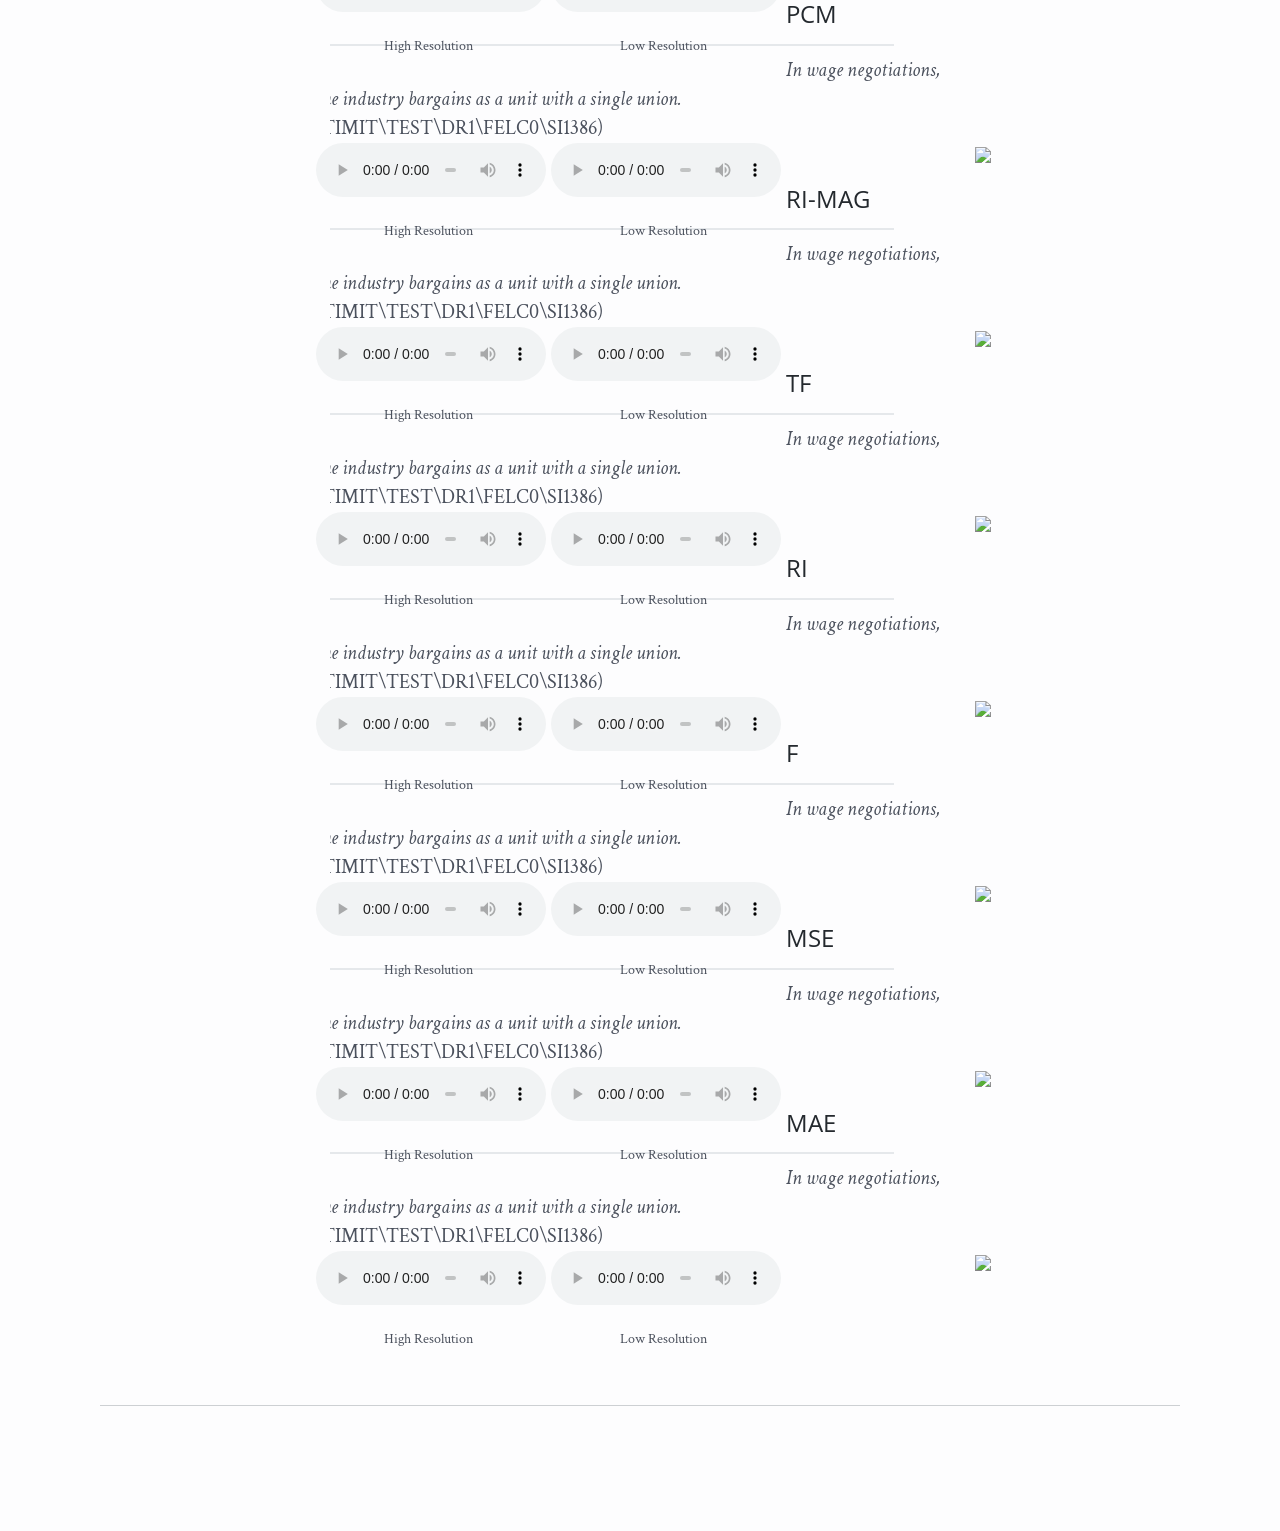
==== commit 50384e99: "Update index.html" ====
--- a/SR-display.github.io/index.html
+++ b/SR-display.github.io/index.html
@@ -1,6 +1,5 @@
 <!DOCTYPE html>
 <html lang="en">
-body{zoom:0.9}
 <head>
     <title>SR - Audio Samples</title>
 
